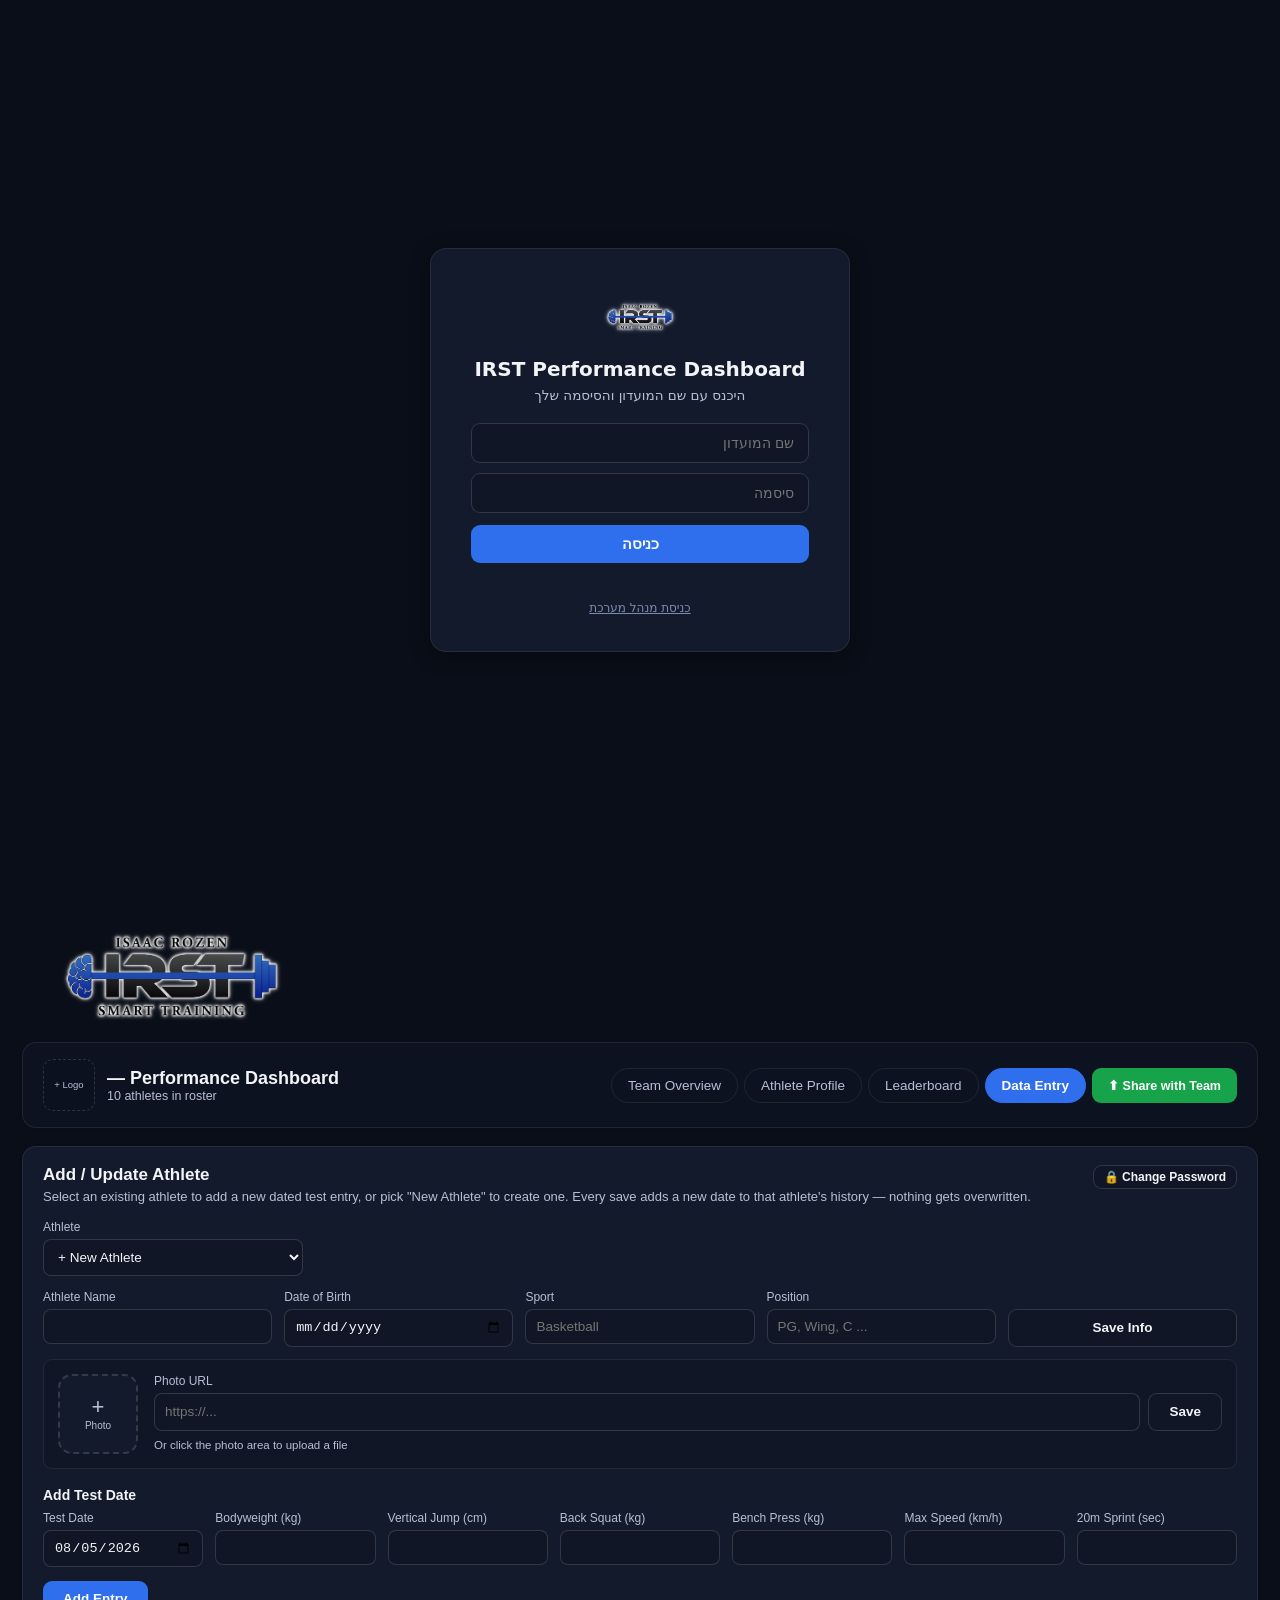
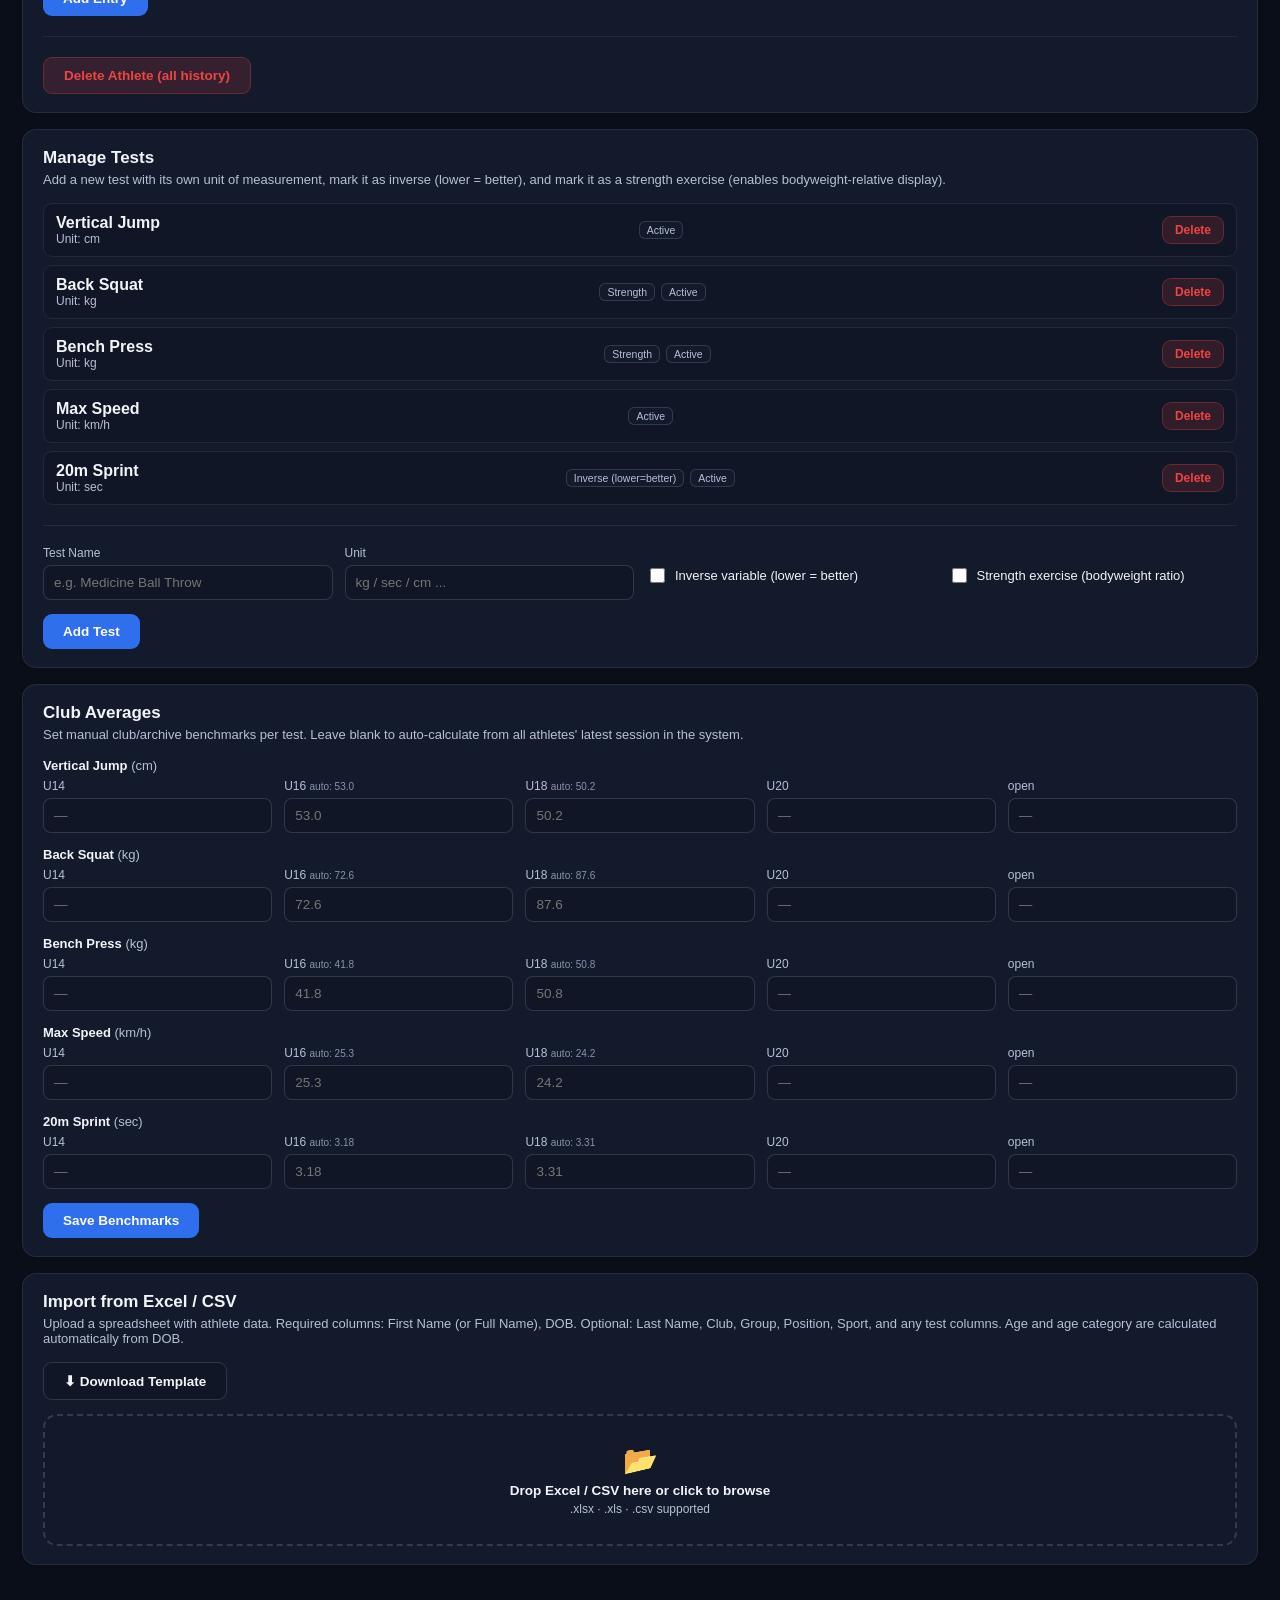
==== dashboard/index.html @ 835f56fe "Host performance dashboard on the site itself Copy the self-contained dashboard HTML from Netlify in" ====
<html lang="en" dir="ltr"><head>
  <script>(function(){var k='irst_team_dashboard_v3_positions';if(!localStorage.getItem(k)){localStorage.setItem(k,"{\"tests\":[{\"id\":\"vj\",\"name\":\"Vertical Jump\",\"unit\":\"cm\",\"inverse\":false,\"isStrength\":false,\"relative\":false,\"included\":true},{\"id\":\"squat\",\"name\":\"Back Squat\",\"unit\":\"kg\",\"inverse\":false,\"isStrength\":true,\"relative\":false,\"included\":true},{\"id\":\"bench\",\"name\":\"Bench Press\",\"unit\":\"kg\",\"inverse\":false,\"isStrength\":true,\"relative\":false,\"included\":true},{\"id\":\"speed\",\"name\":\"Max Speed\",\"unit\":\"km/h\",\"inverse\":false,\"isStrength\":false,\"relative\":false,\"included\":true},{\"id\":\"sprint20\",\"name\":\"20m Sprint\",\"unit\":\"sec\",\"inverse\":true,\"isStrength\":false,\"relative\":false,\"included\":true}],\"athletes\":[{\"id\":\"a1\",\"name\":\"Idan Cohen\",\"dob\":\"2010-04-08\",\"sport\":\"Basketball\",\"position\":\"SG\",\"sessions\":[{\"id\":\"s_7j04c99\",\"date\":\"2025-08-20\",\"bodyweight\":68,\"values\":{\"vj\":52,\"squat\":80,\"bench\":45,\"speed\":24.5,\"sprint20\":3.3}},{\"id\":\"s_qe5aasc\",\"date\":\"2025-10-12\",\"bodyweight\":68.4,\"values\":{\"vj\":52.8,\"squat\":83,\"bench\":46,\"speed\":24.7,\"sprint20\":3.26}},{\"id\":\"s_hmkohbv\",\"date\":\"2025-12-15\",\"bodyweight\":68.9,\"values\":{\"vj\":53.6,\"squat\":86,\"bench\":48,\"speed\":25,\"sprint20\":3.22}},{\"id\":\"s_j74xjir\",\"date\":\"2026-02-08\",\"bodyweight\":69.3,\"values\":{\"vj\":54.3,\"squat\":89,\"bench\":49,\"speed\":25.2,\"sprint20\":3.18}},{\"id\":\"s_g4ddfw1\",\"date\":\"2026-04-05\",\"bodyweight\":69.7,\"values\":{\"vj\":55.1,\"squat\":92,\"bench\":50,\"speed\":25.5,\"sprint20\":3.14}}]},{\"id\":\"a2\",\"name\":\"Yoav Levy\",\"dob\":\"2010-09-22\",\"sport\":\"Basketball\",\"position\":\"PG\",\"sessions\":[{\"id\":\"s_cpj2fi9\",\"date\":\"2025-08-20\",\"bodyweight\":61,\"values\":{\"vj\":58,\"squat\":60,\"bench\":35,\"speed\":26.2,\"sprint20\":3.15}},{\"id\":\"s_i9xbztz\",\"date\":\"2025-10-12\",\"bodyweight\":61.4,\"values\":{\"vj\":58.9,\"squat\":62,\"bench\":36,\"speed\":26.5,\"sprint20\":3.11}},{\"id\":\"s_yadwtsu\",\"date\":\"2025-12-15\",\"bodyweight\":61.8,\"values\":{\"vj\":59.7,\"squat\":65,\"bench\":37,\"speed\":26.7,\"sprint20\":3.07}},{\"id\":\"s_al6bo31\",\"date\":\"2026-02-08\",\"bodyweight\":62.1,\"values\":{\"vj\":60.6,\"squat\":67,\"bench\":38,\"speed\":27,\"sprint20\":3.03}},{\"id\":\"s_inxyer5\",\"date\":\"2026-04-05\",\"bodyweight\":62.5,\"values\":{\"vj\":61.5,\"squat\":69,\"bench\":39,\"speed\":27.2,\"sprint20\":2.99}}]},{\"id\":\"a3\",\"name\":\"Daniel Mizrahi\",\"dob\":\"2009-11-15\",\"sport\":\"Basketball\",\"position\":\"SF\",\"sessions\":[{\"id\":\"s_oydvj97\",\"date\":\"2025-08-20\",\"bodyweight\":75,\"values\":{\"vj\":44,\"squat\":95,\"bench\":58,\"speed\":22,\"sprint20\":3.6}},{\"id\":\"s_lu1336p\",\"date\":\"2025-10-12\",\"bodyweight\":75.5,\"values\":{\"vj\":44.7,\"squat\":99,\"bench\":60,\"speed\":22.2,\"sprint20\":3.56}},{\"id\":\"s_6b7b3pc\",\"date\":\"2025-12-15\",\"bodyweight\":75.9,\"values\":{\"vj\":45.3,\"squat\":102,\"bench\":61,\"speed\":22.4,\"sprint20\":3.51}},{\"id\":\"s_4vlj7nd\",\"date\":\"2026-02-08\",\"bodyweight\":76.4,\"values\":{\"vj\":46,\"squat\":106,\"bench\":63,\"speed\":22.7,\"sprint20\":3.47}},{\"id\":\"s_fg9p36g\",\"date\":\"2026-04-05\",\"bodyweight\":76.9,\"values\":{\"vj\":46.6,\"squat\":109,\"bench\":65,\"speed\":22.9,\"sprint20\":3.42}}]},{\"id\":\"a4\",\"name\":\"Uri Shapira\",\"dob\":\"2010-06-30\",\"sport\":\"Basketball\",\"position\":\"PG\",\"sessions\":[{\"id\":\"s_vlxefx9\",\"date\":\"2025-08-20\",\"bodyweight\":58,\"values\":{\"vj\":48,\"squat\":50,\"bench\":30,\"speed\":23.8,\"sprint20\":3.4}},{\"id\":\"s_btqcd96\",\"date\":\"2025-10-12\",\"bodyweight\":58.4,\"values\":{\"vj\":48.7,\"squat\":52,\"bench\":31,\"speed\":24,\"sprint20\":3.36}},{\"id\":\"s_ye02420\",\"date\":\"2025-12-15\",\"bodyweight\":58.7,\"values\":{\"vj\":49.4,\"squat\":54,\"bench\":32,\"speed\":24.3,\"sprint20\":3.32}},{\"id\":\"s_7n7lj9l\",\"date\":\"2026-02-08\",\"bodyweight\":59.1,\"values\":{\"vj\":50.2,\"squat\":56,\"bench\":33,\"speed\":24.5,\"sprint20\":3.27}},{\"id\":\"s_pjwnker\",\"date\":\"2026-04-05\",\"bodyweight\":59.5,\"values\":{\"vj\":50.9,\"squat\":58,\"bench\":34,\"speed\":24.8,\"sprint20\":3.23}}]},{\"id\":\"a5\",\"name\":\"Omer Azulai\",\"dob\":\"2011-01-07\",\"sport\":\"Basketball\",\"position\":\"SF\",\"sessions\":[{\"id\":\"s_r5ivef1\",\"date\":\"2025-08-20\",\"bodyweight\":70,\"values\":{\"vj\":40,\"squat\":85,\"bench\":50,\"speed\":21.5,\"sprint20\":3.7}},{\"id\":\"s_zca0vga\",\"date\":\"2025-10-12\",\"bodyweight\":70.4,\"values\":{\"vj\":40.6,\"squat\":88,\"bench\":52,\"speed\":21.7,\"sprint20\":3.65}},{\"id\":\"s_ur8csed\",\"date\":\"2025-12-15\",\"bodyweight\":70.9,\"values\":{\"vj\":41.2,\"squat\":91,\"bench\":53,\"speed\":21.9,\"sprint20\":3.61}},{\"id\":\"s_uxv8rwy\",\"date\":\"2026-02-08\",\"bodyweight\":71.3,\"values\":{\"vj\":41.8,\"squat\":95,\"bench\":55,\"speed\":22.1,\"sprint20\":3.56}},{\"id\":\"s_kvlezo8\",\"date\":\"2026-04-05\",\"bodyweight\":71.8,\"values\":{\"vj\":42.4,\"squat\":98,\"bench\":56,\"speed\":22.4,\"sprint20\":3.52}}]},{\"id\":\"a6\",\"name\":\"Roi Friedman\",\"dob\":\"2010-02-20\",\"sport\":\"Basketball\",\"position\":\"SG\",\"sessions\":[{\"id\":\"s_qi6z2s3\",\"date\":\"2025-08-20\",\"bodyweight\":64,\"values\":{\"vj\":55,\"squat\":65,\"bench\":38,\"speed\":25.5,\"sprint20\":3.2}},{\"id\":\"s_cmoy2za\",\"date\":\"2025-10-12\",\"bodyweight\":64.4,\"values\":{\"vj\":55.8,\"squat\":67,\"bench\":39,\"speed\":25.8,\"sprint20\":3.16}},{\"id\":\"s_aelef0j\",\"date\":\"2025-12-15\",\"bodyweight\":64.8,\"values\":{\"vj\":56.7,\"squat\":70,\"bench\":40,\"speed\":26,\"sprint20\":3.12}},{\"id\":\"s_5yip2ld\",\"date\":\"2026-02-08\",\"bodyweight\":65.2,\"values\":{\"vj\":57.5,\"squat\":72,\"bench\":41,\"speed\":26.3,\"sprint20\":3.08}},{\"id\":\"s_6xxkzvm\",\"date\":\"2026-04-05\",\"bodyweight\":65.6,\"values\":{\"vj\":58.3,\"squat\":75,\"bench\":43,\"speed\":26.5,\"sprint20\":3.04}}]},{\"id\":\"a7\",\"name\":\"Nadav Goldberg\",\"dob\":\"2009-08-11\",\"sport\":\"Basketball\",\"position\":\"PF\",\"sessions\":[{\"id\":\"s_iencd19\",\"date\":\"2025-08-20\",\"bodyweight\":78,\"values\":{\"vj\":38,\"squat\":90,\"bench\":55,\"speed\":20.5,\"sprint20\":3.9}},{\"id\":\"s_0flbf1z\",\"date\":\"2025-10-12\",\"bodyweight\":78.5,\"values\":{\"vj\":38.6,\"squat\":93,\"bench\":57,\"speed\":20.7,\"sprint20\":3.85}},{\"id\":\"s_r1b37jp\",\"date\":\"2025-12-15\",\"bodyweight\":79,\"values\":{\"vj\":39.1,\"squat\":97,\"bench\":58,\"speed\":20.9,\"sprint20\":3.8}},{\"id\":\"s_3smwc66\",\"date\":\"2026-02-08\",\"bodyweight\":79.5,\"values\":{\"vj\":39.7,\"squat\":100,\"bench\":60,\"speed\":21.1,\"sprint20\":3.75}},{\"id\":\"s_wl5nelx\",\"date\":\"2026-04-05\",\"bodyweight\":80,\"values\":{\"vj\":40.3,\"squat\":104,\"bench\":62,\"speed\":21.3,\"sprint20\":3.71}}]},{\"id\":\"a8\",\"name\":\"Itay Ben David\",\"dob\":\"2010-12-03\",\"sport\":\"Basketball\",\"position\":\"SG\",\"sessions\":[{\"id\":\"s_qeimfyd\",\"date\":\"2025-08-20\",\"bodyweight\":60,\"values\":{\"vj\":50,\"squat\":55,\"bench\":32,\"speed\":24,\"sprint20\":3.35}},{\"id\":\"s_o2sfmfx\",\"date\":\"2025-10-12\",\"bodyweight\":60.4,\"values\":{\"vj\":50.8,\"squat\":57,\"bench\":33,\"speed\":24.2,\"sprint20\":3.31}},{\"id\":\"s_1vqt8h1\",\"date\":\"2025-12-15\",\"bodyweight\":60.8,\"values\":{\"vj\":51.5,\"squat\":59,\"bench\":34,\"speed\":24.5,\"sprint20\":3.27}},{\"id\":\"s_bhlzpyn\",\"date\":\"2026-02-08\",\"bodyweight\":61.1,\"values\":{\"vj\":52.3,\"squat\":61,\"bench\":35,\"speed\":24.7,\"sprint20\":3.22}},{\"id\":\"s_cpik6sh\",\"date\":\"2026-04-05\",\"bodyweight\":61.5,\"values\":{\"vj\":53,\"squat\":63,\"bench\":36,\"speed\":25,\"sprint20\":3.18}}]},{\"id\":\"a9\",\"name\":\"Tomer Avraham\",\"dob\":\"2011-03-17\",\"sport\":\"Basketball\",\"position\":\"SF\",\"sessions\":[{\"id\":\"s_m19r8w2\",\"date\":\"2025-08-20\",\"bodyweight\":66,\"values\":{\"vj\":46,\"squat\":70,\"bench\":42,\"speed\":23,\"sprint20\":3.45}},{\"id\":\"s_duwtka6\",\"date\":\"2025-10-12\",\"bodyweight\":66.4,\"values\":{\"vj\":46.7,\"squat\":73,\"bench\":43,\"speed\":23.2,\"sprint20\":3.41}},{\"id\":\"s_9xqw6q2\",\"date\":\"2025-12-15\",\"bodyweight\":66.8,\"values\":{\"vj\":47.4,\"squat\":75,\"bench\":45,\"speed\":23.5,\"sprint20\":3.36}},{\"id\":\"s_dhl1pha\",\"date\":\"2026-02-08\",\"bodyweight\":67.2,\"values\":{\"vj\":48.1,\"squat\":78,\"bench\":46,\"speed\":23.7,\"sprint20\":3.32}},{\"id\":\"s_24oc69g\",\"date\":\"2026-04-05\",\"bodyweight\":67.7,\"values\":{\"vj\":48.8,\"squat\":81,\"bench\":47,\"speed\":23.9,\"sprint20\":3.28}}]},{\"id\":\"a10\",\"name\":\"Lior Gabay\",\"dob\":\"2010-07-25\",\"sport\":\"Basketball\",\"position\":\"PG\",\"sessions\":[{\"id\":\"s_zqtsu8m\",\"date\":\"2025-08-20\",\"bodyweight\":55,\"values\":{\"vj\":56,\"squat\":45,\"bench\":28,\"speed\":27,\"sprint20\":3.1}},{\"id\":\"s_gkouf6g\",\"date\":\"2025-10-12\",\"bodyweight\":55.3,\"values\":{\"vj\":56.8,\"squat\":47,\"bench\":29,\"speed\":27.3,\"sprint20\":3.06}},{\"id\":\"s_ambca4j\",\"date\":\"2025-12-15\",\"bodyweight\":55.7,\"values\":{\"vj\":57.7,\"squat\":48,\"bench\":30,\"speed\":27.5,\"sprint20\":3.02}},{\"id\":\"s_mktuly4\",\"date\":\"2026-02-08\",\"bodyweight\":56,\"values\":{\"vj\":58.5,\"squat\":50,\"bench\":31,\"speed\":27.8,\"sprint20\":2.98}},{\"id\":\"s_mmm3ex9\",\"date\":\"2026-04-05\",\"bodyweight\":56.4,\"values\":{\"vj\":59.4,\"squat\":52,\"bench\":31,\"speed\":28.1,\"sprint20\":2.95}}]}],\"logos\":{\"left\":null,\"right\":\"[data-uri]\"},\"clubBenchmarks\":{}}");}})();</script>
<meta charset="UTF-8">
<meta name="viewport" content="width=device-width, initial-scale=1.0">
<title>Team Performance Dashboard</title>
<style>
:root{
  --bg:#0a0e18; --bg2:#0d1220; --card:#131a2c; --card2:#101625; --card-hover:#1a2338;
  --border:rgba(255,255,255,.08); --border2:rgba(255,255,255,.14);
  --text:#f2f4f8; --muted:#b7bfd6; --muted2:#8b93ac;
  --blue:#2f6fed; --blue-bright:#4c8dff; --blue-dim:#1e4fc4;
  --amber:#f5a623; --amber-bg:rgba(245,166,35,.16);
  --green:#22c55e; --green-bg:rgba(34,197,94,.16);
  --yellow:#f5a623; --yellow-bg:rgba(245,166,35,.16);
  --red:#ef4444; --red-bg:rgba(239,68,68,.16);
  --radius:14px; --radius-sm:9px;
}
*{box-sizing:border-box;}
body{margin:0;font-family:'Segoe UI', Arial, sans-serif;background:var(--bg);color:var(--text);min-height:100vh;}
.app{max-width:1280px;margin:0 auto;padding:18px 22px 60px;}

.top-logo-bar{position:relative;height:118px;margin-bottom:6px;}
.topbar{display:flex;align-items:center;justify-content:space-between;padding:16px 20px;background:var(--bg2);border:1px solid var(--border);border-radius:var(--radius);margin-bottom:18px;flex-wrap:wrap;gap:12px;box-shadow:0 1px 4px rgba(0,0,0,.05);}
.topbar-left{display:flex;align-items:center;gap:12px;}
.brand{display:flex;flex-direction:column;}
.logo-slot{
  width:52px;height:52px;border-radius:10px;border:1.5px dashed var(--border2);
  display:flex;align-items:center;justify-content:center;cursor:pointer;overflow:hidden;
  position:relative;background:rgba(0,0,0,.018);flex-shrink:0;transition:.15s;
}
.logo-slot:hover{border-color:var(--blue);}
.logo-slot.has-logo{border-style:solid;border-color:var(--border);}
.logo-slot img{width:100%;height:100%;object-fit:contain;padding:4px;filter:drop-shadow(0 0 1px rgba(255,255,255,.9)) drop-shadow(0 0 1px rgba(255,255,255,.9)) drop-shadow(0 0 2px rgba(255,255,255,.5));}
.logo-slot .placeholder{font-size:9.5px;color:var(--muted);text-align:center;line-height:1.3;padding:2px;}
.logo-slot .remove-btn{
  position:absolute;top:2px;right:2px;background:rgba(0,0,0,.65);color:#fff;border:none;
  width:16px;height:16px;border-radius:50%;font-size:10px;line-height:1;cursor:pointer;display:none;
}
.logo-slot:hover .remove-btn{display:block;}
.logo-slot.logo-right{
  position:absolute;top:0;left:0;height:118px;width:300px;padding:0;
  background:transparent;box-shadow:none;border:none;cursor:pointer;
}
.logo-slot.logo-right.has-logo{border:none;}
.logo-slot.logo-right:hover{background:rgba(0,0,0,.02);border-radius:10px;}
.logo-slot.logo-right img{padding:0;}
.logo-slot.logo-right .remove-btn{background:rgba(0,0,0,.55);top:4px;right:4px;}
.logo-slot.logo-right .placeholder{font-size:11px;}
.brand h1{font-size:18px;margin:0;font-weight:700;}
#dashboardWord{font-size:inherit;font-weight:inherit;color:inherit;}
.brand span{font-size:12.5px;color:var(--muted);}
.tabs{display:flex;gap:6px;flex-wrap:wrap;}
.tab-btn{background:transparent;border:1px solid var(--border);color:var(--muted);padding:9px 16px;border-radius:999px;font-size:13.5px;cursor:pointer;transition:.15s;white-space:nowrap;}
.tab-btn:hover{color:var(--text);border-color:var(--border2);}
.tab-btn.active{background:var(--blue);border-color:var(--blue);color:#fff;font-weight:600;}

.section{display:none;animation:fade .2s ease;}
.section.active{display:block;}
@keyframes fade{from{opacity:0;transform:translateY(4px);}to{opacity:1;transform:translateY(0);}}

.card{background:var(--card);border:1px solid var(--border);border-radius:var(--radius);padding:18px 20px;box-shadow:0 1px 4px rgba(0,0,0,.04);}
.card + .card{margin-top:16px;}
h2.section-title{font-size:17px;margin:0 0 4px;}
h3.section-title{font-size:14px;margin:18px 0 8px;}
p.section-sub{font-size:13px;color:var(--muted);margin:0 0 16px;}

.range-controls{display:flex;align-items:center;gap:10px;margin-bottom:16px;flex-wrap:wrap;font-size:12.5px;color:var(--muted);}
.range-controls label{display:flex;align-items:center;gap:6px;}
.range-controls input[type=date]{background:var(--card2);border:1px solid var(--border2);color:var(--text);padding:6px 9px;border-radius:7px;font-size:12.5px;}
.range-note{font-size:12px;color:var(--muted2);}

.table-wrap{overflow-x:auto;border-radius:var(--radius-sm);}
table{width:100%;border-collapse:collapse;font-size:13.5px;min-width:680px;}
thead th{text-align:center;color:var(--muted);font-weight:600;font-size:12px;padding:10px 8px;border-bottom:1px solid var(--border2);white-space:nowrap;}
thead th:first-child{text-align:left;}
tbody td{padding:9px 8px;text-align:center;border-bottom:1px solid var(--border);}
tbody td:first-child{text-align:left;font-weight:600;color:var(--text);}
select{color:var(--text);background:var(--card2);}
select option{color:#0f1115;background:#fff;}
tbody tr{cursor:pointer;transition:.12s;}
tbody tr:hover{background:var(--card-hover);}
.cell-pill{display:inline-block;min-width:64px;padding:4px 9px;border-radius:7px;font-weight:600;font-size:13px;}
.pill-good{background:var(--green-bg);color:var(--green);}
.pill-mid{background:var(--yellow-bg);color:var(--yellow);}
.pill-poor{background:var(--red-bg);color:var(--red);}
.pill-none{background:rgba(0,0,0,.05);color:var(--muted);font-weight:500;}
.overall-cell .cell-pill{min-width:46px;}
.col-toggle-btn{font-size:10.5px;background:var(--card2);border:1px solid var(--border2);color:var(--muted);padding:2px 6px;border-radius:6px;cursor:pointer;margin-top:3px;display:inline-block;}
.col-toggle-btn:hover{color:var(--text);}

.profile-layout{display:grid;grid-template-columns:240px 1fr;gap:16px;align-items:start;}
.profile-layout.panel-closed{grid-template-columns:1fr;}
.panel{background:var(--card2);border:1px solid var(--border);border-radius:var(--radius);padding:14px;overflow:hidden;transition:.2s;position:sticky;top:14px;}
.panel-closed .panel{display:none;}
.panel-head{display:flex;align-items:center;justify-content:space-between;margin-bottom:10px;}
.panel-head b{font-size:13.5px;}
.panel-toggle{display:inline-flex;align-items:center;gap:6px;font-size:12px;background:var(--card2);border:1px solid var(--border2);color:var(--muted);padding:6px 12px;border-radius:8px;cursor:pointer;margin-bottom:10px;}
.panel-toggle:hover{color:var(--text);border-color:var(--blue);}
.test-row{display:flex;align-items:center;justify-content:space-between;gap:6px;padding:7px 4px;border-bottom:1px solid var(--border);font-size:12.5px;}
.test-row:last-child{border-bottom:none;}
.test-row label{display:flex;align-items:center;gap:7px;cursor:pointer;flex:1;}
.test-row input[type=checkbox]{width:15px;height:15px;accent-color:var(--blue);cursor:pointer;}
.rel-toggle{font-size:10px;background:var(--card);border:1px solid var(--border2);color:var(--muted);padding:2px 6px;border-radius:6px;cursor:pointer;white-space:nowrap;}
.rel-toggle.on{background:var(--blue-dim);color:#fff;border-color:var(--blue);}
.panel-note{font-size:11px;color:var(--muted2);margin-top:10px;line-height:1.5;}

.top-controls-row{display:flex;align-items:flex-end;gap:14px;flex-wrap:wrap;margin-bottom:14px;}
.field{display:flex;flex-direction:column;gap:5px;}
.field label{font-size:12px;color:var(--muted);}
.field input,.field select{background:var(--card2);border:1px solid var(--border2);color:var(--text);padding:9px 10px;border-radius:8px;font-size:13.5px;}
.field input:focus,.field select:focus{outline:1px solid var(--blue);}

.profile-header{background:var(--card2);border:1px solid var(--border);border-radius:var(--radius);padding:18px 20px;margin-bottom:14px;}
.profile-header-inner{display:flex;align-items:flex-start;gap:18px;}
.profile-header h2{margin:0;font-size:20px;font-weight:700;line-height:1.2;}
.profile-header .sub{display:flex;flex-wrap:wrap;gap:6px;margin-top:6px;}
.profile-header-info{flex:1;min-width:0;}
.profile-name-row{display:flex;align-items:center;gap:10px;flex-wrap:wrap;margin-bottom:10px;}
.info-chips-grid{display:grid;grid-template-columns:1fr 1fr;gap:5px 14px;}
.info-chip-row{display:flex;align-items:center;gap:6px;min-width:0;}
.chip-label{font-size:11px;color:var(--muted2);white-space:nowrap;min-width:60px;}
.chip-val{font-size:12.5px;font-weight:600;color:var(--text);white-space:nowrap;overflow:hidden;text-overflow:ellipsis;}
.profile-header-logo{display:none;}
.print-only{display:none;}
.athlete-photo-wrap{
  width:130px;height:130px;border-radius:14px;overflow:hidden;flex-shrink:0;
  cursor:pointer;border:2px dashed var(--border2);background:var(--card);
  display:flex;align-items:center;justify-content:center;transition:.15s;
}
.athlete-photo-wrap:hover{border-color:var(--blue);}
.athlete-photo-wrap.has-photo{border-style:solid;border-color:var(--border);}
.athlete-photo-wrap img{width:100%;height:100%;object-fit:cover;}
.photo-placeholder{display:flex;flex-direction:column;align-items:center;gap:2px;color:var(--muted);}
.photo-placeholder span{font-size:22px;line-height:1;}
.photo-placeholder small{font-size:10px;}
.badge{padding:6px 16px;border-radius:999px;font-size:12.5px;font-weight:700;}
.badge-elite{background:var(--green-bg);color:var(--green);}
.badge-solid{background:rgba(59,130,246,.16);color:var(--blue-bright);}
.badge-dev{background:var(--yellow-bg);color:var(--yellow);}
.badge-low{background:var(--red-bg);color:var(--red);}

.metric-grid{display:grid;grid-template-columns:repeat(auto-fit,minmax(130px,1fr));gap:6px;margin-bottom:10px;}
.metric-card{background:var(--card2);border:1px solid var(--border);border-radius:var(--radius-sm);padding:7px 10px;}
.metric-card .lbl{font-size:10px;color:var(--muted);text-transform:uppercase;letter-spacing:.04em;}
.metric-card .val{font-size:16px;font-weight:700;margin:2px 0 2px;}
.metric-card .val span.unit{font-size:10px;font-weight:400;color:var(--muted);margin-left:2px;}
.metric-card .diff{font-size:10.5px;font-weight:600;}
.diff.pos{color:var(--green);}
.diff.neg{color:var(--red);}
.metric-card .rank-line{font-size:9.5px;color:var(--muted);margin-top:2px;}
.diff-line{display:flex;align-items:center;justify-content:space-between;gap:4px;margin-top:1px;}
.diff-label{font-size:9.5px;color:var(--muted2);white-space:nowrap;}

.charts-grid{display:grid;grid-template-columns:1fr 1fr;gap:14px;}
@media(max-width:780px){.charts-grid{grid-template-columns:1fr;}.profile-layout{grid-template-columns:1fr;}}
.chart-card h3{font-size:14px;margin:0 0 2px;}
.chart-card p{font-size:12px;color:var(--muted);margin:0 0 10px;}
.legend{display:flex;gap:10px;justify-content:center;margin-top:8px;font-size:12px;color:var(--muted);flex-wrap:wrap;align-items:center;}
.legend-toggle{display:inline-flex;align-items:center;gap:5px;cursor:pointer;padding:3px 8px;border-radius:999px;border:1px solid var(--border);transition:.15s;user-select:none;}
.legend-toggle:hover{border-color:var(--blue);}
.legend-toggle.active{background:rgba(0,0,0,.05);}
.legend-athlete{display:inline-flex;align-items:center;gap:5px;}

.bar-row{display:flex;align-items:center;gap:14px;padding:10px 4px;border-bottom:1px solid var(--border);}
.bar-row:last-child{border-bottom:none;}
.bar-rank{width:22px;text-align:center;font-weight:700;color:var(--muted);font-size:14px;}
.bar-rank.gold{color:var(--yellow);}
.bar-rank.silver{color:var(--text);}
.bar-rank.bronze{color:#f97316;}
.bar-name{width:140px;flex-shrink:0;font-size:13.5px;font-weight:600;white-space:nowrap;overflow:hidden;text-overflow:ellipsis;}
.bar-track{flex:1;height:22px;background:rgba(0,0,0,.06);border-radius:6px;overflow:hidden;}
.bar-fill{height:100%;background:linear-gradient(90deg,#1d4ed8,#60a5fa);border-radius:6px;transition:width .25s;}
.bar-value{width:96px;flex-shrink:0;text-align:right;font-size:13px;font-weight:600;}
.bar-value small{color:var(--muted);font-weight:400;margin-left:3px;}
.photo-edit-row{display:flex;align-items:flex-start;gap:16px;margin:12px 0 16px;padding:14px;background:var(--card2);border:1px solid var(--border);border-radius:var(--radius-sm);}
.photo-edit-row .athlete-photo-wrap{width:80px;height:80px;flex-shrink:0;}
.legend span{display:inline-flex;align-items:center;gap:6px;}
.swatch{width:11px;height:11px;border-radius:3px;display:inline-block;}

.trend-row{margin-bottom:18px;}
.trend-row:last-child{margin-bottom:0;}
.trend-label{font-size:12.5px;font-weight:600;margin-bottom:4px;}

th.sortable{cursor:pointer;user-select:none;}
th.sortable:hover{color:var(--text);}
th.sortable .arrow{font-size:10px;margin-left:3px;}

.form-grid{display:grid;grid-template-columns:repeat(auto-fit,minmax(160px,1fr));gap:12px;}
.btn{background:var(--blue);color:#fff;border:none;padding:10px 20px;border-radius:9px;font-size:13.5px;font-weight:600;cursor:pointer;transition:.15s;}
.btn:hover{background:var(--blue-dim);}
.btn.secondary{background:var(--card2);border:1px solid var(--border2);color:var(--text);}
.btn.secondary:hover{background:var(--card-hover);}
.btn.danger{background:rgba(239,68,68,.15);color:var(--red);border:1px solid rgba(239,68,68,.3);}
.btn.danger:hover{background:rgba(239,68,68,.25);}
.row{display:flex;gap:10px;flex-wrap:wrap;margin-top:14px;}
.divider{height:1px;background:var(--border);margin:20px 0;}
.test-manage-row{display:flex;align-items:center;justify-content:space-between;gap:10px;padding:10px 12px;background:var(--card2);border:1px solid var(--border);border-radius:9px;margin-bottom:8px;flex-wrap:wrap;}
.test-manage-row .meta{font-size:12px;color:var(--muted);}
.test-manage-row .flags{display:flex;gap:6px;}
.flag-pill{font-size:10.5px;padding:2px 7px;border-radius:6px;background:var(--card);color:var(--muted);border:1px solid var(--border2);}
.toast{position:fixed;bottom:22px;left:50%;transform:translateX(-50%);background:var(--green);color:#06210f;padding:10px 22px;border-radius:999px;font-size:13px;font-weight:600;box-shadow:0 6px 20px rgba(0,0,0,.4);opacity:0;pointer-events:none;transition:.25s;z-index:50;}
.toast.show{opacity:1;transform:translateX(-50%) translateY(-6px);}
.import-dropzone{
  border:2px dashed var(--border2);border-radius:var(--radius);padding:28px 20px;text-align:center;
  cursor:pointer;transition:.15s;background:rgba(0,0,0,.015);
}
.import-dropzone:hover{border-color:var(--blue);background:rgba(37,99,235,.04);}
.import-dropzone.dragover{border-color:var(--blue);background:rgba(37,99,235,.08);}

@media print {
  @page { size: A4 portrait; margin: 10mm 10mm; }
  body{ background:#fff !important; }
  svg { print-color-adjust: exact !important; -webkit-print-color-adjust: exact !important; }
  * { print-color-adjust: exact !important; -webkit-print-color-adjust: exact !important; }
  .top-logo-bar, .topbar, .top-controls-row, #testPanel, #panelOpenBtn,
  .section:not(#tab-profile){ display:none !important; }
  #tab-profile{ display:block !important; }
  .profile-layout{ grid-template-columns:1fr !important; }
  .panel{ display:none !important; }
  .charts-grid{ grid-template-columns:1fr 1fr !important; gap:6px !important; }
  .card{ box-shadow:none !important; border:1px solid #e0e0e0 !important; break-inside:avoid; padding:6px 8px !important; }
  .metric-grid{ grid-template-columns:repeat(4,1fr) !important; gap:3px !important; margin-bottom:5px !important; }
  .metric-card{ padding:4px 7px !important; break-inside:avoid; }
  .metric-card .lbl{ font-size:7.5px !important; }
  .metric-card .val{ font-size:11px !important; margin:1px 0 !important; }
  .metric-card .val span.unit{ font-size:7.5px !important; }
  .diff-line{ margin-top:0px !important; gap:2px !important; }
  .diff-label{ font-size:7px !important; }
  .metric-card .diff{ font-size:7.5px !important; }
  .metric-card .rank-line{ font-size:7px !important; margin-top:0px !important; }
  .chart-card h3{ font-size:9.5px !important; margin:0 0 1px !important; }
  .chart-card p{ display:none !important; }
  .legend{ font-size:7.5px !important; margin-top:2px !important; }
  .legend-toggle, .legend-athlete{ font-size:7.5px !important; }
  /* radar + bar: legend must fit inside card */
  .charts-grid .card{ height:330px !important; overflow:hidden !important; }
  .charts-grid svg{ max-height:240px !important; width:100% !important; }
  #radarChart svg{ max-height:220px !important; }
  #radarChart{ max-height:222px !important; overflow:hidden; }
  .legend{ flex-wrap:wrap !important; gap:4px !important; }
  .legend-toggle{ padding:1px 5px !important; font-size:7px !important; }
  /* trend chart: fills remaining space */
  #trendChart{ display:grid !important; grid-template-columns:1fr 1fr !important; gap:2px 10px !important; }
  .trend-row{ margin-bottom:2px !important; }
  .trend-label{ font-size:8px !important; margin-bottom:0px !important; }
  #trendChart .trend-row svg{ height:40px !important; max-height:40px !important; width:100% !important; }
  #trendChart .trend-row p{ display:none !important; }
  .card.chart-card:last-child{ padding:5px 8px !important; }
  button, .btn, .col-toggle-btn{ display:none !important; }
  .app{ padding:0 !important; max-width:100% !important; }
  .profile-main{ width:100% !important; }
  .print-only{ display:flex !important; align-items:center; }
  .profile-header-logo{ display:flex !important; margin-left:auto; flex-shrink:0; }
  .profile-header{ padding:6px 10px !important; margin-bottom:4px !important; }
  .athlete-photo-wrap{ width:60px !important; height:60px !important; }
  .card + .card{ margin-top:5px !important; }
  .profile-name-row{ margin-bottom:5px !important; }
  .profile-name-row h2{ font-size:14px !important; }
  .info-chips-grid{ gap:2px 8px !important; }
  .chip-label{ font-size:8.5px !important; min-width:48px !important; }
  .chip-val{ font-size:10px !important; }
}
</style>
</head>
<body>

<!-- Loading screen -->
<div id="loadingScreen" style="display: none; flex-direction: column; align-items: center; justify-content: center; min-height: 100vh; background: #0a0e18; font-family: system-ui, sans-serif;">
  <div style="font-size:36px;margin-bottom:16px;">⏳</div>
  <div style="font-size:16px;font-weight:600;color:#f2f4f8;" id="loadingMsg">Loading club data...</div>
  <div style="font-size:13px;color:#b7bfd6;margin-top:6px;" id="loadingSub">Club: --</div>
</div>

<!-- No-club screen -->
<div id="noClubScreen" style="display:none;flex-direction:column;align-items:center;justify-content:center;min-height:100vh;background:#0a0e18;font-family:system-ui,sans-serif;padding:20px;" dir="rtl">
  <div style="background:#131a2c;border:1px solid rgba(255,255,255,.08);border-radius:16px;padding:36px 40px;max-width:420px;width:100%;box-shadow:0 4px 20px rgba(0,0,0,.35);text-align:center;">
  <div style="width:64px;height:64px;margin:0 auto 8px;filter:drop-shadow(0 0 1px rgba(255,255,255,.9)) drop-shadow(0 0 1px rgba(255,255,255,.9)) drop-shadow(0 0 2px rgba(255,255,255,.5));"><img id="noClubLogoIcon" src="" alt="logo" style="width:100%;height:100%;object-fit:contain;"></div>
    <h2 style="margin:0 0 6px;font-size:20px;color:#f2f4f8;">IRST Performance Dashboard</h2>

    <div id="clubLoginPanel">
      <p style="color:#b7bfd6;font-size:13.5px;margin:0 0 20px;">היכנס עם שם המועדון והסיסמה שלך</p>
      <input id="clubNameInput" placeholder="שם המועדון" style="width:100%;padding:11px 14px;border:1.5px solid rgba(255,255,255,.14);border-radius:9px;font-size:14px;outline:none;margin-bottom:10px;background:#101625;color:#f2f4f8;">
      <input id="clubPasswordInput" type="password" placeholder="סיסמה" style="width:100%;padding:11px 14px;border:1.5px solid rgba(255,255,255,.14);border-radius:9px;font-size:14px;outline:none;margin-bottom:12px;background:#101625;color:#f2f4f8;">
      <button onclick="attemptClubLogin()" id="clubLoginBtn" style="width:100%;background:#2f6fed;color:#fff;border:none;padding:11px;border-radius:9px;font-size:14.5px;font-weight:600;cursor:pointer;">כניסה</button>
      <div id="clubLoginError" style="color:#ef4444;font-size:12px;margin-top:8px;min-height:16px;"></div>
      <div style="margin-top:14px;">
        <a href="#" onclick="showAdminLogin();return false;" style="color:#7d8bb0;font-size:12px;text-decoration:underline;">כניסת מנהל מערכת</a>
      </div>
    </div>

    <div id="adminLoginPanel" style="display:none;">
      <p style="color:#b7bfd6;font-size:13.5px;margin:0 0 20px;">כניסת מנהל — גישה לכל המועדונים</p>
      <input id="adminNameInput" placeholder="שם מלא" style="width:100%;padding:11px 14px;border:1.5px solid rgba(255,255,255,.14);border-radius:9px;font-size:14px;outline:none;margin-bottom:10px;background:#101625;color:#f2f4f8;">
      <input id="adminIdInput" placeholder="תעודת זהות" style="width:100%;padding:11px 14px;border:1.5px solid rgba(255,255,255,.14);border-radius:9px;font-size:14px;outline:none;margin-bottom:12px;background:#101625;color:#f2f4f8;">
      <button onclick="attemptAdminLogin()" id="adminLoginBtn" style="width:100%;background:#7c3aed;color:#fff;border:none;padding:11px;border-radius:9px;font-size:14.5px;font-weight:600;cursor:pointer;">אימות מנהל</button>
      <div id="adminLoginError" style="color:#ef4444;font-size:12px;margin-top:8px;min-height:16px;"></div>

      <div id="adminClubSelectWrap" style="display:none;margin-top:16px;">
        <select id="adminClubSelect" style="width:100%;padding:11px 14px;border:1.5px solid rgba(255,255,255,.14);border-radius:9px;font-size:14px;outline:none;margin-bottom:12px;background:#101625;color:#f2f4f8;"></select>
        <button onclick="adminEnterClub()" style="width:100%;background:#16a34a;color:#fff;border:none;padding:11px;border-radius:9px;font-size:14.5px;font-weight:600;cursor:pointer;">היכנס למועדון</button>
      </div>

      <div id="adminManualClubWrap" style="display:none;margin-top:16px;">
        <p style="color:#7d8bb0;font-size:11.5px;margin:0 0 8px;">לא הצלחנו לטעון את רשימת המועדונים — הקלד את שם המועדון ידנית:</p>
        <input id="adminManualClubInput" placeholder="שם המועדון" style="width:100%;padding:11px 14px;border:1.5px solid rgba(255,255,255,.14);border-radius:9px;font-size:14px;outline:none;margin-bottom:12px;background:#101625;color:#f2f4f8;">
        <button onclick="adminEnterClubManual()" style="width:100%;background:#16a34a;color:#fff;border:none;padding:11px;border-radius:9px;font-size:14.5px;font-weight:600;cursor:pointer;">היכנס למועדון</button>
      </div>

      <div style="margin-top:14px;">
        <a href="#" onclick="showClubLogin();return false;" style="color:#7d8bb0;font-size:12px;text-decoration:underline;">חזרה לכניסה רגילה</a>
      </div>
    </div>
  </div>
</div>
<div class="app" id="mainApp" style="display: block;">

  <div class="top-logo-bar">
    <div class="logo-slot logo-right has-logo" id="rightLogoSlot" title="Your / coach logo"><img src="[data-uri]" alt="right logo" onload="alignLogoBanner()"></div>
  </div>

  <div class="topbar">
    <div class="topbar-left">
      <div class="logo-slot" id="leftLogoSlot" title="Club / organization logo"><span class="placeholder">+ Logo</span></div>
      <div class="brand"><h1>   — Performance Dashboard</h1><span id="rosterCount">10 athletes in roster</span></div>
      <div id="adminSwitcherWrap" style="display:none;align-items:center;gap:6px;margin-inline-start:16px;">
        <select id="adminSwitcherSelect" style="padding:6px 10px;border-radius:7px;border:1px solid rgba(255,255,255,.14);background:#101625;color:#f2f4f8;font-size:12.5px;"></select>
        <button class="btn" onclick="switchAdminClub()" style="padding:6px 12px;font-size:12px;background:#2f6fed;border:none;">עבור למועדון</button>
      </div>
    </div>
    <div class="tabs">
      <button class="tab-btn" data-tab="overview">Team Overview</button>
      <button class="tab-btn" data-tab="profile">Athlete Profile</button>
      <button class="tab-btn" data-tab="leaderboard">Leaderboard</button>
      <button class="tab-btn active" data-tab="form">Data Entry</button>
      <button class="btn" onclick="exportShareableFile()" style="padding:8px 16px;font-size:12.5px;background:#16a34a;border:none;">⬆ Share with Team</button>
    </div>
    <input type="file" id="leftLogoInput" accept="image/*" style="display:none;">
    <input type="file" id="rightLogoInput" accept="image/*" style="display:none;">
  </div>

  <!-- ================= OVERVIEW ================= -->
  <div class="section" id="tab-overview">
    <div class="card">
      <h2 class="section-title">Team Overview</h2>
      <p class="section-sub">Color coding by tertile within the team, per test (green = top third, yellow = middle, red = bottom). Click a row to open the full profile.</p>
      <div class="metric-grid" id="overviewSummaryGrid" style="margin-bottom:18px;">
      <div class="metric-card">
        <div class="lbl">Vertical Jump</div>
        <div class="val">51.6<span class="unit">cm</span></div>
        <div class="rank-line">Team avg</div>
        <div class="rank-line">Top: Yoav Levy (61.5 cm)</div>
      </div>
      <div class="metric-card">
        <div class="lbl">Back Squat</div>
        <div class="val">80.1<span class="unit">kg</span></div>
        <div class="rank-line">Team avg</div>
        <div class="rank-line">Top: Daniel Mizrahi (109 kg)</div>
      </div>
      <div class="metric-card">
        <div class="lbl">Bench Press</div>
        <div class="val">46.3<span class="unit">kg</span></div>
        <div class="rank-line">Team avg</div>
        <div class="rank-line">Top: Daniel Mizrahi (65 kg)</div>
      </div>
      <div class="metric-card">
        <div class="lbl">Max Speed</div>
        <div class="val">24.8<span class="unit">km/h</span></div>
        <div class="rank-line">Team avg</div>
        <div class="rank-line">Top: Lior Gabay (28.1 km/h)</div>
      </div>
      <div class="metric-card">
        <div class="lbl">20m Sprint</div>
        <div class="val">3.25<span class="unit">sec</span></div>
        <div class="rank-line">Team avg</div>
        <div class="rank-line">Top: Lior Gabay (2.95 sec)</div>
      </div></div>
      <div class="range-controls">
        <label>From <input type="date" id="rangeFrom_overview"></label>
        <label>To <input type="date" id="rangeTo_overview"></label>
        <button class="btn secondary" id="rangeClear_overview" style="padding:6px 14px;font-size:12px;">All Time</button>
        <span class="range-note" id="rangeNote_overview">Showing each athlete's most recent test on record</span>
      </div>
      <div class="table-wrap"><table id="overviewTable"><thead><tr><th>Athlete</th><th>Vertical Jump</th><th>Back Squat <button class="col-toggle-btn" onclick="toggleRelative('squat')">Absolute</button></th><th>Bench Press <button class="col-toggle-btn" onclick="toggleRelative('bench')">Absolute</button></th><th>Max Speed</th><th>20m Sprint</th><th>Overall Score</th></tr></thead><tbody><tr onclick="goToProfile('a1')"><td>Idan Cohen</td><td><span class="cell-pill pill-good">55.1 <small style="opacity:.7;font-weight:400;">cm</small></span></td><td><span class="cell-pill pill-good">92 <small style="opacity:.7;font-weight:400;">kg</small></span></td><td><span class="cell-pill pill-good">50 <small style="opacity:.7;font-weight:400;">kg</small></span></td><td><span class="cell-pill pill-good">25.5 <small style="opacity:.7;font-weight:400;">km/h</small></span></td><td><span class="cell-pill pill-good">3.14 <small style="opacity:.7;font-weight:400;">sec</small></span></td><td class="overall-cell"><span class="cell-pill pill-good">67</span></td></tr><tr onclick="goToProfile('a2')"><td>Yoav Levy</td><td><span class="cell-pill pill-good">61.5 <small style="opacity:.7;font-weight:400;">cm</small></span></td><td><span class="cell-pill pill-poor">69 <small style="opacity:.7;font-weight:400;">kg</small></span></td><td><span class="cell-pill pill-poor">39 <small style="opacity:.7;font-weight:400;">kg</small></span></td><td><span class="cell-pill pill-good">27.2 <small style="opacity:.7;font-weight:400;">km/h</small></span></td><td><span class="cell-pill pill-good">2.99 <small style="opacity:.7;font-weight:400;">sec</small></span></td><td class="overall-cell"><span class="cell-pill pill-good">69</span></td></tr><tr onclick="goToProfile('a3')"><td>Daniel Mizrahi</td><td><span class="cell-pill pill-poor">46.6 <small style="opacity:.7;font-weight:400;">cm</small></span></td><td><span class="cell-pill pill-good">109 <small style="opacity:.7;font-weight:400;">kg</small></span></td><td><span class="cell-pill pill-good">65 <small style="opacity:.7;font-weight:400;">kg</small></span></td><td><span class="cell-pill pill-poor">22.9 <small style="opacity:.7;font-weight:400;">km/h</small></span></td><td><span class="cell-pill pill-poor">3.42 <small style="opacity:.7;font-weight:400;">sec</small></span></td><td class="overall-cell"><span class="cell-pill pill-mid">53</span></td></tr><tr onclick="goToProfile('a4')"><td>Uri Shapira</td><td><span class="cell-pill pill-mid">50.9 <small style="opacity:.7;font-weight:400;">cm</small></span></td><td><span class="cell-pill pill-poor">58 <small style="opacity:.7;font-weight:400;">kg</small></span></td><td><span class="cell-pill pill-poor">34 <small style="opacity:.7;font-weight:400;">kg</small></span></td><td><span class="cell-pill pill-mid">24.8 <small style="opacity:.7;font-weight:400;">km/h</small></span></td><td><span class="cell-pill pill-mid">3.23 <small style="opacity:.7;font-weight:400;">sec</small></span></td><td class="overall-cell"><span class="cell-pill pill-poor">31</span></td></tr><tr onclick="goToProfile('a5')"><td>Omer Azulai</td><td><span class="cell-pill pill-poor">42.4 <small style="opacity:.7;font-weight:400;">cm</small></span></td><td><span class="cell-pill pill-good">98 <small style="opacity:.7;font-weight:400;">kg</small></span></td><td><span class="cell-pill pill-good">56 <small style="opacity:.7;font-weight:400;">kg</small></span></td><td><span class="cell-pill pill-poor">22.4 <small style="opacity:.7;font-weight:400;">km/h</small></span></td><td><span class="cell-pill pill-poor">3.52 <small style="opacity:.7;font-weight:400;">sec</small></span></td><td class="overall-cell"><span class="cell-pill pill-mid">38</span></td></tr><tr onclick="goToProfile('a6')"><td>Roi Friedman</td><td><span class="cell-pill pill-good">58.3 <small style="opacity:.7;font-weight:400;">cm</small></span></td><td><span class="cell-pill pill-mid">75 <small style="opacity:.7;font-weight:400;">kg</small></span></td><td><span class="cell-pill pill-mid">43 <small style="opacity:.7;font-weight:400;">kg</small></span></td><td><span class="cell-pill pill-good">26.5 <small style="opacity:.7;font-weight:400;">km/h</small></span></td><td><span class="cell-pill pill-good">3.04 <small style="opacity:.7;font-weight:400;">sec</small></span></td><td class="overall-cell"><span class="cell-pill pill-mid">64</span></td></tr><tr onclick="goToProfile('a7')"><td>Nadav Goldberg</td><td><span class="cell-pill pill-poor">40.3 <small style="opacity:.7;font-weight:400;">cm</small></span></td><td><span class="cell-pill pill-good">104 <small style="opacity:.7;font-weight:400;">kg</small></span></td><td><span class="cell-pill pill-good">62 <small style="opacity:.7;font-weight:400;">kg</small></span></td><td><span class="cell-pill pill-poor">21.3 <small style="opacity:.7;font-weight:400;">km/h</small></span></td><td><span class="cell-pill pill-poor">3.71 <small style="opacity:.7;font-weight:400;">sec</small></span></td><td class="overall-cell"><span class="cell-pill pill-mid">36</span></td></tr><tr onclick="goToProfile('a8')"><td>Itay Ben David</td><td><span class="cell-pill pill-mid">53 <small style="opacity:.7;font-weight:400;">cm</small></span></td><td><span class="cell-pill pill-poor">63 <small style="opacity:.7;font-weight:400;">kg</small></span></td><td><span class="cell-pill pill-poor">36 <small style="opacity:.7;font-weight:400;">kg</small></span></td><td><span class="cell-pill pill-mid">25 <small style="opacity:.7;font-weight:400;">km/h</small></span></td><td><span class="cell-pill pill-mid">3.18 <small style="opacity:.7;font-weight:400;">sec</small></span></td><td class="overall-cell"><span class="cell-pill pill-mid">42</span></td></tr><tr onclick="goToProfile('a9')"><td>Tomer Avraham</td><td><span class="cell-pill pill-poor">48.8 <small style="opacity:.7;font-weight:400;">cm</small></span></td><td><span class="cell-pill pill-mid">81 <small style="opacity:.7;font-weight:400;">kg</small></span></td><td><span class="cell-pill pill-mid">47 <small style="opacity:.7;font-weight:400;">kg</small></span></td><td><span class="cell-pill pill-poor">23.9 <small style="opacity:.7;font-weight:400;">km/h</small></span></td><td><span class="cell-pill pill-poor">3.28 <small style="opacity:.7;font-weight:400;">sec</small></span></td><td class="overall-cell"><span class="cell-pill pill-mid">42</span></td></tr><tr onclick="goToProfile('a10')"><td>Lior Gabay</td><td><span class="cell-pill pill-good">59.4 <small style="opacity:.7;font-weight:400;">cm</small></span></td><td><span class="cell-pill pill-poor">52 <small style="opacity:.7;font-weight:400;">kg</small></span></td><td><span class="cell-pill pill-poor">31 <small style="opacity:.7;font-weight:400;">kg</small></span></td><td><span class="cell-pill pill-good">28.1 <small style="opacity:.7;font-weight:400;">km/h</small></span></td><td><span class="cell-pill pill-good">2.95 <small style="opacity:.7;font-weight:400;">sec</small></span></td><td class="overall-cell"><span class="cell-pill pill-mid">58</span></td></tr></tbody></table></div>
    </div>
  </div>

  <!-- ================= PROFILE ================= -->
  <div class="section" id="tab-profile">
    <div class="top-controls-row">
      <div class="field"><label>Athlete</label><select id="athleteSelect"><option value="a1" selected="">Idan Cohen</option><option value="a2">Yoav Levy</option><option value="a3">Daniel Mizrahi</option><option value="a4">Uri Shapira</option><option value="a5">Omer Azulai</option><option value="a6">Roi Friedman</option><option value="a7">Nadav Goldberg</option><option value="a8">Itay Ben David</option><option value="a9">Tomer Avraham</option><option value="a10">Lior Gabay</option></select></div>
      <div class="range-controls" style="margin-bottom:0;">
        <label>From <input type="date" id="rangeFrom_profile"></label>
        <label>To <input type="date" id="rangeTo_profile"></label>
        <button class="btn secondary" id="rangeClear_profile" style="padding:6px 14px;font-size:12px;">All Time</button>
        <span class="range-note" id="rangeNote_profile">Showing each athlete's most recent test on record</span>
      </div>
      <button class="btn secondary" onclick="window.print()" style="padding:7px 16px;white-space:nowrap;">⬇ Export PDF</button>
    </div>

    <div class="profile-header" id="profileHeader">
    <div class="profile-header-inner">
      <div class="athlete-photo-wrap " onclick="triggerPhotoUpload('a1')" title="Click to upload photo">
        <div class="photo-placeholder"><span>+</span><small>Photo</small></div>
      </div>
      <div class="profile-header-info">
        <div class="profile-name-row">
          <h2>Idan Cohen</h2>
          <span class="badge badge-solid">Solid</span>
        </div>
        <div class="info-chips-grid">
          <div class="info-chip-row"><span class="chip-label">Position</span><span class="chip-val">SG</span></div>
          <div class="info-chip-row"><span class="chip-label">Sport</span><span class="chip-val">Basketball</span></div>
          <div class="info-chip-row"><span class="chip-label">Age</span><span class="chip-val">16.3</span></div>
          <div class="info-chip-row"><span class="chip-label">BW</span><span class="chip-val">69.7 kg</span></div>
          <div class="info-chip-row"><span class="chip-label">Test date</span><span class="chip-val">2026-04-05</span></div>
          <div class="info-chip-row"><span class="chip-label">Roster</span><span class="chip-val">10 athletes</span></div>
        </div>
      </div>
      <div class="profile-header-logo print-only" id="profilePrintLogo"><img src="[data-uri]" alt="IRST logo" style="max-height:80px;max-width:180px;object-fit:contain;"></div>
    </div>
    <input type="file" id="photoInput_a1" accept="image/*" style="display:none;" onchange="handlePhotoUpload(event,'a1')"></div>
    <div class="metric-grid" id="metricGrid">
        <div class="metric-card">
          <div class="lbl">Vertical Jump</div>
          <div class="val">55.1<span class="unit">cm</span></div>
          <div class="diff-line"><span class="diff-label">vs Team</span><span class="diff pos">+3.47</span></div>
          <div class="diff-line"><span class="diff-label">vs Position</span><span class="diff neg">-0.37</span></div>
          <div class="diff-line"><span class="diff-label">vs Club</span><span class="diff pos">+4.86</span></div>
          <div class="rank-line">Rank 4 of 10</div>
        </div>
        <div class="metric-card">
          <div class="lbl">Back Squat</div>
          <div class="val">92<span class="unit">kg</span></div>
          <div class="diff-line"><span class="diff-label">vs Team</span><span class="diff pos">+11.9</span></div>
          <div class="diff-line"><span class="diff-label">vs Position</span><span class="diff pos">+15.3</span></div>
          <div class="diff-line"><span class="diff-label">vs Club</span><span class="diff pos">+4.40</span></div>
          <div class="rank-line">Rank 4 of 10</div>
        </div>
        <div class="metric-card">
          <div class="lbl">Bench Press</div>
          <div class="val">50<span class="unit">kg</span></div>
          <div class="diff-line"><span class="diff-label">vs Team</span><span class="diff pos">+3.70</span></div>
          <div class="diff-line"><span class="diff-label">vs Position</span><span class="diff pos">+7</span></div>
          <div class="diff-line"><span class="diff-label">vs Club</span><span class="diff neg">-0.80</span></div>
          <div class="rank-line">Rank 4 of 10</div>
        </div>
        <div class="metric-card">
          <div class="lbl">Max Speed</div>
          <div class="val">25.5<span class="unit">km/h</span></div>
          <div class="diff-line"><span class="diff-label">vs Team</span><span class="diff pos">+0.74</span></div>
          <div class="diff-line"><span class="diff-label">vs Position</span><span class="diff neg">-0.17</span></div>
          <div class="diff-line"><span class="diff-label">vs Club</span><span class="diff pos">+1.30</span></div>
          <div class="rank-line">Rank 4 of 10</div>
        </div>
        <div class="metric-card">
          <div class="lbl">20m Sprint</div>
          <div class="val">3.14<span class="unit">sec</span></div>
          <div class="diff-line"><span class="diff-label">vs Team</span><span class="diff pos">-0.11</span></div>
          <div class="diff-line"><span class="diff-label">vs Position</span><span class="diff neg">+0.02</span></div>
          <div class="diff-line"><span class="diff-label">vs Club</span><span class="diff pos">-0.17</span></div>
          <div class="rank-line">Rank 4 of 10</div>
        </div></div>

    <button class="col-toggle-btn panel-toggle" id="panelOpenBtn" style="display: inline-block;">☰ Test Settings</button>
    <div class="profile-layout panel-closed" id="profileLayout">
      <div class="panel" id="testPanel">
        <div class="panel-head"><b>Test Settings</b><button class="col-toggle-btn" id="panelCloseBtn">Close ‹</button></div>
        <div id="testPanelList">
    <div class="test-row">
      <label><input type="checkbox" checked="" onchange="toggleIncluded('vj')">Vertical Jump</label>
      
    </div>
  
    <div class="test-row">
      <label><input type="checkbox" checked="" onchange="toggleIncluded('squat')">Back Squat</label>
      <button class="rel-toggle " onclick="toggleRelative('squat');renderAll();">Relative</button>
    </div>
  
    <div class="test-row">
      <label><input type="checkbox" checked="" onchange="toggleIncluded('bench')">Bench Press</label>
      <button class="rel-toggle " onclick="toggleRelative('bench');renderAll();">Relative</button>
    </div>
  
    <div class="test-row">
      <label><input type="checkbox" checked="" onchange="toggleIncluded('speed')">Max Speed</label>
      
    </div>
  
    <div class="test-row">
      <label><input type="checkbox" checked="" onchange="toggleIncluded('sprint20')">20m Sprint</label>
      
    </div>
  </div>
        <div class="panel-note">Checking/unchecking a test controls whether it appears in the radar and bar charts, and also affects the overall score and color coding across the whole dashboard. "Relative" shows strength tests as a ratio of bodyweight.</div>
      </div>

      <div class="profile-main">
        <div class="charts-grid">
          <div class="card chart-card">
            <h3>Performance Radar</h3>
            <p>Percentile rank vs team, as of the selected date</p>
            <div id="radarChart"><svg viewBox="0 0 360 360" style="width:100%;max-width:380px;display:block;margin:0 auto;">
    <polygon points="180,88.2 267.3069881958951,151.63223991637983 233.95868616044902,254.26776008362017 126.04131383955098,254.26776008362017 92.6930118041049,151.63223991637983" fill="none" stroke="rgba(0,0,0,.08)" stroke-width="1"></polygon><polygon points="180,111.15 245.48024114692132,158.72417993728487 220.46901462033676,235.70082006271514 139.53098537966324,235.70082006271514 114.51975885307867,158.72417993728487" fill="none" stroke="rgba(0,0,0,.08)" stroke-width="1"></polygon><polygon points="180,134.1 223.65349409794754,165.81611995818992 206.9793430802245,217.13388004181007 153.0206569197755,217.13388004181007 136.34650590205246,165.81611995818992" fill="none" stroke="rgba(0,0,0,.08)" stroke-width="1"></polygon><polygon points="180,157.05 201.82674704897377,172.90805997909496 193.48967154011225,198.56694002090504 166.51032845988775,198.56694002090504 158.17325295102623,172.90805997909496" fill="none" stroke="rgba(0,0,0,.08)" stroke-width="1"></polygon><line x1="180" y1="180" x2="180" y2="88.2" stroke="rgba(0,0,0,.08)"></line><line x1="180" y1="180" x2="267.3069881958951" y2="151.63223991637983" stroke="rgba(0,0,0,.08)"></line><line x1="180" y1="180" x2="233.95868616044902" y2="254.26776008362017" stroke="rgba(0,0,0,.08)"></line><line x1="180" y1="180" x2="126.04131383955098" y2="254.26776008362017" stroke="rgba(0,0,0,.08)"></line><line x1="180" y1="180" x2="92.6930118041049" y2="151.63223991637983" stroke="rgba(0,0,0,.08)"></line>
    <polygon points="180,134.1 223.65349409794754,165.81611995818992 206.9793430802245,217.13388004181007 153.0206569197755,217.13388004181007 136.34650590205246,165.81611995818992" fill="rgba(249,115,22,.10)" stroke="#f97316" stroke-dasharray="4,3" stroke-width="1.4"></polygon>
    <polygon points="180,108.396 228.89191338970124,164.11405435317272 203.74182191059757,212.67781443679286 137.91222479484975,237.92885286522375 111.90054920720182,157.87314713477627" fill="rgba(34,197,94,.10)" stroke="#16a34a" stroke-dasharray="6,3" stroke-width="1.4"></polygon>
    <polygon points="180,139.608 238.4956820912497,160.9936007439745 222.08777520515025,237.92885286522375 156.25817808940243,212.67781443679286 151.18869389535462,170.63863917240533" fill="rgba(236,72,153,.10)" stroke="#ec4899" stroke-dasharray="2,3" stroke-width="1.4"></polygon>
    <polygon points="180,118.494 238.4956820912497,160.9936007439745 216.15231972750087,229.75939925602552 143.84768027249916,229.75939925602552 121.50431790875028,160.9936007439745" fill="rgba(59,130,246,.22)" stroke="#3b82f6" stroke-width="2"></polygon>
    <text x="180" y="72.2" font-size="10.5" fill="#5a6472" text-anchor="middle" dominant-baseline="middle">Vertical Jump</text><text x="282.52389245661755" y="146.6879680063807" font-size="10.5" fill="#5a6472" text-anchor="start" dominant-baseline="middle">Back Squat</text><text x="243.3632501971286" y="267.21203199361935" font-size="10.5" fill="#5a6472" text-anchor="start" dominant-baseline="middle">Bench Press</text><text x="116.6367498028714" y="267.21203199361935" font-size="10.5" fill="#5a6472" text-anchor="end" dominant-baseline="middle">Max Speed</text><text x="77.47610754338244" y="146.6879680063807" font-size="10.5" fill="#5a6472" text-anchor="end" dominant-baseline="middle">20m Sprint</text>
  </svg></div>
            <div class="legend">
      <span style="color:var(--muted);font-size:11px;margin-right:4px;">Show:</span>
      <span class="legend-athlete"><i class="swatch" style="background:#3b82f6;"></i>Athlete</span>
      
        <span class="legend-toggle active" onclick="toggleRadarLine('team')" title="Click to hide/show">
          <i class="swatch" style="background:#f97316;opacity:1;"></i>Team Avg
        </span>
        <span class="legend-toggle active" onclick="toggleRadarLine('position')" title="Click to hide/show">
          <i class="swatch" style="background:#16a34a;opacity:1;"></i>Position Avg
        </span>
        <span class="legend-toggle active" onclick="toggleRadarLine('club')" title="Click to hide/show">
          <i class="swatch" style="background:#ec4899;opacity:1;"></i>Club Average
        </span></div>
          </div>
          <div class="card chart-card">
            <div style="display:flex;align-items:flex-start;justify-content:space-between;flex-wrap:wrap;gap:8px;margin-bottom:6px;">
              <div>
                <h3 style="margin:0 0 2px;">vs Comparisons</h3>
                <p style="margin:0;font-size:12px;color:var(--muted);">Values vs team, position &amp; club averages</p>
              </div>
              <div style="display:flex;gap:4px;align-items:center;">
                <span style="font-size:11px;color:var(--muted);">Top stat:</span>
                <button class="col-toggle-btn" id="statToggleBtn" onclick="toggleBarStat()" style="padding:3px 10px;font-size:11px;">SWC</button>
              </div>
            </div>
            <div id="barChart"><svg viewBox="0 0 580 320" style="width:100%;display:block;">
    <line x1="18" y1="264" x2="562" y2="264" stroke="rgba(0,0,0,.18)"></line>
    <rect x="36.6" y="92.8" width="18" height="171.2" fill="#3b82f6" rx="2" opacity="1"></rect><text transform="translate(45.6,178.4) rotate(-90)" font-size="10" fill="#fff" text-anchor="middle" dominant-baseline="middle" font-weight="700">55.1 cm</text><rect x="56.6" y="103.6" width="18" height="160.4" fill="#f97316" rx="2" opacity="0.7"></rect><text transform="translate(65.6,183.8) rotate(-90)" font-size="10" fill="#fff" text-anchor="middle" dominant-baseline="middle" font-weight="700">51.6 cm</text><rect x="76.6" y="91.7" width="18" height="172.3" fill="#16a34a" rx="2" opacity="0.7"></rect><text transform="translate(85.6,177.8) rotate(-90)" font-size="10" fill="#fff" text-anchor="middle" dominant-baseline="middle" font-weight="700">55.5 cm</text><rect x="96.6" y="107.9" width="18" height="156.1" fill="#ec4899" rx="2" opacity="0.7"></rect><text transform="translate(105.6,186.0) rotate(-90)" font-size="10" fill="#fff" text-anchor="middle" dominant-baseline="middle" font-weight="700">50.2 cm</text><rect x="143.8" y="91.7" width="18" height="172.3" fill="#3b82f6" rx="2" opacity="1"></rect><text transform="translate(152.8,177.8) rotate(-90)" font-size="10" fill="#fff" text-anchor="middle" dominant-baseline="middle" font-weight="700">92 kg</text><rect x="163.8" y="114.0" width="18" height="150.0" fill="#f97316" rx="2" opacity="0.7"></rect><text transform="translate(172.8,189.0) rotate(-90)" font-size="10" fill="#fff" text-anchor="middle" dominant-baseline="middle" font-weight="700">80.1 kg</text><rect x="183.8" y="120.4" width="18" height="143.6" fill="#16a34a" rx="2" opacity="0.7"></rect><text transform="translate(192.8,192.2) rotate(-90)" font-size="10" fill="#fff" text-anchor="middle" dominant-baseline="middle" font-weight="700">76.7 kg</text><rect x="203.8" y="99.9" width="18" height="164.1" fill="#ec4899" rx="2" opacity="0.7"></rect><text transform="translate(212.8,182.0) rotate(-90)" font-size="10" fill="#fff" text-anchor="middle" dominant-baseline="middle" font-weight="700">87.6 kg</text><rect x="251.0" y="94.4" width="18" height="169.6" fill="#3b82f6" rx="2" opacity="1"></rect><text transform="translate(260.0,179.2) rotate(-90)" font-size="10" fill="#fff" text-anchor="middle" dominant-baseline="middle" font-weight="700">50 kg</text><rect x="271.0" y="107.0" width="18" height="157.0" fill="#f97316" rx="2" opacity="0.7"></rect><text transform="translate(280.0,185.5) rotate(-90)" font-size="10" fill="#fff" text-anchor="middle" dominant-baseline="middle" font-weight="700">46.3 kg</text><rect x="291.0" y="118.1" width="18" height="145.9" fill="#16a34a" rx="2" opacity="0.7"></rect><text transform="translate(300.0,191.1) rotate(-90)" font-size="10" fill="#fff" text-anchor="middle" dominant-baseline="middle" font-weight="700">43 kg</text><rect x="311.0" y="91.7" width="18" height="172.3" fill="#ec4899" rx="2" opacity="0.7"></rect><text transform="translate(320.0,177.8) rotate(-90)" font-size="10" fill="#fff" text-anchor="middle" dominant-baseline="middle" font-weight="700">50.8 kg</text><rect x="358.2" y="92.8" width="18" height="171.2" fill="#3b82f6" rx="2" opacity="1"></rect><text transform="translate(367.2,178.4) rotate(-90)" font-size="10" fill="#fff" text-anchor="middle" dominant-baseline="middle" font-weight="700">25.5 km/h</text><rect x="378.2" y="97.8" width="18" height="166.2" fill="#f97316" rx="2" opacity="0.7"></rect><text transform="translate(387.2,180.9) rotate(-90)" font-size="10" fill="#fff" text-anchor="middle" dominant-baseline="middle" font-weight="700">24.8 km/h</text><rect x="398.2" y="91.7" width="18" height="172.3" fill="#16a34a" rx="2" opacity="0.7"></rect><text transform="translate(407.2,177.8) rotate(-90)" font-size="10" fill="#fff" text-anchor="middle" dominant-baseline="middle" font-weight="700">25.7 km/h</text><rect x="418.2" y="101.5" width="18" height="162.5" fill="#ec4899" rx="2" opacity="0.7"></rect><text transform="translate(427.2,182.8) rotate(-90)" font-size="10" fill="#fff" text-anchor="middle" dominant-baseline="middle" font-weight="700">24.2 km/h</text><rect x="465.4" y="100.4" width="18" height="163.6" fill="#3b82f6" rx="2" opacity="1"></rect><text transform="translate(474.4,182.2) rotate(-90)" font-size="10" fill="#fff" text-anchor="middle" dominant-baseline="middle" font-weight="700">3.14 sec</text><rect x="485.4" y="94.9" width="18" height="169.1" fill="#f97316" rx="2" opacity="0.7"></rect><text transform="translate(494.4,179.5) rotate(-90)" font-size="10" fill="#fff" text-anchor="middle" dominant-baseline="middle" font-weight="700">3.25 sec</text><rect x="505.4" y="101.5" width="18" height="162.5" fill="#16a34a" rx="2" opacity="0.7"></rect><text transform="translate(514.4,182.7) rotate(-90)" font-size="10" fill="#fff" text-anchor="middle" dominant-baseline="middle" font-weight="700">3.12 sec</text><rect x="525.4" y="91.7" width="18" height="172.3" fill="#ec4899" rx="2" opacity="0.7"></rect><text transform="translate(534.4,177.8) rotate(-90)" font-size="10" fill="#fff" text-anchor="middle" dominant-baseline="middle" font-weight="700">3.31 sec</text><line x1="45.6" y1="92.8" x2="45.6" y2="82.8" stroke="#3b82f6" stroke-width="1.5"></line><text x="45.6" y="70.8" font-size="12" fill="#13161b" text-anchor="middle" dominant-baseline="auto" font-weight="700">SWC ±1.44</text><line x1="152.8" y1="91.7" x2="152.8" y2="81.7" stroke="#3b82f6" stroke-width="1.5"></line><text x="152.8" y="69.7" font-size="12" fill="#13161b" text-anchor="middle" dominant-baseline="auto" font-weight="700">SWC ±3.99</text><line x1="260.0" y1="94.4" x2="260.0" y2="84.4" stroke="#3b82f6" stroke-width="1.5"></line><text x="260.0" y="72.4" font-size="12" fill="#13161b" text-anchor="middle" dominant-baseline="auto" font-weight="700">SWC ±2.37</text><line x1="367.2" y1="92.8" x2="367.2" y2="82.8" stroke="#3b82f6" stroke-width="1.5"></line><text x="367.2" y="70.8" font-size="12" fill="#13161b" text-anchor="middle" dominant-baseline="auto" font-weight="700">SWC ±0.43</text><line x1="474.4" y1="100.4" x2="474.4" y2="90.4" stroke="#3b82f6" stroke-width="1.5"></line><text x="474.4" y="78.4" font-size="12" fill="#13161b" text-anchor="middle" dominant-baseline="auto" font-weight="700">SWC ±0.05</text><text x="75.6" y="278" font-size="11" fill="#5a6472" text-anchor="middle">Vertical Jump</text><text x="182.79999999999998" y="278" font-size="11" fill="#5a6472" text-anchor="middle">Back Squat</text><text x="290" y="278" font-size="11" fill="#5a6472" text-anchor="middle">Bench Press</text><text x="397.20000000000005" y="278" font-size="11" fill="#5a6472" text-anchor="middle">Max Speed</text><text x="504.40000000000003" y="278" font-size="11" fill="#5a6472" text-anchor="middle">20m Sprint</text>
      <rect x="44.0" y="302.0" width="11" height="11" fill="#3b82f6" rx="2"></rect>
      <text x="59.0" y="312.0" font-size="10" fill="#334155" font-weight="600" dominant-baseline="auto">Athlete</text>
      <rect x="186.0" y="302.0" width="11" height="11" fill="#f97316" rx="2"></rect>
      <text x="201.0" y="312.0" font-size="10" fill="#334155" font-weight="600" dominant-baseline="auto">Team Avg</text>
      <rect x="319.0" y="302.0" width="11" height="11" fill="#16a34a" rx="2"></rect>
      <text x="334.0" y="312.0" font-size="10" fill="#334155" font-weight="600" dominant-baseline="auto">Position Avg</text>
      <rect x="476.0" y="302.0" width="11" height="11" fill="#ec4899" rx="2"></rect>
      <text x="491.0" y="312.0" font-size="10" fill="#334155" font-weight="600" dominant-baseline="auto">Club Avg</text>
  </svg></div>
          </div>
        </div>
        <div class="card chart-card" style="margin-top:14px;">
          <h3>Progress Over Time</h3>
          <p>Every recorded test date for this athlete, per test</p>
          <div id="trendChart"><div class="trend-row">
      <div class="trend-label">Vertical Jump <span style="color:var(--muted);font-weight:400;">(cm)</span></div>
      <svg viewBox="0 0 560 110" style="width:100%;display:block;">
        <line x1="10" y1="84" x2="544" y2="84" stroke="rgba(0,0,0,.15)"></line>
        <path d="M10.0,84.0 L143.5,67.0 L277.0,49.9 L410.5,35.0 L544.0,18.0" fill="none" stroke="#3b82f6" stroke-width="2"></path>
        <circle cx="10" cy="84" r="3.5" fill="#3b82f6"></circle><circle cx="143.5" cy="66.96774193548394" r="3.5" fill="#3b82f6"></circle><circle cx="277" cy="49.93548387096773" r="3.5" fill="#3b82f6"></circle><circle cx="410.5" cy="35.03225806451621" r="3.5" fill="#3b82f6"></circle><circle cx="544" cy="18" r="3.5" fill="#3b82f6"></circle><text x="10" y="102" font-size="9.5" fill="#5a6472" text-anchor="start">Aug 20, 2025</text><text x="10" y="76" font-size="10" fill="#13161b" text-anchor="start">52</text><text x="143.5" y="102" font-size="9.5" fill="#5a6472" text-anchor="middle">Oct 12, 2025</text><text x="143.5" y="58.96774193548394" font-size="10" fill="#13161b" text-anchor="middle">52.8</text><text x="277" y="102" font-size="9.5" fill="#5a6472" text-anchor="middle">Dec 15, 2025</text><text x="277" y="41.93548387096773" font-size="10" fill="#13161b" text-anchor="middle">53.6</text><text x="410.5" y="102" font-size="9.5" fill="#5a6472" text-anchor="middle">Feb 8, 2026</text><text x="410.5" y="27.032258064516213" font-size="10" fill="#13161b" text-anchor="middle">54.3</text><text x="544" y="102" font-size="9.5" fill="#5a6472" text-anchor="end">Apr 5, 2026</text><text x="544" y="10" font-size="10" fill="#13161b" text-anchor="end">55.1</text>
      </svg>
    </div><div class="trend-row">
      <div class="trend-label">Back Squat <span style="color:var(--muted);font-weight:400;">(kg)</span></div>
      <svg viewBox="0 0 560 110" style="width:100%;display:block;">
        <line x1="10" y1="84" x2="544" y2="84" stroke="rgba(0,0,0,.15)"></line>
        <path d="M10.0,84.0 L143.5,67.5 L277.0,51.0 L410.5,34.5 L544.0,18.0" fill="none" stroke="#3b82f6" stroke-width="2"></path>
        <circle cx="10" cy="84" r="3.5" fill="#3b82f6"></circle><circle cx="143.5" cy="67.5" r="3.5" fill="#3b82f6"></circle><circle cx="277" cy="51" r="3.5" fill="#3b82f6"></circle><circle cx="410.5" cy="34.5" r="3.5" fill="#3b82f6"></circle><circle cx="544" cy="18" r="3.5" fill="#3b82f6"></circle><text x="10" y="102" font-size="9.5" fill="#5a6472" text-anchor="start">Aug 20, 2025</text><text x="10" y="76" font-size="10" fill="#13161b" text-anchor="start">80</text><text x="143.5" y="102" font-size="9.5" fill="#5a6472" text-anchor="middle">Oct 12, 2025</text><text x="143.5" y="59.5" font-size="10" fill="#13161b" text-anchor="middle">83</text><text x="277" y="102" font-size="9.5" fill="#5a6472" text-anchor="middle">Dec 15, 2025</text><text x="277" y="43" font-size="10" fill="#13161b" text-anchor="middle">86</text><text x="410.5" y="102" font-size="9.5" fill="#5a6472" text-anchor="middle">Feb 8, 2026</text><text x="410.5" y="26.5" font-size="10" fill="#13161b" text-anchor="middle">89</text><text x="544" y="102" font-size="9.5" fill="#5a6472" text-anchor="end">Apr 5, 2026</text><text x="544" y="10" font-size="10" fill="#13161b" text-anchor="end">92</text>
      </svg>
    </div><div class="trend-row">
      <div class="trend-label">Bench Press <span style="color:var(--muted);font-weight:400;">(kg)</span></div>
      <svg viewBox="0 0 560 110" style="width:100%;display:block;">
        <line x1="10" y1="84" x2="544" y2="84" stroke="rgba(0,0,0,.15)"></line>
        <path d="M10.0,84.0 L143.5,70.8 L277.0,44.4 L410.5,31.2 L544.0,18.0" fill="none" stroke="#3b82f6" stroke-width="2"></path>
        <circle cx="10" cy="84" r="3.5" fill="#3b82f6"></circle><circle cx="143.5" cy="70.80000000000001" r="3.5" fill="#3b82f6"></circle><circle cx="277" cy="44.400000000000006" r="3.5" fill="#3b82f6"></circle><circle cx="410.5" cy="31.199999999999996" r="3.5" fill="#3b82f6"></circle><circle cx="544" cy="18" r="3.5" fill="#3b82f6"></circle><text x="10" y="102" font-size="9.5" fill="#5a6472" text-anchor="start">Aug 20, 2025</text><text x="10" y="76" font-size="10" fill="#13161b" text-anchor="start">45</text><text x="143.5" y="102" font-size="9.5" fill="#5a6472" text-anchor="middle">Oct 12, 2025</text><text x="143.5" y="62.80000000000001" font-size="10" fill="#13161b" text-anchor="middle">46</text><text x="277" y="102" font-size="9.5" fill="#5a6472" text-anchor="middle">Dec 15, 2025</text><text x="277" y="36.400000000000006" font-size="10" fill="#13161b" text-anchor="middle">48</text><text x="410.5" y="102" font-size="9.5" fill="#5a6472" text-anchor="middle">Feb 8, 2026</text><text x="410.5" y="23.199999999999996" font-size="10" fill="#13161b" text-anchor="middle">49</text><text x="544" y="102" font-size="9.5" fill="#5a6472" text-anchor="end">Apr 5, 2026</text><text x="544" y="10" font-size="10" fill="#13161b" text-anchor="end">50</text>
      </svg>
    </div><div class="trend-row">
      <div class="trend-label">Max Speed <span style="color:var(--muted);font-weight:400;">(km/h)</span></div>
      <svg viewBox="0 0 560 110" style="width:100%;display:block;">
        <line x1="10" y1="84" x2="544" y2="84" stroke="rgba(0,0,0,.15)"></line>
        <path d="M10.0,84.0 L143.5,70.8 L277.0,51.0 L410.5,37.8 L544.0,18.0" fill="none" stroke="#3b82f6" stroke-width="2"></path>
        <circle cx="10" cy="84" r="3.5" fill="#3b82f6"></circle><circle cx="143.5" cy="70.80000000000004" r="3.5" fill="#3b82f6"></circle><circle cx="277" cy="51" r="3.5" fill="#3b82f6"></circle><circle cx="410.5" cy="37.80000000000005" r="3.5" fill="#3b82f6"></circle><circle cx="544" cy="18" r="3.5" fill="#3b82f6"></circle><text x="10" y="102" font-size="9.5" fill="#5a6472" text-anchor="start">Aug 20, 2025</text><text x="10" y="76" font-size="10" fill="#13161b" text-anchor="start">24.5</text><text x="143.5" y="102" font-size="9.5" fill="#5a6472" text-anchor="middle">Oct 12, 2025</text><text x="143.5" y="62.80000000000004" font-size="10" fill="#13161b" text-anchor="middle">24.7</text><text x="277" y="102" font-size="9.5" fill="#5a6472" text-anchor="middle">Dec 15, 2025</text><text x="277" y="43" font-size="10" fill="#13161b" text-anchor="middle">25</text><text x="410.5" y="102" font-size="9.5" fill="#5a6472" text-anchor="middle">Feb 8, 2026</text><text x="410.5" y="29.800000000000047" font-size="10" fill="#13161b" text-anchor="middle">25.2</text><text x="544" y="102" font-size="9.5" fill="#5a6472" text-anchor="end">Apr 5, 2026</text><text x="544" y="10" font-size="10" fill="#13161b" text-anchor="end">25.5</text>
      </svg>
    </div><div class="trend-row">
      <div class="trend-label">20m Sprint <span style="color:var(--muted);font-weight:400;">(sec)</span></div>
      <svg viewBox="0 0 560 110" style="width:100%;display:block;">
        <line x1="10" y1="84" x2="544" y2="84" stroke="rgba(0,0,0,.15)"></line>
        <path d="M10.0,18.0 L143.5,34.5 L277.0,51.0 L410.5,67.5 L544.0,84.0" fill="none" stroke="#3b82f6" stroke-width="2"></path>
        <circle cx="10" cy="18" r="3.5" fill="#3b82f6"></circle><circle cx="143.5" cy="34.50000000000004" r="3.5" fill="#3b82f6"></circle><circle cx="277" cy="50.99999999999991" r="3.5" fill="#3b82f6"></circle><circle cx="410.5" cy="67.49999999999996" r="3.5" fill="#3b82f6"></circle><circle cx="544" cy="84" r="3.5" fill="#3b82f6"></circle><text x="10" y="102" font-size="9.5" fill="#5a6472" text-anchor="start">Aug 20, 2025</text><text x="10" y="10" font-size="10" fill="#13161b" text-anchor="start">3.30</text><text x="143.5" y="102" font-size="9.5" fill="#5a6472" text-anchor="middle">Oct 12, 2025</text><text x="143.5" y="26.500000000000043" font-size="10" fill="#13161b" text-anchor="middle">3.26</text><text x="277" y="102" font-size="9.5" fill="#5a6472" text-anchor="middle">Dec 15, 2025</text><text x="277" y="42.99999999999991" font-size="10" fill="#13161b" text-anchor="middle">3.22</text><text x="410.5" y="102" font-size="9.5" fill="#5a6472" text-anchor="middle">Feb 8, 2026</text><text x="410.5" y="59.49999999999996" font-size="10" fill="#13161b" text-anchor="middle">3.18</text><text x="544" y="102" font-size="9.5" fill="#5a6472" text-anchor="end">Apr 5, 2026</text><text x="544" y="76" font-size="10" fill="#13161b" text-anchor="end">3.14</text>
      </svg>
    </div></div>
        </div>
      </div>
    </div>
  </div>

  <!-- ================= LEADERBOARD ================= -->
  <div class="section" id="tab-leaderboard">
    <div class="card">
      <h2 class="section-title">Leaderboard</h2>
      <p class="section-sub">Click a column header to sort by it (direction accounts for inverse tests). Athletes with no test in range sort to the bottom.</p>
      <div class="range-controls">
        <label>From <input type="date" id="rangeFrom_lb"></label>
        <label>To <input type="date" id="rangeTo_lb"></label>
        <button class="btn secondary" id="rangeClear_lb" style="padding:6px 14px;font-size:12px;">All Time</button>
        <span class="range-note" id="rangeNote_lb">Showing each athlete's most recent test on record</span>
      </div>
      <div class="lb-view-toggle" style="display:flex;gap:8px;margin-bottom:16px;">
        <button class="tab-btn active" id="lbViewTable">Table</button>
        <button class="tab-btn" id="lbViewBars">Bar Chart</button>
      </div>
      <div id="lbTableWrap" class="table-wrap"><table id="leaderboardTable"><thead><tr><th>#</th><th>Athlete</th><th class="sortable" onclick="sortBy('vj')">Vertical Jump <span class="arrow">▾</span></th><th class="sortable" onclick="sortBy('squat')">Back Squat <span class="arrow"></span></th><th class="sortable" onclick="sortBy('bench')">Bench Press <span class="arrow"></span></th><th class="sortable" onclick="sortBy('speed')">Max Speed <span class="arrow"></span></th><th class="sortable" onclick="sortBy('sprint20')">20m Sprint <span class="arrow"></span></th><th>Overall Score</th></tr></thead><tbody><tr onclick="goToProfile('a2')"><td>1</td><td>Yoav Levy</td><td><span class="cell-pill pill-good">61.5 <small style="opacity:.7;font-weight:400;">cm</small></span></td><td><span class="cell-pill pill-poor">69 <small style="opacity:.7;font-weight:400;">kg</small></span></td><td><span class="cell-pill pill-poor">39 <small style="opacity:.7;font-weight:400;">kg</small></span></td><td><span class="cell-pill pill-good">27.2 <small style="opacity:.7;font-weight:400;">km/h</small></span></td><td><span class="cell-pill pill-good">2.99 <small style="opacity:.7;font-weight:400;">sec</small></span></td><td><span class="cell-pill pill-good">69</span></td></tr><tr onclick="goToProfile('a10')"><td>2</td><td>Lior Gabay</td><td><span class="cell-pill pill-good">59.4 <small style="opacity:.7;font-weight:400;">cm</small></span></td><td><span class="cell-pill pill-poor">52 <small style="opacity:.7;font-weight:400;">kg</small></span></td><td><span class="cell-pill pill-poor">31 <small style="opacity:.7;font-weight:400;">kg</small></span></td><td><span class="cell-pill pill-good">28.1 <small style="opacity:.7;font-weight:400;">km/h</small></span></td><td><span class="cell-pill pill-good">2.95 <small style="opacity:.7;font-weight:400;">sec</small></span></td><td><span class="cell-pill pill-mid">58</span></td></tr><tr onclick="goToProfile('a6')"><td>3</td><td>Roi Friedman</td><td><span class="cell-pill pill-good">58.3 <small style="opacity:.7;font-weight:400;">cm</small></span></td><td><span class="cell-pill pill-mid">75 <small style="opacity:.7;font-weight:400;">kg</small></span></td><td><span class="cell-pill pill-mid">43 <small style="opacity:.7;font-weight:400;">kg</small></span></td><td><span class="cell-pill pill-good">26.5 <small style="opacity:.7;font-weight:400;">km/h</small></span></td><td><span class="cell-pill pill-good">3.04 <small style="opacity:.7;font-weight:400;">sec</small></span></td><td><span class="cell-pill pill-mid">64</span></td></tr><tr onclick="goToProfile('a1')"><td>4</td><td>Idan Cohen</td><td><span class="cell-pill pill-good">55.1 <small style="opacity:.7;font-weight:400;">cm</small></span></td><td><span class="cell-pill pill-good">92 <small style="opacity:.7;font-weight:400;">kg</small></span></td><td><span class="cell-pill pill-good">50 <small style="opacity:.7;font-weight:400;">kg</small></span></td><td><span class="cell-pill pill-good">25.5 <small style="opacity:.7;font-weight:400;">km/h</small></span></td><td><span class="cell-pill pill-good">3.14 <small style="opacity:.7;font-weight:400;">sec</small></span></td><td><span class="cell-pill pill-good">67</span></td></tr><tr onclick="goToProfile('a8')"><td>5</td><td>Itay Ben David</td><td><span class="cell-pill pill-mid">53 <small style="opacity:.7;font-weight:400;">cm</small></span></td><td><span class="cell-pill pill-poor">63 <small style="opacity:.7;font-weight:400;">kg</small></span></td><td><span class="cell-pill pill-poor">36 <small style="opacity:.7;font-weight:400;">kg</small></span></td><td><span class="cell-pill pill-mid">25 <small style="opacity:.7;font-weight:400;">km/h</small></span></td><td><span class="cell-pill pill-mid">3.18 <small style="opacity:.7;font-weight:400;">sec</small></span></td><td><span class="cell-pill pill-mid">42</span></td></tr><tr onclick="goToProfile('a4')"><td>6</td><td>Uri Shapira</td><td><span class="cell-pill pill-mid">50.9 <small style="opacity:.7;font-weight:400;">cm</small></span></td><td><span class="cell-pill pill-poor">58 <small style="opacity:.7;font-weight:400;">kg</small></span></td><td><span class="cell-pill pill-poor">34 <small style="opacity:.7;font-weight:400;">kg</small></span></td><td><span class="cell-pill pill-mid">24.8 <small style="opacity:.7;font-weight:400;">km/h</small></span></td><td><span class="cell-pill pill-mid">3.23 <small style="opacity:.7;font-weight:400;">sec</small></span></td><td><span class="cell-pill pill-poor">31</span></td></tr><tr onclick="goToProfile('a9')"><td>7</td><td>Tomer Avraham</td><td><span class="cell-pill pill-poor">48.8 <small style="opacity:.7;font-weight:400;">cm</small></span></td><td><span class="cell-pill pill-mid">81 <small style="opacity:.7;font-weight:400;">kg</small></span></td><td><span class="cell-pill pill-mid">47 <small style="opacity:.7;font-weight:400;">kg</small></span></td><td><span class="cell-pill pill-poor">23.9 <small style="opacity:.7;font-weight:400;">km/h</small></span></td><td><span class="cell-pill pill-poor">3.28 <small style="opacity:.7;font-weight:400;">sec</small></span></td><td><span class="cell-pill pill-mid">42</span></td></tr><tr onclick="goToProfile('a3')"><td>8</td><td>Daniel Mizrahi</td><td><span class="cell-pill pill-poor">46.6 <small style="opacity:.7;font-weight:400;">cm</small></span></td><td><span class="cell-pill pill-good">109 <small style="opacity:.7;font-weight:400;">kg</small></span></td><td><span class="cell-pill pill-good">65 <small style="opacity:.7;font-weight:400;">kg</small></span></td><td><span class="cell-pill pill-poor">22.9 <small style="opacity:.7;font-weight:400;">km/h</small></span></td><td><span class="cell-pill pill-poor">3.42 <small style="opacity:.7;font-weight:400;">sec</small></span></td><td><span class="cell-pill pill-mid">53</span></td></tr><tr onclick="goToProfile('a5')"><td>9</td><td>Omer Azulai</td><td><span class="cell-pill pill-poor">42.4 <small style="opacity:.7;font-weight:400;">cm</small></span></td><td><span class="cell-pill pill-good">98 <small style="opacity:.7;font-weight:400;">kg</small></span></td><td><span class="cell-pill pill-good">56 <small style="opacity:.7;font-weight:400;">kg</small></span></td><td><span class="cell-pill pill-poor">22.4 <small style="opacity:.7;font-weight:400;">km/h</small></span></td><td><span class="cell-pill pill-poor">3.52 <small style="opacity:.7;font-weight:400;">sec</small></span></td><td><span class="cell-pill pill-mid">38</span></td></tr><tr onclick="goToProfile('a7')"><td>10</td><td>Nadav Goldberg</td><td><span class="cell-pill pill-poor">40.3 <small style="opacity:.7;font-weight:400;">cm</small></span></td><td><span class="cell-pill pill-good">104 <small style="opacity:.7;font-weight:400;">kg</small></span></td><td><span class="cell-pill pill-good">62 <small style="opacity:.7;font-weight:400;">kg</small></span></td><td><span class="cell-pill pill-poor">21.3 <small style="opacity:.7;font-weight:400;">km/h</small></span></td><td><span class="cell-pill pill-poor">3.71 <small style="opacity:.7;font-weight:400;">sec</small></span></td><td><span class="cell-pill pill-mid">36</span></td></tr></tbody></table></div>
      <div id="lbBarsWrap" style="display:none;">
        <div class="metric-tabs" id="lbMetricTabs" style="display:flex;gap:8px;flex-wrap:wrap;margin-bottom:18px;"><button class="tab-btn metric-tab active" onclick="setBarTest('vj')">Vertical Jump</button><button class="tab-btn metric-tab " onclick="setBarTest('squat')">Back Squat</button><button class="tab-btn metric-tab " onclick="setBarTest('bench')">Bench Press</button><button class="tab-btn metric-tab " onclick="setBarTest('speed')">Max Speed</button><button class="tab-btn metric-tab " onclick="setBarTest('sprint20')">20m Sprint</button></div>
        <div id="lbBarList"><div class="bar-row" onclick="goToProfile('a2')" style="cursor:pointer;">
      <div class="bar-rank gold">1</div>
      <div class="bar-name">Yoav Levy</div>
      <div class="bar-track" style="position:relative;">
        <div class="bar-fill" style="width:100%;"></div>
        <span style="position:absolute;left:50%;top:50%;transform:translate(-50%,-50%);font-size:11px;font-weight:700;color:#000;white-space:nowrap;pointer-events:none;">100%ile</span>
      </div>
      <div class="bar-value">61.5 <small>cm</small></div>
    </div><div class="bar-row" onclick="goToProfile('a10')" style="cursor:pointer;">
      <div class="bar-rank silver">2</div>
      <div class="bar-name">Lior Gabay</div>
      <div class="bar-track" style="position:relative;">
        <div class="bar-fill" style="width:89%;"></div>
        <span style="position:absolute;left:50%;top:50%;transform:translate(-50%,-50%);font-size:11px;font-weight:700;color:#000;white-space:nowrap;pointer-events:none;">89%ile</span>
      </div>
      <div class="bar-value">59.4 <small>cm</small></div>
    </div><div class="bar-row" onclick="goToProfile('a6')" style="cursor:pointer;">
      <div class="bar-rank bronze">3</div>
      <div class="bar-name">Roi Friedman</div>
      <div class="bar-track" style="position:relative;">
        <div class="bar-fill" style="width:78%;"></div>
        <span style="position:absolute;left:50%;top:50%;transform:translate(-50%,-50%);font-size:11px;font-weight:700;color:#000;white-space:nowrap;pointer-events:none;">78%ile</span>
      </div>
      <div class="bar-value">58.3 <small>cm</small></div>
    </div><div class="bar-row" onclick="goToProfile('a1')" style="cursor:pointer;">
      <div class="bar-rank ">4</div>
      <div class="bar-name">Idan Cohen</div>
      <div class="bar-track" style="position:relative;">
        <div class="bar-fill" style="width:67%;"></div>
        <span style="position:absolute;left:50%;top:50%;transform:translate(-50%,-50%);font-size:11px;font-weight:700;color:#000;white-space:nowrap;pointer-events:none;">67%ile</span>
      </div>
      <div class="bar-value">55.1 <small>cm</small></div>
    </div><div class="bar-row" onclick="goToProfile('a8')" style="cursor:pointer;">
      <div class="bar-rank ">5</div>
      <div class="bar-name">Itay Ben David</div>
      <div class="bar-track" style="position:relative;">
        <div class="bar-fill" style="width:56%;"></div>
        <span style="position:absolute;left:50%;top:50%;transform:translate(-50%,-50%);font-size:11px;font-weight:700;color:#000;white-space:nowrap;pointer-events:none;">56%ile</span>
      </div>
      <div class="bar-value">53 <small>cm</small></div>
    </div><div class="bar-row" onclick="goToProfile('a4')" style="cursor:pointer;">
      <div class="bar-rank ">6</div>
      <div class="bar-name">Uri Shapira</div>
      <div class="bar-track" style="position:relative;">
        <div class="bar-fill" style="width:44%;"></div>
        <span style="position:absolute;left:50%;top:50%;transform:translate(-50%,-50%);font-size:11px;font-weight:700;color:#000;white-space:nowrap;pointer-events:none;">44%ile</span>
      </div>
      <div class="bar-value">50.9 <small>cm</small></div>
    </div><div class="bar-row" onclick="goToProfile('a9')" style="cursor:pointer;">
      <div class="bar-rank ">7</div>
      <div class="bar-name">Tomer Avraham</div>
      <div class="bar-track" style="position:relative;">
        <div class="bar-fill" style="width:33%;"></div>
        <span style="position:absolute;left:50%;top:50%;transform:translate(-50%,-50%);font-size:11px;font-weight:700;color:#000;white-space:nowrap;pointer-events:none;">33%ile</span>
      </div>
      <div class="bar-value">48.8 <small>cm</small></div>
    </div><div class="bar-row" onclick="goToProfile('a3')" style="cursor:pointer;">
      <div class="bar-rank ">8</div>
      <div class="bar-name">Daniel Mizrahi</div>
      <div class="bar-track" style="position:relative;">
        <div class="bar-fill" style="width:22%;"></div>
        <span style="position:absolute;left:50%;top:50%;transform:translate(-50%,-50%);font-size:11px;font-weight:700;color:#000;white-space:nowrap;pointer-events:none;">22%ile</span>
      </div>
      <div class="bar-value">46.6 <small>cm</small></div>
    </div><div class="bar-row" onclick="goToProfile('a5')" style="cursor:pointer;">
      <div class="bar-rank ">9</div>
      <div class="bar-name">Omer Azulai</div>
      <div class="bar-track" style="position:relative;">
        <div class="bar-fill" style="width:11%;"></div>
        <span style="position:absolute;left:50%;top:50%;transform:translate(-50%,-50%);font-size:11px;font-weight:700;color:#000;white-space:nowrap;pointer-events:none;">11%ile</span>
      </div>
      <div class="bar-value">42.4 <small>cm</small></div>
    </div><div class="bar-row" onclick="goToProfile('a7')" style="cursor:pointer;">
      <div class="bar-rank ">10</div>
      <div class="bar-name">Nadav Goldberg</div>
      <div class="bar-track" style="position:relative;">
        <div class="bar-fill" style="width:3%;"></div>
        <span style="position:absolute;left:50%;top:50%;transform:translate(-50%,-50%);font-size:11px;font-weight:700;color:#000;white-space:nowrap;pointer-events:none;">0%ile</span>
      </div>
      <div class="bar-value">40.3 <small>cm</small></div>
    </div></div>
      </div>
    </div>
  </div>

  <!-- ================= FORM ================= -->
  <div class="section active" id="tab-form">
    <div class="card">
      <h2 class="section-title">Add / Update Athlete <button class="btn secondary" id="changePwBtn" style="float:right;font-size:12px;padding:4px 10px;">🔒 Change Password</button></h2>
      <p class="section-sub">Select an existing athlete to add a new dated test entry, or pick "New Athlete" to create one. Every save adds a new date to that athlete's history — nothing gets overwritten.</p>
      <div class="field" style="max-width:260px;margin-bottom:14px;">
        <label>Athlete</label>
        <select id="formAthleteSelect"><option value="__new__">+ New Athlete</option><option value="a1">Idan Cohen</option><option value="a2">Yoav Levy</option><option value="a3">Daniel Mizrahi</option><option value="a4">Uri Shapira</option><option value="a5">Omer Azulai</option><option value="a6">Roi Friedman</option><option value="a7">Nadav Goldberg</option><option value="a8">Itay Ben David</option><option value="a9">Tomer Avraham</option><option value="a10">Lior Gabay</option></select>
      </div>
      <div class="form-grid">
        <div class="field"><label>Athlete Name</label><input id="f_name"></div>
        <div class="field"><label>Date of Birth</label><input id="f_dob" type="date"></div>
        <div class="field"><label>Sport</label><input id="f_sport" placeholder="Basketball"></div>
        <div class="field"><label>Position</label><input id="f_position" placeholder="PG, Wing, C ..."></div>
        <div class="field" style="justify-content:flex-end;"><button class="btn secondary" id="saveNameBtn" style="height:38px;">Save Info</button></div>
      </div>
      <div class="photo-edit-row" id="photoEditRow">
        <div class="athlete-photo-wrap" id="formPhotoWrap" onclick="document.getElementById('formPhotoFileInput').click()" title="Click to upload photo"><div class="photo-placeholder"><span>+</span><small>Photo</small></div></div>
        <div style="flex:1;display:flex;flex-direction:column;gap:8px;">
          <div class="field">
            <label>Photo URL</label>
            <div style="display:flex;gap:8px;">
              <input id="f_photo_url" placeholder="https://..." style="flex:1;">
              <button class="btn secondary" id="savePhotoUrlBtn" style="white-space:nowrap;height:38px;">Save</button>
            </div>
          </div>
          <div style="font-size:11.5px;color:var(--muted);">Or click the photo area to upload a file</div>
          <input type="file" id="formPhotoFileInput" accept="image/*" style="display:none;">
          <button class="btn danger" id="removePhotoBtn" style="max-width:140px;padding:6px 12px;font-size:12px;display:none;">Remove Photo</button>
        </div>
      </div>

      <h3 class="section-title">Add Test Date</h3>
      <div class="form-grid" id="entryFormFields">
    <div class="field"><label>Test Date</label><input id="f_date" type="date" value="2026-08-05"></div>
    <div class="field"><label>Bodyweight (kg)</label><input id="f_bw" type="number" step="0.1" value=""></div>
  <div class="field"><label>Vertical Jump (cm)</label><input id="f_vj" type="number" step="0.01" value=""></div><div class="field"><label>Back Squat (kg)</label><input id="f_squat" type="number" step="0.01" value=""></div><div class="field"><label>Bench Press (kg)</label><input id="f_bench" type="number" step="0.01" value=""></div><div class="field"><label>Max Speed (km/h)</label><input id="f_speed" type="number" step="0.01" value=""></div><div class="field"><label>20m Sprint (sec)</label><input id="f_sprint20" type="number" step="0.01" value=""></div></div>
      <div class="row"><button class="btn" id="addEntryBtn">Add Entry</button></div>

      <div id="sessionHistoryWrap"></div>

      <div class="divider"></div>
      <div class="row"><button class="btn danger" id="deleteAthleteBtn">Delete Athlete (all history)</button></div>
    </div>

    <div class="card">
      <h2 class="section-title">Manage Tests</h2>
      <p class="section-sub">Add a new test with its own unit of measurement, mark it as inverse (lower = better), and mark it as a strength exercise (enables bodyweight-relative display).</p>
      <div id="testManageList">
    <div class="test-manage-row">
      <div><b>Vertical Jump</b><div class="meta">Unit: cm</div></div>
      <div class="flags">
        
        
        <span class="flag-pill">Active</span>
      </div>
      <button class="btn danger" style="padding:6px 12px;font-size:12px;" onclick="deleteTest('vj')">Delete</button>
    </div>
  
    <div class="test-manage-row">
      <div><b>Back Squat</b><div class="meta">Unit: kg</div></div>
      <div class="flags">
        
        <span class="flag-pill">Strength</span>
        <span class="flag-pill">Active</span>
      </div>
      <button class="btn danger" style="padding:6px 12px;font-size:12px;" onclick="deleteTest('squat')">Delete</button>
    </div>
  
    <div class="test-manage-row">
      <div><b>Bench Press</b><div class="meta">Unit: kg</div></div>
      <div class="flags">
        
        <span class="flag-pill">Strength</span>
        <span class="flag-pill">Active</span>
      </div>
      <button class="btn danger" style="padding:6px 12px;font-size:12px;" onclick="deleteTest('bench')">Delete</button>
    </div>
  
    <div class="test-manage-row">
      <div><b>Max Speed</b><div class="meta">Unit: km/h</div></div>
      <div class="flags">
        
        
        <span class="flag-pill">Active</span>
      </div>
      <button class="btn danger" style="padding:6px 12px;font-size:12px;" onclick="deleteTest('speed')">Delete</button>
    </div>
  
    <div class="test-manage-row">
      <div><b>20m Sprint</b><div class="meta">Unit: sec</div></div>
      <div class="flags">
        <span class="flag-pill">Inverse (lower=better)</span>
        
        <span class="flag-pill">Active</span>
      </div>
      <button class="btn danger" style="padding:6px 12px;font-size:12px;" onclick="deleteTest('sprint20')">Delete</button>
    </div>
  </div>
      <div class="divider"></div>
      <div class="form-grid">
        <div class="field"><label>Test Name</label><input id="newTestName" placeholder="e.g. Medicine Ball Throw"></div>
        <div class="field"><label>Unit</label><input id="newTestUnit" placeholder="kg / sec / cm ..."></div>
        <div class="field"><label>&nbsp;</label>
          <label style="display:flex;align-items:center;gap:7px;font-size:13px;color:var(--text);cursor:pointer;">
            <input type="checkbox" id="newTestInverse" style="width:15px;height:15px;accent-color:var(--blue);"> Inverse variable (lower = better)
          </label>
        </div>
        <div class="field"><label>&nbsp;</label>
          <label style="display:flex;align-items:center;gap:7px;font-size:13px;color:var(--text);cursor:pointer;">
            <input type="checkbox" id="newTestStrength" style="width:15px;height:15px;accent-color:var(--blue);"> Strength exercise (bodyweight ratio)
          </label>
        </div>
      </div>
      <div class="row"><button class="btn" id="addTestBtn">Add Test</button></div>
    </div>

    <div class="card">
      <h2 class="section-title">Club Averages</h2>
      <p class="section-sub">Set manual club/archive benchmarks per test. Leave blank to auto-calculate from all athletes' latest session in the system.</p>
      <div id="clubBenchmarkFields"><div style="margin-bottom:14px;">
      <div style="font-size:13px;font-weight:600;margin-bottom:6px;">Vertical Jump <span style="color:var(--muted);font-weight:400;">(cm)</span></div>
      <div class="form-grid"><div class="field">
        <label>U14</label>
        <input id="cb_vj_U14" type="number" step="0.01" placeholder="—" value="">
      </div><div class="field">
        <label>U16 <span style="color:var(--muted2);font-size:10px;">auto: 53.0</span></label>
        <input id="cb_vj_U16" type="number" step="0.01" placeholder="53.0" value="">
      </div><div class="field">
        <label>U18 <span style="color:var(--muted2);font-size:10px;">auto: 50.2</span></label>
        <input id="cb_vj_U18" type="number" step="0.01" placeholder="50.2" value="">
      </div><div class="field">
        <label>U20</label>
        <input id="cb_vj_U20" type="number" step="0.01" placeholder="—" value="">
      </div><div class="field">
        <label>open</label>
        <input id="cb_vj_open" type="number" step="0.01" placeholder="—" value="">
      </div></div></div><div style="margin-bottom:14px;">
      <div style="font-size:13px;font-weight:600;margin-bottom:6px;">Back Squat <span style="color:var(--muted);font-weight:400;">(kg)</span></div>
      <div class="form-grid"><div class="field">
        <label>U14</label>
        <input id="cb_squat_U14" type="number" step="0.01" placeholder="—" value="">
      </div><div class="field">
        <label>U16 <span style="color:var(--muted2);font-size:10px;">auto: 72.6</span></label>
        <input id="cb_squat_U16" type="number" step="0.01" placeholder="72.6" value="">
      </div><div class="field">
        <label>U18 <span style="color:var(--muted2);font-size:10px;">auto: 87.6</span></label>
        <input id="cb_squat_U18" type="number" step="0.01" placeholder="87.6" value="">
      </div><div class="field">
        <label>U20</label>
        <input id="cb_squat_U20" type="number" step="0.01" placeholder="—" value="">
      </div><div class="field">
        <label>open</label>
        <input id="cb_squat_open" type="number" step="0.01" placeholder="—" value="">
      </div></div></div><div style="margin-bottom:14px;">
      <div style="font-size:13px;font-weight:600;margin-bottom:6px;">Bench Press <span style="color:var(--muted);font-weight:400;">(kg)</span></div>
      <div class="form-grid"><div class="field">
        <label>U14</label>
        <input id="cb_bench_U14" type="number" step="0.01" placeholder="—" value="">
      </div><div class="field">
        <label>U16 <span style="color:var(--muted2);font-size:10px;">auto: 41.8</span></label>
        <input id="cb_bench_U16" type="number" step="0.01" placeholder="41.8" value="">
      </div><div class="field">
        <label>U18 <span style="color:var(--muted2);font-size:10px;">auto: 50.8</span></label>
        <input id="cb_bench_U18" type="number" step="0.01" placeholder="50.8" value="">
      </div><div class="field">
        <label>U20</label>
        <input id="cb_bench_U20" type="number" step="0.01" placeholder="—" value="">
      </div><div class="field">
        <label>open</label>
        <input id="cb_bench_open" type="number" step="0.01" placeholder="—" value="">
      </div></div></div><div style="margin-bottom:14px;">
      <div style="font-size:13px;font-weight:600;margin-bottom:6px;">Max Speed <span style="color:var(--muted);font-weight:400;">(km/h)</span></div>
      <div class="form-grid"><div class="field">
        <label>U14</label>
        <input id="cb_speed_U14" type="number" step="0.01" placeholder="—" value="">
      </div><div class="field">
        <label>U16 <span style="color:var(--muted2);font-size:10px;">auto: 25.3</span></label>
        <input id="cb_speed_U16" type="number" step="0.01" placeholder="25.3" value="">
      </div><div class="field">
        <label>U18 <span style="color:var(--muted2);font-size:10px;">auto: 24.2</span></label>
        <input id="cb_speed_U18" type="number" step="0.01" placeholder="24.2" value="">
      </div><div class="field">
        <label>U20</label>
        <input id="cb_speed_U20" type="number" step="0.01" placeholder="—" value="">
      </div><div class="field">
        <label>open</label>
        <input id="cb_speed_open" type="number" step="0.01" placeholder="—" value="">
      </div></div></div><div style="margin-bottom:14px;">
      <div style="font-size:13px;font-weight:600;margin-bottom:6px;">20m Sprint <span style="color:var(--muted);font-weight:400;">(sec)</span></div>
      <div class="form-grid"><div class="field">
        <label>U14</label>
        <input id="cb_sprint20_U14" type="number" step="0.01" placeholder="—" value="">
      </div><div class="field">
        <label>U16 <span style="color:var(--muted2);font-size:10px;">auto: 3.18</span></label>
        <input id="cb_sprint20_U16" type="number" step="0.01" placeholder="3.18" value="">
      </div><div class="field">
        <label>U18 <span style="color:var(--muted2);font-size:10px;">auto: 3.31</span></label>
        <input id="cb_sprint20_U18" type="number" step="0.01" placeholder="3.31" value="">
      </div><div class="field">
        <label>U20</label>
        <input id="cb_sprint20_U20" type="number" step="0.01" placeholder="—" value="">
      </div><div class="field">
        <label>open</label>
        <input id="cb_sprint20_open" type="number" step="0.01" placeholder="—" value="">
      </div></div></div></div>
      <div class="row"><button class="btn" id="saveClubBenchmarksBtn">Save Benchmarks</button></div>
    </div>

    <div class="card">
      <h2 class="section-title">Import from Excel / CSV</h2>
      <p class="section-sub">Upload a spreadsheet with athlete data. Required columns: First Name (or Full Name), DOB. Optional: Last Name, Club, Group, Position, Sport, and any test columns. Age and age category are calculated automatically from DOB.</p>
      <div class="row" style="margin-top:0;margin-bottom:14px;">
        <button class="btn secondary" onclick="downloadImportTemplate()">⬇ Download Template</button>
      </div>
      <div class="import-dropzone" id="importDropzone" onclick="document.getElementById('importFileInput').click()">
        <div style="font-size:28px;margin-bottom:6px;">📂</div>
        <div style="font-size:13.5px;font-weight:600;">Drop Excel / CSV here or click to browse</div>
        <div style="font-size:12px;color:var(--muted);margin-top:4px;">.xlsx · .xls · .csv supported</div>
        <input type="file" id="importFileInput" accept=".xlsx,.xls,.csv" style="display:none;" onchange="handleImportFile(event)">
      </div>
      <div id="importMappingSection" style="display:none;">
        <div class="divider"></div>
        <h3 class="section-title" style="margin-top:0;">Column Mapping</h3>
        <div class="form-grid" id="importMappingFields"></div>
        <div class="field" style="max-width:220px;margin-top:12px;">
          <label>Test Date for this import</label>
          <input type="date" id="importDate">
        </div>
        <h3 class="section-title">Preview (first 5 rows)</h3>
        <div class="table-wrap" id="importPreviewWrap"></div>
        <div class="row">
          <button class="btn" id="confirmImportBtn">Import Athletes</button>
          <button class="btn secondary" onclick="resetImport()">Cancel</button>
        </div>
        <div id="importResultMsg" style="font-size:13px;margin-top:8px;color:var(--green);"></div>
      </div>
    </div>
  </div>

</div>
<div class="toast" id="toast"></div>

<script>
/* ============================================================
   DATA MODEL & STORAGE
   athlete = { id, name, sessions: [ { id, date, bodyweight, values:{testId:num} } ] }
============================================================ */
/* ============================================================
   SUPABASE CLOUD CONFIG
============================================================ */
const SUPABASE_URL = 'https://cwiweszxxxzdnbahzqkk.supabase.co';
const SUPABASE_KEY = 'eyJhbGciOiJIUzI1NiIsInR5cCI6IkpXVCJ9.eyJpc3MiOiJzdXBhYmFzZSIsInJlZiI6ImN3aXdlc3p4eHh6ZG5iYWh6cWtrIiwicm9sZSI6ImFub24iLCJpYXQiOjE3ODU5MzU2NzMsImV4cCI6MjEwMTUxMTY3M30.R7j8ZgaVvDsNVxDcOOBxofIMb9wQJGABZx2ShY-iHnQ';

let CLUB_ID = '';

// -------- Admin credentials (edit these to your own name + ID) --------
const ADMIN_NAME = 'Isaac Rozen';
const ADMIN_ID = '314426909';
// -------------------------------------------------------------------

function slugifyClub(raw){
  return raw.trim().toLowerCase().replace(/\s+/g,'-').replace(/[^a-z0-9\-א-ת]/g,'');
}

function showAdminLogin(){
  document.getElementById('clubLoginPanel').style.display = 'none';
  document.getElementById('adminLoginPanel').style.display = 'block';
}
function showClubLogin(){
  document.getElementById('adminLoginPanel').style.display = 'none';
  document.getElementById('clubLoginPanel').style.display = 'block';
}
window.showAdminLogin = showAdminLogin;
window.showClubLogin = showClubLogin;

document.addEventListener('keydown', e=>{
  if(e.key!=='Enter') return;
  if(document.getElementById('noClubScreen').style.display==='none') return;
  if(document.getElementById('adminLoginPanel').style.display!=='none'){
    if(document.getElementById('adminClubSelectWrap').style.display!=='none') adminEnterClub();
    else if(document.getElementById('adminManualClubWrap').style.display!=='none') adminEnterClubManual();
    else attemptAdminLogin();
  } else {
    attemptClubLogin();
  }
});

async function supabaseLoadRaw(clubId){
  const res = await fetch(`${SUPABASE_URL}/rest/v1/club_data?club_id=eq.${encodeURIComponent(clubId)}&select=data`, {
    headers:{ 'apikey': SUPABASE_KEY, 'Authorization': `Bearer ${SUPABASE_KEY}` }
  });
  if(!res.ok) throw new Error('Load failed: '+res.status);
  const rows = await res.json();
  return rows.length ? rows[0].data : null;
}
async function supabaseLoad(){ return supabaseLoadRaw(CLUB_ID); }

async function supabaseListClubs(){
  const res = await fetch(`${SUPABASE_URL}/rest/v1/club_data?select=club_id`, {
    headers:{ 'apikey': SUPABASE_KEY, 'Authorization': `Bearer ${SUPABASE_KEY}` }
  });
  if(!res.ok){
    const bodyText = await res.text().catch(()=> '');
    throw new Error(`List failed: ${res.status} ${bodyText}`);
  }
  const rows = await res.json();
  return rows.map(r=>r.club_id).sort();
}

async function attemptClubLogin(){
  const nameRaw = document.getElementById('clubNameInput').value;
  const pw = document.getElementById('clubPasswordInput').value;
  const errEl = document.getElementById('clubLoginError');
  errEl.textContent = '';
  const slug = slugifyClub(nameRaw);
  if(!slug){ errEl.textContent = 'נא להזין שם מועדון'; return; }
  if(!pw){ errEl.textContent = 'נא להזין סיסמה'; return; }

  const btn = document.getElementById('clubLoginBtn');
  btn.disabled = true; btn.textContent = 'בודק...';
  try {
    const cloudData = await supabaseLoadRaw(slug);
    if(cloudData && cloudData.entryPassword){
      if(pw !== cloudData.entryPassword){
        errEl.textContent = 'סיסמה שגויה.';
        return;
      }
      CLUB_ID = slug;
      sessionStorage.setItem('irst_unlocked_' + CLUB_ID, '1');
      document.getElementById('noClubScreen').style.display = 'none';
      document.getElementById('loadingScreen').style.display = 'flex';
      init(cloudData);
    } else if(cloudData && !cloudData.entryPassword){
      // Club exists but has no password set yet — first person to log in sets it.
      cloudData.entryPassword = pw;
      CLUB_ID = slug;
      sessionStorage.setItem('irst_unlocked_' + CLUB_ID, '1');
      document.getElementById('noClubScreen').style.display = 'none';
      document.getElementById('loadingScreen').style.display = 'flex';
      init(cloudData);
    } else {
      // Brand new club — the entered password becomes its password.
      CLUB_ID = slug;
      sessionStorage.setItem('irst_unlocked_' + CLUB_ID, '1');
      document.getElementById('noClubScreen').style.display = 'none';
      document.getElementById('loadingScreen').style.display = 'flex';
      const fresh = loadState(); // defaults
      fresh.entryPassword = pw;
      init(fresh);
    }
  } catch(e){
    console.error(e);
    errEl.textContent = 'שגיאת חיבור. נסה שוב.';
  } finally {
    btn.disabled = false; btn.textContent = 'כניסה';
  }
}
window.attemptClubLogin = attemptClubLogin;

let ADMIN_VERIFIED = false;
async function attemptAdminLogin(){
  const name = document.getElementById('adminNameInput').value.trim();
  const id = document.getElementById('adminIdInput').value.trim();
  const errEl = document.getElementById('adminLoginError');
  errEl.textContent = '';
  if(name.toLowerCase() !== ADMIN_NAME.toLowerCase() || id !== ADMIN_ID){
    errEl.textContent = 'פרטי מנהל שגויים.';
    return;
  }
  ADMIN_VERIFIED = true;
  const btn = document.getElementById('adminLoginBtn');
  btn.disabled = true; btn.textContent = 'טוען מועדונים...';
  try {
    const clubs = await supabaseListClubs();
    const sel = document.getElementById('adminClubSelect');
    sel.innerHTML = clubs.map(c=>`<option value="${c}">${c}</option>`).join('');
    document.getElementById('adminClubSelectWrap').style.display = 'block';
  } catch(e){
    console.error(e);
    document.getElementById('adminManualClubWrap').style.display = 'block';
  } finally {
    btn.disabled = false; btn.textContent = 'אימות מנהל';
  }
}
window.attemptAdminLogin = attemptAdminLogin;

async function adminEnterClubManual(){
  if(!ADMIN_VERIFIED) return;
  const slug = slugifyClub(document.getElementById('adminManualClubInput').value);
  if(!slug) return;
  sessionStorage.setItem('irst_is_admin', '1');
  document.getElementById('noClubScreen').style.display = 'none';
  document.getElementById('loadingScreen').style.display = 'flex';
  try {
    const cloudData = await supabaseLoadRaw(slug);
    CLUB_ID = slug;
    sessionStorage.setItem('irst_unlocked_' + CLUB_ID, '1');
    init(cloudData || loadState());
  } catch(e){
    console.error(e);
    document.getElementById('loadingScreen').style.display = 'none';
    document.getElementById('noClubScreen').style.display = 'flex';
    document.getElementById('adminLoginError').textContent = 'שגיאה: ' + e.message;
  }
}
window.adminEnterClubManual = adminEnterClubManual;

// -------- In-dashboard club switcher for admins --------
async function initAdminSwitcher(){
  const wrap = document.getElementById('adminSwitcherWrap');
  if(sessionStorage.getItem('irst_is_admin') !== '1'){ wrap.style.display = 'none'; return; }
  wrap.style.display = 'flex';
  const sel = document.getElementById('adminSwitcherSelect');
  if(sel.dataset.loaded === '1') return; // only populate once per page load
  try {
    const clubs = await supabaseListClubs();
    sel.innerHTML = clubs.map(c=>`<option value="${c}" ${c===CLUB_ID?'selected':''}>${c}</option>`).join('');
    sel.dataset.loaded = '1';
  } catch(e){
    console.error(e);
    // fall back to a manual-entry prompt instead of a dropdown
    sel.outerHTML = `<input id="adminSwitcherSelect" placeholder="שם המועדון" value="${CLUB_ID}" style="padding:6px 10px;border-radius:7px;border:1px solid rgba(255,255,255,.14);background:#101625;color:#f2f4f8;font-size:12.5px;">`;
  }
}

async function switchAdminClub(){
  const el = document.getElementById('adminSwitcherSelect');
  const slug = slugifyClub(el.value);
  if(!slug || slug === CLUB_ID) return;
  try {
    const cloudData = await supabaseLoadRaw(slug);
    CLUB_ID = slug;
    sessionStorage.setItem('irst_unlocked_' + CLUB_ID, '1');
    await init(cloudData || loadState());
  } catch(e){
    console.error(e);
    alert('שגיאה במעבר למועדון: ' + e.message);
  }
}
window.switchAdminClub = switchAdminClub;

async function adminEnterClub(){
  if(!ADMIN_VERIFIED) return;
  const slug = document.getElementById('adminClubSelect').value;
  if(!slug) return;
  sessionStorage.setItem('irst_is_admin', '1');
  document.getElementById('noClubScreen').style.display = 'none';
  document.getElementById('loadingScreen').style.display = 'flex';
  try {
    const cloudData = await supabaseLoadRaw(slug);
    CLUB_ID = slug;
    sessionStorage.setItem('irst_unlocked_' + CLUB_ID, '1'); // admin also unlocks Data Entry
    init(cloudData || loadState());
  } catch(e){
    console.error(e);
    document.getElementById('loadingScreen').style.display = 'none';
    document.getElementById('noClubScreen').style.display = 'flex';
    document.getElementById('adminLoginError').textContent = 'שגיאה בטעינת נתוני המועדון.';
  }
}
window.adminEnterClub = adminEnterClub;

async function supabaseSave(data){
  await fetch(`${SUPABASE_URL}/rest/v1/club_data`, {
    method:'POST',
    headers:{
      'apikey': SUPABASE_KEY,
      'Authorization': `Bearer ${SUPABASE_KEY}`,
      'Content-Type': 'application/json',
      'Prefer': 'resolution=merge-duplicates'
    },
    body: JSON.stringify({ club_id: CLUB_ID, data, updated_at: new Date().toISOString() })
  });
}

const STORAGE_KEY = 'irst_team_dashboard_v3_positions';

const DEFAULT_RIGHT_LOGO = "[data-uri]";

const DEFAULT_TESTS = [
  {id:'vj',      name:'Vertical Jump', unit:'cm',   inverse:false, isStrength:false, relative:false, included:true},
  {id:'squat',   name:'Back Squat',    unit:'kg',   inverse:false, isStrength:true,  relative:false, included:true},
  {id:'bench',   name:'Bench Press',   unit:'kg',   inverse:false, isStrength:true,  relative:false, included:true},
  {id:'speed',   name:'Max Speed',     unit:'km/h', inverse:false, isStrength:false, relative:false, included:true},
  {id:'sprint20',name:'20m Sprint',    unit:'sec',  inverse:true,  isStrength:false, relative:false, included:true},
];

const TEST_DATES = ['2025-08-20','2025-10-12','2025-12-15','2026-02-08','2026-04-05'];

const BASE_ATHLETES = [
  {id:'a1', name:'Idan Cohen',     dob:'2010-04-08', sport:'Basketball', position:'SG', bodyweight:68, vj:52, squat:80, bench:45, speed:24.5, sprint20:3.30},
  {id:'a2', name:'Yoav Levy',      dob:'2010-09-22', sport:'Basketball', position:'PG', bodyweight:61, vj:58, squat:60, bench:35, speed:26.2, sprint20:3.15},
  {id:'a3', name:'Daniel Mizrahi', dob:'2009-11-15', sport:'Basketball', position:'SF', bodyweight:75, vj:44, squat:95, bench:58, speed:22.0, sprint20:3.60},
  {id:'a4', name:'Uri Shapira',    dob:'2010-06-30', sport:'Basketball', position:'PG', bodyweight:58, vj:48, squat:50, bench:30, speed:23.8, sprint20:3.40},
  {id:'a5', name:'Omer Azulai',    dob:'2011-01-07', sport:'Basketball', position:'SF', bodyweight:70, vj:40, squat:85, bench:50, speed:21.5, sprint20:3.70},
  {id:'a6', name:'Roi Friedman',   dob:'2010-02-20', sport:'Basketball', position:'SG', bodyweight:64, vj:55, squat:65, bench:38, speed:25.5, sprint20:3.20},
  {id:'a7', name:'Nadav Goldberg', dob:'2009-08-11', sport:'Basketball', position:'PF', bodyweight:78, vj:38, squat:90, bench:55, speed:20.5, sprint20:3.90},
  {id:'a8', name:'Itay Ben David', dob:'2010-12-03', sport:'Basketball', position:'SG', bodyweight:60, vj:50, squat:55, bench:32, speed:24.0, sprint20:3.35},
  {id:'a9', name:'Tomer Avraham',  dob:'2011-03-17', sport:'Basketball', position:'SF', bodyweight:66, vj:46, squat:70, bench:42, speed:23.0, sprint20:3.45},
  {id:'a10',name:'Lior Gabay',     dob:'2010-07-25', sport:'Basketball', position:'PG', bodyweight:55, vj:56, squat:45, bench:28, speed:27.0, sprint20:3.10},
];

function r1(x){ return Math.round(x*10)/10; }
function r2(x){ return Math.round(x*100)/100; }
function r0(x){ return Math.round(x); }

function buildDefaultAthletes(){
  return BASE_ATHLETES.map(b=>{
    const sessions = TEST_DATES.map((date, idx)=>{
      const pct = idx / (TEST_DATES.length - 1); // 0→1 over season
      // Realistic seasonal progressions for 14-15yo basketball players
      const vjGain   = pct * b.vj   * 0.06;   // +6% vertical jump over season
      const sqGain   = pct * b.squat * 0.15;   // +15% squat
      const bpGain   = pct * b.bench * 0.12;   // +12% bench
      const spGain   = pct * b.speed * 0.04;   // +4% max speed
      const sprLoss  = pct * b.sprint20 * 0.05;// -5% sprint (faster)
      const bwGain   = pct * b.bodyweight * 0.025;
      return {
        id: uid('s'), date,
        bodyweight: r1(b.bodyweight + bwGain),
        values:{
          vj:       r1(b.vj      + vjGain),
          squat:    r0(b.squat   + sqGain),
          bench:    r0(b.bench   + bpGain),
          speed:    r1(b.speed   + spGain),
          sprint20: r2(b.sprint20 - sprLoss)
        }
      };
    });
    return {id:b.id, name:b.name, dob:b.dob, sport:b.sport, position:b.position, sessions};
  });
}

let state = loadState();
let ui = { tab:'overview', selectedAthleteId: state.athletes[0]?.id || null, panelOpen:false,
  sortTestId:'vj', sortDir:'desc', formAthleteId:'__new__', rangeFrom:'', rangeTo:'', profileRangeFrom:'', profileRangeTo:'',
  leaderboardView:'table', barTestId:'vj',
  barStatMode:'swc',
  radarVisible: { team:true, position:true, club:true } };

function loadState(){
  try{
    const raw = localStorage.getItem(STORAGE_KEY+'_'+CLUB_ID);
    if(raw){
      const parsed = JSON.parse(raw);
      if(parsed && Array.isArray(parsed.tests) && Array.isArray(parsed.athletes)){
        if(!parsed.logos) parsed.logos = { left:null, right: DEFAULT_RIGHT_LOGO };
        if(!parsed.logos.right) parsed.logos.right = DEFAULT_RIGHT_LOGO;
        if(!parsed.clubBenchmarks) parsed.clubBenchmarks = {};
        if(typeof parsed.entryPassword === 'undefined') parsed.entryPassword = '';
        return parsed;
      }
    }
  }catch(e){}
  return { tests: JSON.parse(JSON.stringify(DEFAULT_TESTS)), athletes: buildDefaultAthletes(), logos: { left:null, right: DEFAULT_RIGHT_LOGO }, clubBenchmarks: {}, entryPassword: '' };
}
function saveState(){
  localStorage.setItem(STORAGE_KEY+'_'+CLUB_ID, JSON.stringify(state));
  supabaseSave(state).catch(e=> console.warn('Cloud save failed (offline?):', e));
}
function uid(prefix){ return prefix + '_' + Math.random().toString(36).slice(2,9); }
function todayStr(){ return new Date().toISOString().slice(0,10); }
function calcAge(dob){
  if(!dob) return null;
  const birth = new Date(dob+'T00:00:00');
  if(isNaN(birth)) return null;
  const now = new Date();
  const years = (now - birth) / (365.25 * 24 * 3600 * 1000);
  return Math.floor(years * 10) / 10;
}
const AGE_CATS = ['U14','U16','U18','U20','open'];
function ageCategory(dob){
  const age = calcAge(dob);
  if(age===null) return 'open';
  if(age<=14) return 'U14';
  if(age<=16) return 'U16';
  if(age<=18) return 'U18';
  if(age<=20) return 'U20';
  return 'open';
}
function formatDateShort(d){
  const dt = new Date(d+'T00:00:00');
  if(isNaN(dt)) return d;
  return dt.toLocaleDateString('en-US', {month:'short', day:'numeric', year:'numeric'});
}

function toast(msg){
  const t = document.getElementById('toast');
  t.textContent = msg; t.classList.add('show');
  clearTimeout(toast._t);
  toast._t = setTimeout(()=>t.classList.remove('show'), 1800);
}

/* ============================================================
   SESSION HELPERS
============================================================ */
function sortedSessions(athlete){ return [...athlete.sessions].sort((a,b)=>a.date.localeCompare(b.date)); }
function sessionAsOf(athlete, toDate, fromDate){
  const filtered = athlete.sessions.filter(s=>{
    if(fromDate && s.date < fromDate) return false;
    if(toDate && s.date > toDate) return false;
    return true;
  });
  if(!filtered.length) return null;
  return filtered.reduce((l,s)=> (!l || s.date>l.date)? s : l, null);
}
function latestSessionAllTime(athlete){ return sessionAsOf(athlete, null, null); }
function rangeResolver(a){ return sessionAsOf(a, ui.rangeTo||null, ui.rangeFrom||null); }
function profileResolver(a){ return sessionAsOf(a, ui.profileRangeTo||null, ui.profileRangeFrom||null); }

/* ============================================================
   CALCULATIONS
============================================================ */
function getTest(id){ return state.tests.find(t=>t.id===id); }
function includedTests(){ return state.tests.filter(t=>t.included); }

function displayValue(session, test){
  if(!session) return null;
  const raw = session.values[test.id];
  if(typeof raw !== 'number') return null;
  if(test.isStrength && test.relative && session.bodyweight) return raw / session.bodyweight;
  return raw;
}
function displayUnit(test){ return (test.isStrength && test.relative) ? '× BW' : test.unit; }
function formatVal(test, val){
  if(val===null || val===undefined) return '—';
  if(test.isStrength && test.relative) return val.toFixed(2);
  return (Number.isInteger(val) ? val : val.toFixed(Math.abs(val)<10?2:1));
}
function goodness(test, val){
  if(val===null||val===undefined) return -Infinity;
  return test.inverse ? -val : val;
}
function teamValuesFor(test, resolver){
  return state.athletes.map(a=>{
    const s = resolver(a);
    const v = displayValue(s, test);
    return v===null? null : {id:a.id, val:v};
  }).filter(Boolean);
}
function teamAvg(test, resolver){
  const vals = teamValuesFor(test, resolver).map(x=>x.val);
  if(!vals.length) return null;
  return vals.reduce((s,v)=>s+v,0)/vals.length;
}
function teamSD(test, resolver){
  const vals = teamValuesFor(test, resolver).map(x=>x.val);
  if(vals.length < 2) return null;
  const avg = vals.reduce((a,b)=>a+b,0)/vals.length;
  const variance = vals.reduce((a,b)=>a+(b-avg)**2,0)/(vals.length-1);
  return Math.sqrt(variance);
}
function teamSWC(test, resolver){ // Smallest Worthwhile Change = 0.2 × SD (Hopkins)
  const sd = teamSD(test, resolver);
  return sd !== null ? 0.2 * sd : null;
}
function positionAvg(test, position, resolver){
  if(!position) return null;
  const norm = position.trim().toLowerCase();
  const vals = state.athletes
    .filter(a=> a.position && a.position.trim().toLowerCase()===norm)
    .map(a=>{ const s=resolver(a); return displayValue(s,test); })
    .filter(v=>v!==null);
  if(!vals.length) return null;
  return vals.reduce((s,v)=>s+v,0)/vals.length;
}
function clubBenchmarkFor(test, athlete){
  const cat = athlete ? ageCategory(athlete.dob) : 'open';
  const entry = state.clubBenchmarks[test.id];
  // Manual override for this category
  if(entry && entry[cat]!==undefined && entry[cat]!==''){
    return parseFloat(entry[cat]);
  }
  // Auto: latest session of all athletes in same age category
  const vals = state.athletes
    .filter(a=> ageCategory(a.dob)===cat)
    .map(a=>{ const s=latestSessionAllTime(a); return displayValue(s,test); })
    .filter(v=>v!==null);
  if(vals.length>=2) return vals.reduce((a,b)=>a+b,0)/vals.length;
  return null;
}
function rankedList(test, resolver){
  const vals = teamValuesFor(test, resolver);
  vals.sort((a,b)=> goodness(test,b.val) - goodness(test,a.val));
  return vals.map((x,i)=>({...x, rank:i+1, total:vals.length}));
}
function tertileOf(rank, total){
  const topCut = Math.ceil(total/3), botCut = total - Math.ceil(total/3);
  if(rank <= topCut) return 'good';
  if(rank > botCut) return 'poor';
  return 'mid';
}
function percentileOf(rank, total){
  if(total<=1) return 100;
  return Math.round(((total-rank)/(total-1))*100);
}
function athleteRankInfo(athleteId, test, resolver){
  const list = rankedList(test, resolver);
  const entry = list.find(x=>x.id===athleteId);
  if(!entry) return null;
  return { rank:entry.rank, total:entry.total, val:entry.val, tertile:tertileOf(entry.rank,entry.total), percentile:percentileOf(entry.rank,entry.total) };
}
function compositeScore(athleteId, resolver){
  const tests = includedTests();
  if(!tests.length) return null;
  let sum=0, n=0;
  tests.forEach(t=>{ const info = athleteRankInfo(athleteId, t, resolver); if(info){ sum += info.percentile; n++; } });
  return n ? sum/n : null;
}
function tertileFromScore(score){
  if(score>=66.6) return 'good';
  if(score>=33.3) return 'mid';
  return 'poor';
}
function tierLabel(score){
  if(score===null) return {label:'—', cls:'badge-low'};
  if(score>=75) return {label:'Elite', cls:'badge-elite'};
  if(score>=50) return {label:'Solid', cls:'badge-solid'};
  if(score>=25) return {label:'Developing', cls:'badge-dev'};
  return {label:'Needs Work', cls:'badge-low'};
}

/* ============================================================
   TABS
============================================================ */
function unlockKey(){ return 'irst_unlocked_' + CLUB_ID; }
function isEntryUnlocked(){ return sessionStorage.getItem(unlockKey()) === '1'; }
function tryUnlockEntry(){
  if(!state.entryPassword){
    const p1 = window.prompt('לא הוגדרה עדיין סיסמה למועדון הזה.\nהגדר סיסמה חדשה לגישה להזנת מבדקים:');
    if(p1 === null) return false;
    if(!p1.trim()){ alert('הסיסמה לא יכולה להיות ריקה.'); return false; }
    state.entryPassword = p1.trim();
    saveState();
    sessionStorage.setItem(unlockKey(), '1');
    return true;
  }
  if(isEntryUnlocked()) return true;
  const p = window.prompt('הזן סיסמה כדי להיכנס למבדקים (הזנת נתונים):');
  if(p === null) return false;
  if(p === state.entryPassword){
    sessionStorage.setItem(unlockKey(), '1');
    return true;
  }
  alert('סיסמה שגויה.');
  return false;
}
document.getElementById('changePwBtn').addEventListener('click', (e)=>{
  e.preventDefault();
  const current = window.prompt('אמת את הסיסמה הנוכחית:');
  if(current === null) return;
  if(current !== state.entryPassword){ alert('סיסמה שגויה.'); return; }
  const next = window.prompt('הזן סיסמה חדשה:');
  if(next === null) return;
  if(!next.trim()){ alert('הסיסמה לא יכולה להיות ריקה.'); return; }
  state.entryPassword = next.trim();
  saveState();
  alert('הסיסמה עודכנה בהצלחה.');
});
document.querySelectorAll('.tab-btn').forEach(btn=>{
  btn.addEventListener('click', ()=>{
    if(btn.dataset.tab === 'form' && !tryUnlockEntry()){
      return;
    }
    ui.tab = btn.dataset.tab;
    document.querySelectorAll('.tab-btn').forEach(b=>b.classList.toggle('active', b===btn));
    document.querySelectorAll('.section').forEach(s=>s.classList.remove('active'));
    document.getElementById('tab-'+ui.tab).classList.add('active');
    renderAll();
  });
});
function goToProfile(athleteId){
  ui.selectedAthleteId = athleteId;
  ui.profileRangeFrom = '';
  ui.profileRangeTo = '';
  ui.tab='profile';
  document.querySelectorAll('.tab-btn').forEach(b=>b.classList.toggle('active', b.dataset.tab==='profile'));
  document.querySelectorAll('.section').forEach(s=>s.classList.remove('active'));
  document.getElementById('tab-profile').classList.add('active');
  renderAll();
}
window.goToProfile = goToProfile;

/* ============================================================
   RANGE CONTROLS (shared by overview + leaderboard)
============================================================ */
function syncRangeInputs(scope, fromKey, toKey, onChange){
  fromKey = fromKey || 'rangeFrom';
  toKey = toKey || 'rangeTo';
  onChange = onChange || renderAll;
  const fromEl = document.getElementById('rangeFrom_'+scope);
  const toEl = document.getElementById('rangeTo_'+scope);
  fromEl.value = ui[fromKey] || '';
  toEl.value = ui[toKey] || '';
  fromEl.onchange = ()=>{ ui[fromKey] = fromEl.value; onChange(); };
  toEl.onchange = ()=>{ ui[toKey] = toEl.value; onChange(); };
  document.getElementById('rangeClear_'+scope).onclick = ()=>{ ui[fromKey]=''; ui[toKey]=''; onChange(); };
  const note = document.getElementById('rangeNote_'+scope);
  note.textContent = (ui[fromKey]||ui[toKey])
    ? `Showing each athlete's most recent test ${ui[fromKey]?('from '+ui[fromKey]+' '):''}${ui[toKey]?('through '+ui[toKey]):'onward'}`
    : "Showing each athlete's most recent test on record";
}

/* ============================================================
   RENDER: OVERVIEW
============================================================ */
function renderOverview(){
  syncRangeInputs('overview');
  renderOverviewSummary();
  const tests = includedTests();
  const table = document.getElementById('overviewTable');
  let thead = '<thead><tr><th>Athlete</th>';
  tests.forEach(t=>{
    thead += `<th>${t.name}${t.isStrength?` <button class="col-toggle-btn" onclick="toggleRelative('${t.id}')">${t.relative?'Relative':'Absolute'}</button>`:''}</th>`;
  });
  thead += '<th>Overall Score</th></tr></thead>';

  let tbody = '<tbody>';
  state.athletes.forEach(a=>{
    const s = rangeResolver(a);
    tbody += `<tr onclick="goToProfile('${a.id}')"><td>${a.name}</td>`;
    if(!s){
      tests.forEach(()=> tbody += '<td><span class="cell-pill pill-none">No data</span></td>');
      tbody += '<td class="overall-cell"><span class="cell-pill pill-none">—</span></td>';
    } else {
      tests.forEach(t=>{
        const v = displayValue(s,t);
        const info = athleteRankInfo(a.id, t, rangeResolver);
        const cls = info ? 'pill-'+info.tertile : 'pill-none';
        tbody += `<td><span class="cell-pill ${cls}">${formatVal(t,v)} <small style="opacity:.7;font-weight:400;">${displayUnit(t)}</small></span></td>`;
      });
      const score = compositeScore(a.id, rangeResolver);
      const scoreCls = score===null?'pill-none':'pill-'+tertileFromScore(score);
      tbody += `<td class="overall-cell"><span class="cell-pill ${scoreCls}">${score===null?'—':Math.round(score)}</span></td>`;
    }
    tbody += '</tr>';
  });
  tbody += '</tbody>';
  table.innerHTML = thead + tbody;
  document.getElementById('rosterCount').textContent = state.athletes.length + ' athletes in roster';
}
function toggleRelative(testId){
  const t = getTest(testId);
  if(t){ t.relative = !t.relative; saveState(); renderAll(); }
}
window.toggleRelative = toggleRelative;

function renderOverviewSummary(){
  const tests = includedTests();
  const grid = document.getElementById('overviewSummaryGrid');
  grid.innerHTML = tests.map(t=>{
    const avg = teamAvg(t, rangeResolver);
    const list = rankedList(t, rangeResolver);
    const top = list[0];
    const topAthlete = top ? state.athletes.find(a=>a.id===top.id) : null;
    return `
      <div class="metric-card">
        <div class="lbl">${t.name}</div>
        <div class="val">${avg===null?'—':formatVal(t,avg)}<span class="unit">${displayUnit(t)}</span></div>
        <div class="rank-line">Team avg</div>
        <div class="rank-line">${topAthlete? `Top: ${topAthlete.name} (${formatVal(t, top.val)} ${displayUnit(t)})` : 'No data'}</div>
      </div>`;
  }).join('');
}

/* ============================================================
   RENDER: PROFILE
============================================================ */
function renderAthleteSelect(){
  const sel = document.getElementById('athleteSelect');
  sel.innerHTML = state.athletes.map(a=>`<option value="${a.id}" ${a.id===ui.selectedAthleteId?'selected':''}>${a.name}</option>`).join('');
  sel.onchange = ()=>{ ui.selectedAthleteId = sel.value; ui.profileRangeFrom=''; ui.profileRangeTo=''; renderProfile(); };
}
function renderTestPanel(){
  const list = document.getElementById('testPanelList');
  list.innerHTML = state.tests.map(t=>`
    <div class="test-row">
      <label><input type="checkbox" ${t.included?'checked':''} onchange="toggleIncluded('${t.id}')">${t.name}</label>
      ${t.isStrength?`<button class="rel-toggle ${t.relative?'on':''}" onclick="toggleRelative('${t.id}');renderAll();">Relative</button>`:''}
    </div>
  `).join('');
}
function toggleIncluded(testId){
  const t = getTest(testId);
  if(t){ t.included = !t.included; saveState(); renderAll(); }
}
window.toggleIncluded = toggleIncluded;

document.getElementById('panelCloseBtn').addEventListener('click', ()=>{ ui.panelOpen=false; applyPanelState(); });
document.getElementById('panelOpenBtn').addEventListener('click', ()=>{ ui.panelOpen=true; applyPanelState(); });
function applyPanelState(){
  const layout = document.getElementById('profileLayout');
  const openBtn = document.getElementById('panelOpenBtn');
  layout.classList.toggle('panel-closed', !ui.panelOpen);
  openBtn.style.display = ui.panelOpen ? 'none' : 'inline-block';
}

function renderProfile(){
  const athlete = state.athletes.find(a=>a.id===ui.selectedAthleteId) || state.athletes[0];
  if(!athlete){
    document.getElementById('profileHeader').innerHTML = '<p>No athletes yet. Add one in the Data Entry tab.</p>';
    ['metricGrid','radarChart','barChart','trendChart'].forEach(id=>document.getElementById(id).innerHTML='');
    return;
  }
  ui.selectedAthleteId = athlete.id;
  syncRangeInputs('profile', 'profileRangeFrom', 'profileRangeTo', renderProfile);
  const tests = includedTests();
  const session = profileResolver(athlete);
  const score = compositeScore(athlete.id, profileResolver);
  const tier = tierLabel(score);

  document.getElementById('profileHeader').innerHTML = `
    <div class="profile-header-inner">
      <div class="athlete-photo-wrap ${athlete.photo?'has-photo':''}" onclick="triggerPhotoUpload('${athlete.id}')" title="Click to upload photo">
        ${athlete.photo
          ? `<img src="${athlete.photo}" alt="${athlete.name}">`
          : `<div class="photo-placeholder"><span>+</span><small>Photo</small></div>`}
      </div>
      <div class="profile-header-info">
        <div class="profile-name-row">
          <h2>${athlete.name}</h2>
          <span class="badge ${tier.cls}">${tier.label}</span>
        </div>
        <div class="info-chips-grid">
          ${athlete.position ? `<div class="info-chip-row"><span class="chip-label">Position</span><span class="chip-val">${athlete.position}</span></div>` : ''}
          ${athlete.sport    ? `<div class="info-chip-row"><span class="chip-label">Sport</span><span class="chip-val">${athlete.sport}</span></div>` : ''}
          ${calcAge(athlete.dob)!==null ? `<div class="info-chip-row"><span class="chip-label">Age</span><span class="chip-val">${calcAge(athlete.dob)}</span></div>` : ''}
          <div class="info-chip-row"><span class="chip-label">BW</span><span class="chip-val">${session?session.bodyweight+' kg':'—'}</span></div>
          <div class="info-chip-row"><span class="chip-label">Test date</span><span class="chip-val">${session?session.date:'No data in range'}</span></div>
          <div class="info-chip-row"><span class="chip-label">Roster</span><span class="chip-val">${state.athletes.length} athletes</span></div>
        </div>
      </div>
      <div class="profile-header-logo print-only" id="profilePrintLogo"></div>
    </div>
    <input type="file" id="photoInput_${athlete.id}" accept="image/*" style="display:none;" onchange="handlePhotoUpload(event,'${athlete.id}')">`;

  // inject IRST logo for print
  const printLogoEl = document.getElementById('profilePrintLogo');
  if(printLogoEl && state.logos.right){
    printLogoEl.innerHTML = `<img src="${state.logos.right}" alt="IRST logo" style="max-height:80px;max-width:180px;object-fit:contain;">`;
  }

  const grid = document.getElementById('metricGrid');
  if(!session){
    grid.innerHTML = '<p style="color:var(--muted);">No test data recorded for this athlete yet.</p>';
  } else {
    grid.innerHTML = tests.map(t=>{
      const v = displayValue(session, t);
      const teamA = teamAvg(t, profileResolver);
      const posA = positionAvg(t, athlete.position, profileResolver);
      const clubA = clubBenchmarkFor(t, athlete);
      const info = athleteRankInfo(athlete.id, t, profileResolver);
      function diffLine(label, avg){
        if(v===null || avg===null) return '';
        const diff = v - avg;
        const better = t.inverse ? diff < 0 : diff > 0;
        const sign = diff>0?'+':'';
        return `<div class="diff-line"><span class="diff-label">${label}</span><span class="diff ${better?'pos':'neg'}">${sign}${formatVal(t,diff)}</span></div>`;
      }
      return `
        <div class="metric-card">
          <div class="lbl">${t.name}</div>
          <div class="val">${formatVal(t,v)}<span class="unit">${displayUnit(t)}</span></div>
          ${diffLine('vs Team', teamA)}
          ${posA!==null ? diffLine('vs Position', posA) : (athlete.position?`<div class="diff-line"><span class="diff-label">vs Position</span><span style="color:var(--muted2);font-size:11px;">need ≥2</span></div>`:'') }
          ${diffLine('vs Club', clubA)}
          <div class="rank-line">${info? `Rank ${info.rank} of ${info.total}` : '—'}</div>
        </div>`;
    }).join('') || '<p style="color:var(--muted);">Check at least one test in the settings panel to see data.</p>';
  }

  renderTestPanel();
  applyPanelState();
  renderRadar(athlete, tests, session);
  renderBar(athlete, tests, session);
  renderTrend(athlete, tests);
}

function renderRadar(athlete, tests, session){
  const el = document.getElementById('radarChart');
  if(!tests.length || !session){ el.innerHTML = '<p style="color:var(--muted);font-size:13px;">No data to display.</p>'; return; }
  const size=360, cx=size/2, cy=size/2, r=size*0.255, n=tests.length;
  const charW=6.1, padEdge=6;

  // Build percentile-based points for athlete
  const athletePts=[];
  // Team avg always at 50th pct by construction; position + club use raw→percentile mapping
  const teamPts=[], posPts=[], clubPts=[];
  let labels='', gridSvg='';
  const hasPosition = !!(athlete.position && String(athlete.position).trim());

  // Precompute team ranked lists for percentile mapping
  function rawToPercentile(test, rawVal){
    if(rawVal===null) return null;
    const list = rankedList(test, profileResolver);
    if(!list.length) return null;
    const total = list.length;
    const worse = list.filter(e=> test.inverse ? e.val > rawVal : e.val < rawVal).length;
    return Math.round((worse / Math.max(total-1, 1)) * 100);
  }

  [4,3,2,1].forEach(ringFrac=>{
    let pts=[];
    for(let i=0;i<n;i++){ const ang=-Math.PI/2+i*(2*Math.PI/n), rr=r*(ringFrac/4); pts.push(`${cx+rr*Math.cos(ang)},${cy+rr*Math.sin(ang)}`); }
    gridSvg += `<polygon points="${pts.join(' ')}" fill="none" stroke="rgba(255,255,255,.22)" stroke-width="1"/>`;
  });

  tests.forEach((t,i)=>{
    const ang=-Math.PI/2+i*(2*Math.PI/n);
    const info = athleteRankInfo(athlete.id, t, profileResolver);
    const pct = info? info.percentile : 0;
    athletePts.push(`${cx+r*(pct/100)*Math.cos(ang)},${cy+r*(pct/100)*Math.sin(ang)}`);
    teamPts.push(`${cx+r*0.5*Math.cos(ang)},${cy+r*0.5*Math.sin(ang)}`);

    const posRaw = positionAvg(t, athlete.position, profileResolver);
    const posP = posRaw!==null ? rawToPercentile(t, posRaw) : null;
    const posRR = posP!==null ? r*(posP/100) : null;
    const posFallback = posRR!==null ? posRR : (hasPosition ? r*0.5 : null);
    posPts.push(posFallback!==null ? `${cx+posFallback*Math.cos(ang)},${cy+posFallback*Math.sin(ang)}` : null);

    const clubRaw = clubBenchmarkFor(t, athlete);
    const clubP = clubRaw!==null ? rawToPercentile(t, clubRaw) : null;
    const clubRR = clubP!==null ? r*(clubP/100) : null;
    const clubFallback = clubRR!==null ? clubRR : (clubBenchmarkFor(t, athlete)!==null ? r*0.5 : null);
    clubPts.push(clubFallback!==null ? `${cx+clubFallback*Math.cos(ang)},${cy+clubFallback*Math.sin(ang)}` : null);

    let lx=cx+(r+16)*Math.cos(ang), ly=cy+(r+16)*Math.sin(ang);
    const anchor=Math.cos(ang)>0.3?'start':(Math.cos(ang)<-0.3?'end':'middle');
    const textW=t.name.length*charW;
    if(anchor==='start'&&lx+textW>size-padEdge) lx=size-padEdge-textW;
    if(anchor==='end'&&lx-textW<padEdge) lx=padEdge+textW;
    if(anchor==='middle'){const half=textW/2;if(lx-half<padEdge)lx=padEdge+half;if(lx+half>size-padEdge)lx=size-padEdge-half;}
    labels+=`<text x="${lx}" y="${ly}" font-size="10.5" fill="#ffffff" text-anchor="${anchor}" dominant-baseline="middle">${t.name}</text>`;
    gridSvg+=`<line x1="${cx}" y1="${cy}" x2="${cx+r*Math.cos(ang)}" y2="${cy+r*Math.sin(ang)}" stroke="rgba(255,255,255,.22)"/>`;
  });

  const posValid = hasPosition && posPts.every(p=>p!==null);
  const clubValid = clubPts.some(p=>p!==null) && clubPts.every(p=>p!==null);

  el.innerHTML = `<svg viewBox="0 0 ${size} ${size}" style="width:100%;max-width:380px;display:block;margin:0 auto;">
    ${gridSvg}
    ${ui.radarVisible.team ? `<polygon points="${teamPts.join(' ')}" fill="rgba(249,115,22,.10)" stroke="#f97316" stroke-dasharray="4,3" stroke-width="1.4"/>` : ''}
    ${ui.radarVisible.position && posValid ? `<polygon points="${posPts.join(' ')}" fill="rgba(34,197,94,.10)" stroke="#16a34a" stroke-dasharray="6,3" stroke-width="1.4"/>` : ''}
    ${ui.radarVisible.club && clubValid ? `<polygon points="${clubPts.join(' ')}" fill="rgba(236,72,153,.10)" stroke="#ec4899" stroke-dasharray="2,3" stroke-width="1.4"/>` : ''}
    <polygon points="${athletePts.join(' ')}" fill="rgba(59,130,246,.22)" stroke="#3b82f6" stroke-width="2"/>
    ${labels}
  </svg>`;

  // update legend dynamically with toggle buttons
  const legendEl = el.nextElementSibling;
  if(legendEl && legendEl.classList.contains('legend')){
    const items = [
      {key:'team', color:'#f97316', label:'Team Avg', show: true},
      {key:'position', color:'#16a34a', label:'Position Avg', show: posValid},
      {key:'club', color:'#ec4899', label:'Club Average', show: clubValid},
    ];
    legendEl.innerHTML = `
      <span style="color:var(--muted);font-size:11px;margin-right:4px;">Show:</span>
      <span class="legend-athlete"><i class="swatch" style="background:#3b82f6;"></i>Athlete</span>
      ${items.filter(it=>it.show).map(it=>`
        <span class="legend-toggle ${ui.radarVisible[it.key]?'active':''}" onclick="toggleRadarLine('${it.key}')" title="Click to hide/show">
          <i class="swatch" style="background:${it.color};opacity:${ui.radarVisible[it.key]?1:0.3};"></i>${it.label}
        </span>`).join('')}`;
  }
}
window.toggleRadarLine = function(key){
  ui.radarVisible[key] = !ui.radarVisible[key];
  const athlete = state.athletes.find(a=>a.id===ui.selectedAthleteId) || state.athletes[0];
  const tests = includedTests();
  const session = profileResolver(athlete);
  if(athlete && session) renderRadar(athlete, tests, session);
};

function renderBar(athlete, tests, session){
  const el = document.getElementById('barChart');
  if(!tests.length || !session){ el.innerHTML = '<p style="color:var(--muted);font-size:13px;">No data to display.</p>'; return; }

  // update toggle button label
  const btn = document.getElementById('statToggleBtn');
  if(btn) btn.textContent = ui.barStatMode === 'swc' ? 'SWC' : 'SD';

  const w=580, h=320, padBottom=56, padTop=40, padSide=22;
  const groupW = (w - padSide*2)/tests.length;
  const barW = Math.min(18, groupW*0.18);
  const gap = 2;
  let bars='', labels='', statLabels='';

  tests.forEach((t,i)=>{
    const v    = displayValue(session, t);
    const tAvg = teamAvg(t, profileResolver);
    const pAvg = positionAvg(t, athlete.position, profileResolver);
    const cAvg = clubBenchmarkFor(t, athlete);
    const sd   = teamSD(t, profileResolver);
    const swc  = teamSWC(t, profileResolver);

    const series = [
      {val:v,    color:'#3b82f6', label:'Athlete'},
      {val:tAvg, color:'#f97316', label:'Team'},
      {val:pAvg, color:'#16a34a', label:'Position'},
      {val:cAvg, color:'#ec4899', label:'Club'},
    ];
    const defined = series.filter(s=>s.val!==null);
    const localMax = Math.max(...defined.map(s=>s.val), 0.01) * 1.3;
    const chartH = h - padBottom - padTop;
    const totalW = defined.length * barW + (defined.length-1) * gap;
    const gx = padSide + i*groupW + groupW/2;
    let xi = gx - totalW/2;

    defined.forEach((s, si)=>{
      const bh = Math.max((s.val/localMax)*chartH, 2);
      const by = h - padBottom - bh;
      const mid = by + bh/2;
      const isAthlete = s.label === 'Athlete';
      const cx = xi + barW/2;
      // bar
      bars += `<rect x="${xi.toFixed(1)}" y="${by.toFixed(1)}" width="${barW}" height="${bh.toFixed(1)}" fill="${s.color}" rx="2" opacity="${isAthlete?1:.7}"/>`;
      // value + unit — vertical (rotated) inside bar, above if too short
      const valTxt = `${formatVal(t, s.val)} ${displayUnit(t)}`;
      if(bh > 28){
        // rotated text centered in bar
        bars += `<text transform="translate(${cx.toFixed(1)},${mid.toFixed(1)}) rotate(-90)" font-size="10" fill="#fff" text-anchor="middle" dominant-baseline="middle" font-weight="700">${valTxt}</text>`;
      } else {
        // bar too short — put value above bar, horizontal
        bars += `<text x="${cx.toFixed(1)}" y="${(by-4).toFixed(1)}" font-size="9.5" fill="${s.color}" text-anchor="middle" dominant-baseline="auto" font-weight="700">${valTxt}</text>`;
      }
      // SWC/SD annotation above athlete bar — larger and more spaced
      if(isAthlete && (sd!==null||swc!==null)){
        const statVal = ui.barStatMode==='swc' ? swc : sd;
        const statName = ui.barStatMode==='swc' ? 'SWC' : 'SD';
        if(statVal!==null){
          const statTxt = `${statName} ±${formatVal(t,statVal)}`;
          const sy = by - 22;
          statLabels += `<line x1="${cx.toFixed(1)}" y1="${(by).toFixed(1)}" x2="${cx.toFixed(1)}" y2="${(by-10).toFixed(1)}" stroke="${s.color}" stroke-width="1.5"/>`;
          statLabels += `<text x="${cx.toFixed(1)}" y="${sy.toFixed(1)}" font-size="12" fill="#facc15" text-anchor="middle" dominant-baseline="auto" font-weight="800">${statTxt}</text>`;
        }
      }
      xi += barW + gap;
    });
    labels += `<text x="${gx}" y="${h-padBottom+14}" font-size="11" fill="#5a6472" text-anchor="middle">${t.name}</text>`;
  });

  // legend
  const legendItems = [
    {color:'#3b82f6',label:'Athlete'},
    {color:'#f97316',label:'Team Avg'},
    {color:'#16a34a',label:'Position Avg'},
    {color:'#ec4899',label:'Club Avg'},
  ];
  // measure approx text widths and center each pair (swatch + label) as a unit
  const swW = 11, swH = 11, gap2 = 4;
  const step = w/legendItems.length;
  const legendY = h - 8;
  let legendSvg = legendItems.map((l,i)=>{
    const unitW = swW + gap2 + l.label.length * 6;
    const startX = step*i + step/2 - unitW/2;
    return `
      <rect x="${startX.toFixed(1)}" y="${(legendY-swH+1).toFixed(1)}" width="${swW}" height="${swH}" fill="${l.color}" rx="2"/>
      <text x="${(startX+swW+gap2).toFixed(1)}" y="${legendY.toFixed(1)}" font-size="10" fill="#334155" font-weight="600" dominant-baseline="auto">${l.label}</text>`;
  }).join('');

  el.innerHTML = `<svg viewBox="0 0 ${w} ${h}" style="width:100%;display:block;">
    <line x1="${padSide-4}" y1="${h-padBottom}" x2="${w-padSide+4}" y2="${h-padBottom}" stroke="rgba(0,0,0,.18)"/>
    ${bars}${statLabels}${labels}${legendSvg}
  </svg>`;
}
window.toggleBarStat = function(){
  ui.barStatMode = ui.barStatMode==='swc' ? 'sd' : 'swc';
  const athlete = state.athletes.find(a=>a.id===ui.selectedAthleteId)||state.athletes[0];
  const tests = includedTests();
  const session = profileResolver(athlete);
  if(athlete && session) renderBar(athlete, tests, session);
  const btn = document.getElementById('statToggleBtn');
  if(btn) btn.textContent = ui.barStatMode==='swc' ? 'SWC' : 'SD';
};

function renderTrend(athlete, tests){
  const el = document.getElementById('trendChart');
  if(!tests.length){ el.innerHTML = '<p style="color:var(--muted);font-size:13px;">No tests selected to display.</p>'; return; }
  const sessions = sortedSessions(athlete);
  let html = '';
  tests.forEach(t=>{
    const pts = sessions.map(s=>({date:s.date, v:displayValue(s,t)})).filter(p=>p.v!==null);
    if(!pts.length){ html += `<div class="trend-row"><div class="trend-label">${t.name}</div><p style="color:var(--muted);font-size:12px;">No data recorded.</p></div>`; return; }
    const w=560, h=110, padL=10, padR=16, padT=18, padB=26;
    const values = pts.map(p=>p.v);
    let lo=Math.min(...values), hi=Math.max(...values);
    if(lo===hi){ lo-=1; hi+=1; }
    const range = hi-lo;
    const stepX = pts.length>1 ? (w-padL-padR)/(pts.length-1) : 0;
    const coords = pts.map((p,i)=>({ x: padL + i*stepX, y: padT + (h-padT-padB)*(1-(p.v-lo)/range), p }));
    const pathD = coords.map((c,i)=>(i===0?'M':'L')+c.x.toFixed(1)+','+c.y.toFixed(1)).join(' ');
    let dots='', labels='';
    coords.forEach((c,idx)=>{
      const anchor = idx===0 ? 'start' : (idx===coords.length-1 ? 'end' : 'middle');
      dots += `<circle cx="${c.x}" cy="${c.y}" r="3.5" fill="#3b82f6"/>`;
      labels += `<text x="${c.x}" y="${h-8}" font-size="9.5" fill="#5a6472" text-anchor="${anchor}">${formatDateShort(c.p.date)}</text>`;
      labels += `<text x="${c.x}" y="${c.y-8}" font-size="10" fill="#facc15" font-weight="700" text-anchor="${anchor}">${formatVal(t,c.p.v)}</text>`;
    });
    html += `<div class="trend-row">
      <div class="trend-label">${t.name} <span style="color:var(--muted);font-weight:400;">(${displayUnit(t)})</span></div>
      <svg viewBox="0 0 ${w} ${h}" style="width:100%;display:block;">
        <line x1="${padL}" y1="${h-padB}" x2="${w-padR}" y2="${h-padB}" stroke="rgba(0,0,0,.15)"/>
        <path d="${pathD}" fill="none" stroke="#3b82f6" stroke-width="2"/>
        ${dots}${labels}
      </svg>
    </div>`;
  });
  el.innerHTML = html;
}

/* ============================================================
   RENDER: LEADERBOARD
============================================================ */
function renderLeaderboard(){
  syncRangeInputs('lb');
  applyLBView();
  renderLeaderboardBars();
  const tests = includedTests();
  if(!tests.find(t=>t.id===ui.sortTestId)) ui.sortTestId = tests[0]?.id || null;
  const table = document.getElementById('leaderboardTable');
  if(!tests.length || !ui.sortTestId){
    table.innerHTML = '<tr><td style="padding:14px;color:var(--muted);">No tests selected in the athlete profile panel to display.</td></tr>';
    return;
  }
  let thead = '<thead><tr><th>#</th><th>Athlete</th>';
  tests.forEach(t=>{
    const isActive = t.id===ui.sortTestId;
    const arrow = isActive ? (ui.sortDir==='desc'?'▾':'▴') : '';
    thead += `<th class="sortable" onclick="sortBy('${t.id}')">${t.name} <span class="arrow">${arrow}</span></th>`;
  });
  thead += '<th>Overall Score</th></tr></thead>';

  const sortTest = getTest(ui.sortTestId);
  const withData=[], noData=[];
  state.athletes.forEach(a=>{
    const s = rangeResolver(a);
    const v = s ? displayValue(s, sortTest) : null;
    if(s && v!==null) withData.push({a,s,v}); else noData.push({a});
  });
  withData.sort((x,y)=> ui.sortDir==='desc' ? goodness(sortTest,y.v)-goodness(sortTest,x.v) : goodness(sortTest,x.v)-goodness(sortTest,y.v));
  const rows = [...withData, ...noData];

  let tbody='<tbody>';
  rows.forEach((row,idx)=>{
    tbody += `<tr onclick="goToProfile('${row.a.id}')"><td>${idx+1}</td><td>${row.a.name}</td>`;
    const s = rangeResolver(row.a);
    if(!s){
      tests.forEach(()=> tbody += '<td><span class="cell-pill pill-none">No data</span></td>');
      tbody += '<td><span class="cell-pill pill-none">—</span></td>';
    } else {
      tests.forEach(t=>{
        const v = displayValue(s, t);
        const info = athleteRankInfo(row.a.id, t, rangeResolver);
        const cls = info?'pill-'+info.tertile:'pill-none';
        tbody += `<td><span class="cell-pill ${cls}">${formatVal(t,v)} <small style="opacity:.7;font-weight:400;">${displayUnit(t)}</small></span></td>`;
      });
      const score = compositeScore(row.a.id, rangeResolver);
      tbody += `<td><span class="cell-pill ${score===null?'pill-none':'pill-'+tertileFromScore(score)}">${score===null?'—':Math.round(score)}</span></td>`;
    }
    tbody += '</tr>';
  });
  tbody += '</tbody>';
  table.innerHTML = thead+tbody;
}
function sortBy(testId){
  if(ui.sortTestId===testId){ ui.sortDir = ui.sortDir==='desc'?'asc':'desc'; }
  else { ui.sortTestId = testId; ui.sortDir='desc'; }
  renderLeaderboard();
}
window.sortBy = sortBy;

document.getElementById('lbViewTable').addEventListener('click', ()=>{ ui.leaderboardView='table'; applyLBView(); });
document.getElementById('lbViewBars').addEventListener('click', ()=>{ ui.leaderboardView='bars'; applyLBView(); });
function applyLBView(){
  document.getElementById('lbViewTable').classList.toggle('active', ui.leaderboardView==='table');
  document.getElementById('lbViewBars').classList.toggle('active', ui.leaderboardView==='bars');
  document.getElementById('lbTableWrap').style.display = ui.leaderboardView==='table' ? '' : 'none';
  document.getElementById('lbBarsWrap').style.display = ui.leaderboardView==='bars' ? '' : 'none';
}
function setBarTest(testId){ ui.barTestId = testId; renderLeaderboardBars(); }
window.setBarTest = setBarTest;

function renderLeaderboardBars(){
  const tests = includedTests();
  const tabsEl = document.getElementById('lbMetricTabs');
  if(!tests.find(t=>t.id===ui.barTestId)) ui.barTestId = tests[0]?.id || null;
  tabsEl.innerHTML = tests.map(t=>`<button class="tab-btn metric-tab ${t.id===ui.barTestId?'active':''}" onclick="setBarTest('${t.id}')">${t.name}</button>`).join('');
  const listEl = document.getElementById('lbBarList');
  if(!ui.barTestId){ listEl.innerHTML = '<p style="color:var(--muted);">No tests selected in the athlete profile panel.</p>'; return; }
  const test = getTest(ui.barTestId);
  const ranked = rankedList(test, rangeResolver);
  if(!ranked.length){ listEl.innerHTML = '<p style="color:var(--muted);">No data in the selected date range.</p>'; return; }
  let html = '';
  ranked.forEach(entry=>{
    const athlete = state.athletes.find(a=>a.id===entry.id);
    const pct = percentileOf(entry.rank, entry.total);
    const rankCls = entry.rank===1?'gold':entry.rank===2?'silver':entry.rank===3?'bronze':'';
    html += `<div class="bar-row" onclick="goToProfile('${athlete.id}')" style="cursor:pointer;">
      <div class="bar-rank ${rankCls}">${entry.rank}</div>
      <div class="bar-name">${athlete.name}</div>
      <div class="bar-track" style="position:relative;">
        <div class="bar-fill" style="width:${Math.max(pct,3)}%;"></div>
        <span style="position:absolute;left:50%;top:50%;transform:translate(-50%,-50%);font-size:11px;font-weight:700;color:#000;white-space:nowrap;pointer-events:none;">${pct}%ile</span>
      </div>
      <div class="bar-value">${formatVal(test, entry.val)} <small>${displayUnit(test)}</small></div>
    </div>`;
  });
  listEl.innerHTML = html;
}

/* ============================================================
   RENDER: FORM
============================================================ */
function renderFormAthleteSelect(){
  const sel = document.getElementById('formAthleteSelect');
  sel.innerHTML = `<option value="__new__">+ New Athlete</option>` +
    state.athletes.map(a=>`<option value="${a.id}" ${a.id===ui.formAthleteId?'selected':''}>${a.name}</option>`).join('');
  sel.value = ui.formAthleteId;
  sel.onchange = ()=>{ ui.formAthleteId = sel.value; renderAthleteFormFields(); };
}
function renderAthleteFormFields(){
  const athlete = ui.formAthleteId==='__new__' ? null : state.athletes.find(a=>a.id===ui.formAthleteId);
  const last = athlete ? latestSessionAllTime(athlete) : null;
  document.getElementById('f_name').value = athlete ? athlete.name : '';
  document.getElementById('f_dob').value = athlete ? (athlete.dob||'') : '';
  document.getElementById('f_sport').value = athlete ? (athlete.sport||'') : '';
  document.getElementById('f_position').value = athlete ? (athlete.position||'') : '';
  document.getElementById('f_photo_url').value = '';
  // update photo preview in form
  const wrap = document.getElementById('formPhotoWrap');
  const removeBtn = document.getElementById('removePhotoBtn');
  if(athlete && athlete.photo){
    wrap.classList.add('has-photo');
    wrap.innerHTML = `<img src="${athlete.photo}" alt="${athlete.name}">`;
    removeBtn.style.display = '';
  } else {
    wrap.classList.remove('has-photo');
    wrap.innerHTML = `<div class="photo-placeholder"><span>+</span><small>Photo</small></div>`;
    removeBtn.style.display = 'none';
  }
  let html = `
    <div class="field"><label>Test Date</label><input id="f_date" type="date" value="${todayStr()}"></div>
    <div class="field"><label>Bodyweight (kg)</label><input id="f_bw" type="number" step="0.1" value="${last?last.bodyweight:''}"></div>
  `;
  state.tests.forEach(t=>{
    const v = last ? (last.values[t.id] ?? '') : '';
    html += `<div class="field"><label>${t.name} (${t.unit})</label><input id="f_${t.id}" type="number" step="0.01" value="${v}"></div>`;
  });
  document.getElementById('entryFormFields').innerHTML = html;
  renderSessionHistory(athlete);
}
function renderSessionHistory(athlete){
  const wrap = document.getElementById('sessionHistoryWrap');
  if(!athlete || !athlete.sessions.length){ wrap.innerHTML=''; return; }
  let html = '<h3 class="section-title">Session History</h3><div class="table-wrap"><table><thead><tr><th>Date</th><th>Bodyweight</th>';
  state.tests.forEach(t=> html += `<th>${t.name}</th>`);
  html += '<th></th></tr></thead><tbody>';
  sortedSessions(athlete).slice().reverse().forEach(s=>{
    html += `<tr><td>${s.date}</td><td>${s.bodyweight} kg</td>`;
    state.tests.forEach(t=>{
      const v = s.values[t.id];
      html += `<td>${(v===null||v===undefined)?'—':v+(t.unit?' '+t.unit:'')}</td>`;
    });
    html += `<td><button class="btn danger" style="padding:4px 10px;font-size:11px;" onclick="deleteSession('${athlete.id}','${s.id}')">Delete</button></td></tr>`;
  });
  html += '</tbody></table></div>';
  wrap.innerHTML = html;
}
function deleteSession(athleteId, sessionId){
  if(!confirm('Delete this test date entry? This cannot be undone.')) return;
  const athlete = state.athletes.find(a=>a.id===athleteId);
  athlete.sessions = athlete.sessions.filter(s=>s.id!==sessionId);
  saveState(); toast('Entry deleted'); renderAll();
}
window.deleteSession = deleteSession;

document.getElementById('saveNameBtn').addEventListener('click', ()=>{
  const name = document.getElementById('f_name').value.trim();
  if(!name){ toast('Enter a name'); return; }
  if(ui.formAthleteId==='__new__'){ toast('Name will be used when you add the first entry below'); return; }
  const athlete = state.athletes.find(a=>a.id===ui.formAthleteId);
  athlete.name = name;
  athlete.dob = document.getElementById('f_dob').value || '';
  athlete.sport = document.getElementById('f_sport').value.trim();
  athlete.position = document.getElementById('f_position').value.trim();
  saveState(); toast('Info updated'); renderAll();
});

document.getElementById('savePhotoUrlBtn').addEventListener('click', ()=>{
  if(ui.formAthleteId==='__new__'){ toast('Save the athlete first'); return; }
  const url = document.getElementById('f_photo_url').value.trim();
  if(!url){ toast('Enter a URL'); return; }
  const athlete = state.athletes.find(a=>a.id===ui.formAthleteId);
  athlete.photo = url; saveState(); toast('Photo saved'); renderAthleteFormFields(); renderProfile();
});
document.getElementById('formPhotoFileInput').addEventListener('change', e=>{
  if(ui.formAthleteId==='__new__'){ toast('Save the athlete first'); return; }
  const file = e.target.files[0]; if(!file) return;
  const reader = new FileReader();
  reader.onload = ()=>{
    const athlete = state.athletes.find(a=>a.id===ui.formAthleteId);
    athlete.photo = reader.result; saveState(); toast('Photo saved'); renderAthleteFormFields(); renderProfile();
  };
  reader.readAsDataURL(file); e.target.value='';
});
document.getElementById('removePhotoBtn').addEventListener('click', ()=>{
  if(ui.formAthleteId==='__new__') return;
  const athlete = state.athletes.find(a=>a.id===ui.formAthleteId);
  delete athlete.photo; saveState(); toast('Photo removed'); renderAthleteFormFields(); renderProfile();
});

document.getElementById('addEntryBtn').addEventListener('click', ()=>{
  const date = document.getElementById('f_date').value;
  const bw = parseFloat(document.getElementById('f_bw').value);
  if(!date){ toast('Please select a date'); return; }
  if(!bw || bw<=0){ toast('Please enter a valid bodyweight'); return; }
  const values = {};
  state.tests.forEach(t=>{
    const raw = document.getElementById('f_'+t.id).value;
    values[t.id] = raw===''? null : parseFloat(raw);
  });
  const session = { id: uid('s'), date, bodyweight: bw, values };
  if(ui.formAthleteId==='__new__'){
    const name = document.getElementById('f_name').value.trim();
    if(!name){ toast('Please enter an athlete name'); return; }
    const newAthlete = {
      id: uid('a'), name, sessions:[session],
      dob: document.getElementById('f_dob').value||'',
      sport: document.getElementById('f_sport').value.trim(),
      position: document.getElementById('f_position').value.trim()
    };
    state.athletes.push(newAthlete);
    ui.formAthleteId = newAthlete.id;
    ui.selectedAthleteId = newAthlete.id;
    toast('Athlete added');
  } else {
    const athlete = state.athletes.find(a=>a.id===ui.formAthleteId);
    athlete.sessions.push(session);
    toast('Entry added');
  }
  saveState();
  renderAll();
});

document.getElementById('deleteAthleteBtn').addEventListener('click', ()=>{
  if(ui.formAthleteId==='__new__'){ toast('No athlete selected to delete'); return; }
  if(!confirm('Delete this athlete and all their test history? This cannot be undone.')) return;
  state.athletes = state.athletes.filter(a=>a.id!==ui.formAthleteId);
  ui.formAthleteId = '__new__';
  if(ui.selectedAthleteId && !state.athletes.find(a=>a.id===ui.selectedAthleteId)){
    ui.selectedAthleteId = state.athletes[0]?.id || null;
  }
  saveState();
  toast('Athlete deleted');
  renderAll();
});

function renderClubBenchmarks(){
  const wrap = document.getElementById('clubBenchmarkFields');
  if(!wrap) return;
  let html = '';
  state.tests.forEach(t=>{
    html += `<div style="margin-bottom:14px;">
      <div style="font-size:13px;font-weight:600;margin-bottom:6px;">${t.name} <span style="color:var(--muted);font-weight:400;">(${t.unit})</span></div>
      <div class="form-grid">`;
    AGE_CATS.forEach(cat=>{
      const entry = state.clubBenchmarks[t.id];
      const manual = entry && entry[cat]!==undefined ? entry[cat] : '';
      const autoVals = state.athletes
        .filter(a=>ageCategory(a.dob)===cat)
        .map(a=>{ const s=latestSessionAllTime(a); return displayValue(s,t); })
        .filter(v=>v!==null);
      const autoAvg = autoVals.length>=2 ? formatVal(t, autoVals.reduce((a,b)=>a+b,0)/autoVals.length) : null;
      html += `<div class="field">
        <label>${cat}${autoAvg?` <span style="color:var(--muted2);font-size:10px;">auto: ${autoAvg}</span>`:''}</label>
        <input id="cb_${t.id}_${cat}" type="number" step="0.01" placeholder="${autoAvg||'—'}" value="${manual}">
      </div>`;
    });
    html += '</div></div>';
  });
  wrap.innerHTML = html;
}
function renderTestManageList(){
  const wrap = document.getElementById('testManageList');
  wrap.innerHTML = state.tests.map(t=>`
    <div class="test-manage-row">
      <div><b>${t.name}</b><div class="meta">Unit: ${t.unit}</div></div>
      <div class="flags">
        ${t.inverse?'<span class="flag-pill">Inverse (lower=better)</span>':''}
        ${t.isStrength?'<span class="flag-pill">Strength</span>':''}
        ${t.included?'<span class="flag-pill">Active</span>':'<span class="flag-pill">Inactive</span>'}
      </div>
      <button class="btn danger" style="padding:6px 12px;font-size:12px;" onclick="deleteTest('${t.id}')">Delete</button>
    </div>
  `).join('');
}
function deleteTest(testId){
  if(!confirm('Deleting a test will also delete all existing data for it, across every athlete and date. Continue?')) return;
  state.tests = state.tests.filter(t=>t.id!==testId);
  state.athletes.forEach(a=> a.sessions.forEach(s=> delete s.values[testId]));
  saveState();
  toast('Test deleted');
  renderAll();
}
window.deleteTest = deleteTest;

document.getElementById('addTestBtn').addEventListener('click', ()=>{
  const name = document.getElementById('newTestName').value.trim();
  const unit = document.getElementById('newTestUnit').value.trim();
  const inverse = document.getElementById('newTestInverse').checked;
  const isStrength = document.getElementById('newTestStrength').checked;
  if(!name || !unit){ toast('Please fill in name and unit'); return; }
  state.tests.push({ id: uid('t'), name, unit, inverse, isStrength, relative:false, included:true });
  document.getElementById('newTestName').value='';
  document.getElementById('newTestUnit').value='';
  document.getElementById('newTestInverse').checked=false;
  document.getElementById('newTestStrength').checked=false;
  saveState();
  toast('Test added');
  renderAll();
});

document.getElementById('saveClubBenchmarksBtn').addEventListener('click', ()=>{
  state.tests.forEach(t=>{
    if(!state.clubBenchmarks[t.id]) state.clubBenchmarks[t.id] = {};
    AGE_CATS.forEach(cat=>{
      const el = document.getElementById(`cb_${t.id}_${cat}`);
      if(el) state.clubBenchmarks[t.id][cat] = el.value.trim();
    });
  });
  saveState();
  toast('Club benchmarks saved');
  renderAll();
});

/* ============================================================
   MASTER RENDER
============================================================ */
function renderLogos(){
  renderLogoSlot('left');
  renderLogoSlot('right');
  alignLogoBanner();
}
function alignLogoBanner(){
  const dashWord = document.getElementById('dashboardWord');
  const lastTab = document.querySelector('.tab-btn[data-tab="form"]');
  const bar = document.querySelector('.top-logo-bar');
  const slot = document.getElementById('rightLogoSlot');
  if(!dashWord || !lastTab || !bar || !slot) return;
  const barRect = bar.getBoundingClientRect();
  const dRect = dashWord.getBoundingClientRect();
  const pRect = lastTab.getBoundingClientRect();
  if(barRect.width===0) return;
  const left = dRect.left - barRect.left;
  const width = pRect.right - dRect.left;
  if(width <= 0) return;

  const img = slot.querySelector('img');
  let height = 64, finalWidth = width;
  if(img && img.naturalWidth && img.naturalHeight){
    const aspect = img.naturalWidth / img.naturalHeight;
    height = width / aspect;
    if(height > 280){ height = 280; finalWidth = height * aspect; }
  }

  bar.style.height = height+'px';
  slot.style.left = left+'px';
  slot.style.top = '0px';
  slot.style.width = finalWidth+'px';
  slot.style.height = height+'px';
}
window.addEventListener('resize', ()=>{ clearTimeout(window._logoResizeT); window._logoResizeT = setTimeout(alignLogoBanner, 120); });
window.addEventListener('load', alignLogoBanner);
function renderLogoSlot(side){
  const slot = document.getElementById(side+'LogoSlot');
  const src = state.logos[side];
  slot.classList.toggle('has-logo', !!src);
  const onloadAttr = side==='right' ? ' onload="alignLogoBanner()"' : '';
  const removeBtn = side==='right' ? '' : `<button class="remove-btn" type="button" onclick="removeLogo(event,'${side}')">×</button>`;
  slot.innerHTML = src
    ? `<img src="${src}" alt="${side} logo"${onloadAttr}>${removeBtn}`
    : `<span class="placeholder">+ Logo</span>`;
}
document.getElementById('leftLogoSlot').addEventListener('click', ()=> document.getElementById('leftLogoInput').click());
document.getElementById('rightLogoSlot').addEventListener('click', ()=> document.getElementById('rightLogoInput').click());
document.getElementById('leftLogoInput').addEventListener('change', e=>handleLogoUpload(e,'left'));
document.getElementById('rightLogoInput').addEventListener('change', e=>handleLogoUpload(e,'right'));
function stripWhiteBackground(dataUrl, callback){
  const img = new Image();
  img.onload = ()=>{
    const canvas = document.createElement('canvas');
    canvas.width = img.naturalWidth;
    canvas.height = img.naturalHeight;
    const ctx = canvas.getContext('2d');
    ctx.drawImage(img, 0, 0);
    const imgData = ctx.getImageData(0, 0, canvas.width, canvas.height);
    const d = imgData.data;
    const low = 225, high = 250;
    for(let i=0; i<d.length; i+=4){
      const minc = Math.min(d[i], d[i+1], d[i+2]);
      let alpha;
      if(minc >= high) alpha = 0;
      else if(minc <= low) alpha = 255;
      else alpha = Math.round((high - minc) / (high - low) * 255);
      d[i+3] = Math.min(d[i+3], alpha);
    }
    ctx.putImageData(imgData, 0, 0);
    callback(canvas.toDataURL('image/png'));
  };
  img.src = dataUrl;
}
function handleLogoUpload(e, side){
  const file = e.target.files[0];
  if(!file) return;
  const reader = new FileReader();
  reader.onload = ()=>{
    if(side==='right'){
      stripWhiteBackground(reader.result, cleaned=>{
        state.logos.right = cleaned;
        saveState();
        renderLogos();
        toast('Your logo updated');
      });
    } else {
      state.logos[side] = reader.result;
      saveState();
      renderLogos();
      toast('Club logo updated');
    }
  };
  reader.readAsDataURL(file);
  e.target.value = '';
}
function triggerPhotoUpload(athleteId){
  const input = document.getElementById('photoInput_'+athleteId);
  if(input) input.click();
}
function handlePhotoUpload(e, athleteId){
  const file = e.target.files[0];
  if(!file) return;
  const reader = new FileReader();
  reader.onload = ()=>{
    const athlete = state.athletes.find(a=>a.id===athleteId);
    if(athlete){ athlete.photo = reader.result; saveState(); renderProfile(); toast('Photo saved'); }
  };
  reader.readAsDataURL(file);
  e.target.value='';
}
window.triggerPhotoUpload = triggerPhotoUpload;
window.handlePhotoUpload = handlePhotoUpload;
function removeLogo(e, side){
  e.stopPropagation();
  if(side==='right') return;
  state.logos[side] = null;
  saveState();
  renderLogos();
}
window.removeLogo = removeLogo;

function exportShareableFile(){
  const stateJson = JSON.stringify(state);
  const seedScript = `<script>(function(){var k='${STORAGE_KEY}';if(!localStorage.getItem(k)){localStorage.setItem(k,${JSON.stringify(stateJson)});}})();<\/script>`;
  let html = document.documentElement.outerHTML;
  html = html.replace('<head>', '<head>\n  ' + seedScript);
  const date = new Date().toISOString().slice(0,10);
  const blob = new Blob([html], {type:'text/html;charset=utf-8'});
  const url = URL.createObjectURL(blob);
  const a = document.createElement('a');
  a.href = url;
  a.download = `team_dashboard_${date}.html`;
  document.body.appendChild(a);
  a.click();
  document.body.removeChild(a);
  URL.revokeObjectURL(url);
  toast('Shared file downloaded — send to your team');
}
window.exportShareableFile = exportShareableFile;

/* ============================================================
   EXCEL / CSV IMPORT
============================================================ */
let importRows = [];
let importHeaders = [];

function loadSheetJS(cb){
  if(window.XLSX){ cb(); return; }
  const s = document.createElement('script');
  s.src = 'https://cdnjs.cloudflare.com/ajax/libs/xlsx/0.18.5/xlsx.full.min.js';
  s.onload = cb;
  s.onerror = ()=> toast('Could not load SheetJS — check internet connection');
  document.head.appendChild(s);
}

// Drag & drop
const dz = document.getElementById('importDropzone');
dz.addEventListener('dragover', e=>{ e.preventDefault(); dz.classList.add('dragover'); });
dz.addEventListener('dragleave', ()=> dz.classList.remove('dragover'));
dz.addEventListener('drop', e=>{ e.preventDefault(); dz.classList.remove('dragover'); const f=e.dataTransfer.files[0]; if(f) processImportFile(f); });

function handleImportFile(e){ const f=e.target.files[0]; if(f) processImportFile(f); e.target.value=''; }
window.handleImportFile = handleImportFile;

function processImportFile(file){
  loadSheetJS(()=>{
    const reader = new FileReader();
    reader.onload = ev => {
      try {
        const data = new Uint8Array(ev.target.result);
        const wb = XLSX.read(data, {type:'array', cellDates:true});
        const ws = wb.Sheets[wb.SheetNames[0]];
        const rows = XLSX.utils.sheet_to_json(ws, {raw:false, defval:'', dateNF:'yyyy-mm-dd'});
        if(!rows.length){ toast('File is empty or unreadable'); return; }
        importRows = rows;
        importHeaders = Object.keys(rows[0]);
        showImportMapping();
      } catch(err){ toast('Error reading file: '+err.message); }
    };
    reader.readAsArrayBuffer(file);
  });
}

const PERSONAL_FIELDS = [
  {key:'firstName',  label:'First Name',  hints:[/first.?name/i,/^שם פרטי/,/^prénom/i]},
  {key:'lastName',   label:'Last Name',   hints:[/last.?name/i,/^שם משפחה/,/family/i]},
  {key:'fullName',   label:'Full Name',   hints:[/^(full.?)?name$/i,/^שם$/]},
  {key:'dob',        label:'Date of Birth',hints:[/birth|dob|לידה|born/i]},
  {key:'club',       label:'Club',        hints:[/club|מועדון/i]},
  {key:'group',      label:'Group/Team',  hints:[/group|team|קבוצה/i]},
  {key:'position',   label:'Position',    hints:[/position|עמדה/i]},
  {key:'sport',      label:'Sport',       hints:[/sport|ספורט/i]},
];

function autoDetectColumn(hints){
  for(const h of importHeaders){
    for(const rx of hints){
      if(rx.test(h.trim())) return h;
    }
  }
  return '';
}

function showImportMapping(){
  document.getElementById('importMappingSection').style.display = '';
  document.getElementById('importDate').value = todayStr();
  document.getElementById('importResultMsg').textContent = '';
  const fieldsWrap = document.getElementById('importMappingFields');
  const blankOpt = '<option value="">— not in file —</option>';
  const opts = importHeaders.map(h=>`<option value="${h}">${h}</option>`).join('');
  let html = '';
  PERSONAL_FIELDS.forEach(f=>{
    const detected = autoDetectColumn(f.hints);
    html += `<div class="field"><label>${f.label}</label>
      <select id="imap_${f.key}">${blankOpt}${opts}</select></div>`;
    setTimeout(()=>{ const el=document.getElementById('imap_'+f.key); if(el&&detected) el.value=detected; }, 0);
  });
  // test columns
  html += '<div style="grid-column:1/-1;margin-top:10px;font-size:13px;font-weight:600;color:var(--text);">Map Test Columns</div>';
  state.tests.forEach(t=>{
    const detected = importHeaders.find(h=> h.toLowerCase().includes(t.name.toLowerCase()) || h.toLowerCase().includes(t.id)) || '';
    html += `<div class="field"><label>${t.name} (${t.unit})</label>
      <select id="imap_test_${t.id}">${blankOpt}${opts}</select></div>`;
    setTimeout(()=>{ const el=document.getElementById('imap_test_'+t.id); if(el&&detected) el.value=detected; }, 0);
  });
  fieldsWrap.innerHTML = html;
  PERSONAL_FIELDS.forEach(f=>{
    const detected = autoDetectColumn(f.hints);
    const el = document.getElementById('imap_'+f.key);
    if(el && detected) el.value = detected;
  });
  state.tests.forEach(t=>{
    const detected = importHeaders.find(h=> h.toLowerCase().includes(t.name.toLowerCase()) || h.toLowerCase().includes(t.id)) || '';
    const el = document.getElementById('imap_test_'+t.id);
    if(el && detected) el.value = detected;
  });
  showImportPreview();
  document.getElementById('confirmImportBtn').onclick = confirmImport;
}

function getMappings(){
  const m = {};
  PERSONAL_FIELDS.forEach(f=>{ const el=document.getElementById('imap_'+f.key); m[f.key]=el?el.value:''; });
  state.tests.forEach(t=>{ const el=document.getElementById('imap_test_'+t.id); m['test_'+t.id]=el?el.value:''; });
  return m;
}

function parseDOB(raw){
  if(!raw) return '';
  // Excel might give dd/mm/yyyy, yyyy-mm-dd, or a Date serial
  const s = String(raw).trim();
  // try ISO
  if(/^\d{4}-\d{2}-\d{2}/.test(s)) return s.slice(0,10);
  // try dd/mm/yyyy or dd.mm.yyyy
  const dm = s.match(/^(\d{1,2})[\/\.\-](\d{1,2})[\/\.\-](\d{4})/);
  if(dm) return `${dm[3]}-${dm[2].padStart(2,'0')}-${dm[1].padStart(2,'0')}`;
  // try mm/dd/yyyy
  const md = s.match(/^(\d{1,2})[\/](\d{1,2})[\/](\d{4})/);
  if(md) return `${md[3]}-${md[1].padStart(2,'0')}-${md[2].padStart(2,'0')}`;
  return '';
}

function showImportPreview(){
  const m = getMappings();
  const preview = importRows.slice(0,5);
  const wrap = document.getElementById('importPreviewWrap');
  let html = '<table style="font-size:12px;min-width:500px;"><thead><tr>';
  html += '<th style="text-align:left;padding:5px;border-bottom:1px solid var(--border);">Name</th>';
  html += '<th style="padding:5px;border-bottom:1px solid var(--border);">DOB</th>';
  html += '<th style="padding:5px;border-bottom:1px solid var(--border);">Age Cat.</th>';
  state.tests.forEach(t=>{ if(m['test_'+t.id]) html+=`<th style="padding:5px;border-bottom:1px solid var(--border);">${t.name}</th>`; });
  html += '</tr></thead><tbody>';
  preview.forEach(row=>{
    const fn = m.fullName ? row[m.fullName] : ((row[m.firstName]||'') + ' ' + (row[m.lastName]||'')).trim();
    const dob = parseDOB(row[m.dob]||'');
    const cat = dob ? ageCategory(dob) : '—';
    html += `<tr><td style="padding:5px;font-weight:600;border-bottom:1px solid var(--border);">${fn||'—'}</td>`;
    html += `<td style="padding:5px;text-align:center;border-bottom:1px solid var(--border);">${dob||row[m.dob]||'—'}</td>`;
    html += `<td style="padding:5px;text-align:center;border-bottom:1px solid var(--border);color:var(--blue);font-weight:600;">${cat}</td>`;
    state.tests.forEach(t=>{
      if(m['test_'+t.id]) html+=`<td style="padding:5px;text-align:center;border-bottom:1px solid var(--border);">${row[m['test_'+t.id]]||'—'}</td>`;
    });
    html += '</tr>';
  });
  html += '</tbody></table>';
  if(importRows.length>5) html += `<div style="font-size:11.5px;color:var(--muted);margin-top:6px;">Showing 5 of ${importRows.length} rows</div>`;
  wrap.innerHTML = html;
}

function confirmImport(){
  const m = getMappings();
  const date = document.getElementById('importDate').value || todayStr();
  let added=0, updated=0, skipped=0;
  importRows.forEach(row=>{
    const fn = m.fullName ? (row[m.fullName]||'').trim()
      : ((row[m.firstName]||'')+' '+(row[m.lastName]||'')).trim();
    if(!fn){ skipped++; return; }
    const dob = parseDOB(row[m.dob]||'');
    const values = {};
    state.tests.forEach(t=>{
      const col = m['test_'+t.id];
      if(col && row[col]!==''){
        const v = parseFloat(String(row[col]).replace(',','.'));
        if(!isNaN(v)) values[t.id] = v;
      }
    });
    const session = { id:uid('s'), date, bodyweight: parseFloat(row[m.bodyweight]||0)||0, values };
    // find existing athlete by name (case-insensitive)
    const existing = state.athletes.find(a=> a.name.toLowerCase()===fn.toLowerCase());
    if(existing){
      existing.sessions.push(session);
      if(dob && !existing.dob) existing.dob = dob;
      if(m.position && row[m.position] && !existing.position) existing.position = row[m.position];
      if(m.sport && row[m.sport] && !existing.sport) existing.sport = row[m.sport];
      if(m.club && row[m.club]) existing.club = row[m.club];
      if(m.group && row[m.group]) existing.group = row[m.group];
      updated++;
    } else {
      state.athletes.push({
        id: uid('a'), name: fn, dob, sessions:[session],
        sport: m.sport?row[m.sport]||'':'',
        position: m.position?row[m.position]||'':'',
        club: m.club?row[m.club]||'':'',
        group: m.group?row[m.group]||'':''
      });
      added++;
    }
  });
  saveState();
  document.getElementById('importResultMsg').textContent =
    `✓ Done — ${added} athletes added, ${updated} updated${skipped?' ('+skipped+' rows skipped)':''}`;
  renderAll();
}

function resetImport(){
  importRows=[]; importHeaders=[];
  document.getElementById('importMappingSection').style.display='none';
  document.getElementById('importFileInput').value='';
  document.getElementById('importResultMsg').textContent='';
}
window.resetImport = resetImport;

function downloadImportTemplate(){
  loadSheetJS(()=>{
    const headers = ['First Name','Last Name','DOB (yyyy-mm-dd)','Club','Group','Position','Sport'];
    state.tests.forEach(t=> headers.push(`${t.name} (${t.unit})`));
    const ws = XLSX.utils.aoa_to_sheet([headers,
      ['John','Smith','2010-03-15','IRST','U16','PG','Basketball'].concat(state.tests.map(()=>''))
    ]);
    const wb = XLSX.utils.book_new();
    XLSX.utils.book_append_sheet(wb, ws, 'Athletes');
    XLSX.writeFile(wb, 'import_template.xlsx');
  });
}
window.downloadImportTemplate = downloadImportTemplate;

const _impMap = document.getElementById('importMappingFields');
if(_impMap) _impMap.addEventListener('change', showImportPreview);

function renderAll(){
  renderLogos();
  renderOverview();
  renderAthleteSelect();
  renderProfile();
  renderLeaderboard();
  renderFormAthleteSelect();
  renderAthleteFormFields();
  renderTestManageList();
  renderClubBenchmarks();
}
/* ============================================================
   ASYNC INIT — load from Supabase then show app
============================================================ */
async function init(preloaded){
  if(!CLUB_ID){
    document.getElementById('loadingScreen').style.display = 'none';
    document.getElementById('noClubScreen').style.display  = 'flex';
    document.getElementById('noClubLogoIcon').src = DEFAULT_RIGHT_LOGO;
    return;
  }

  document.getElementById('loadingMsg').textContent = 'Loading club data...';
  document.getElementById('loadingSub').textContent  = 'Club: ' + CLUB_ID;

  try {
    const cloudData = preloaded !== undefined ? preloaded : await supabaseLoad();
    if(cloudData && Array.isArray(cloudData.tests) && Array.isArray(cloudData.athletes)){
      if(!cloudData.logos) cloudData.logos = { left:null, right: DEFAULT_RIGHT_LOGO };
      if(!cloudData.logos.right) cloudData.logos.right = DEFAULT_RIGHT_LOGO;
      if(!cloudData.clubBenchmarks) cloudData.clubBenchmarks = {};
      if(typeof cloudData.entryPassword === 'undefined') cloudData.entryPassword = '';
      state = cloudData;
      localStorage.setItem(STORAGE_KEY+'_'+CLUB_ID, JSON.stringify(state));
      saveState(); // persist entryPassword to Supabase if this login just set/created it
    } else {
      state = loadState(); // fallback to localStorage or defaults
    }
  } catch(e){
    console.warn('Supabase load failed, using local cache:', e);
    document.getElementById('loadingSub').textContent = 'Offline mode — using local cache';
    state = loadState();
  }

  ui.selectedAthleteId = state.athletes[0]?.id || null;

  // Default to a safe (non password-protected) tab on load, regardless of
  // whichever tab was marked "active" in the static HTML markup.
  ui.tab = 'overview';
  document.querySelectorAll('.tab-btn').forEach(b=>b.classList.toggle('active', b.dataset.tab==='overview'));
  document.querySelectorAll('.section').forEach(s=>s.classList.remove('active'));
  document.getElementById('tab-overview').classList.add('active');

  document.getElementById('loadingScreen').style.display = 'none';
  document.getElementById('mainApp').style.display       = 'block';

  // Update topbar with club name
  const clubDisplay = CLUB_ID.replace(/-/g,' ').replace(/\b\w/g, c=>c.toUpperCase());
  document.querySelector('.brand h1').textContent = clubDisplay + ' — Performance Dashboard';
  document.getElementById('rosterCount').textContent = state.athletes.length + ' athletes';

  initAdminSwitcher();

  renderAll();

  if(state.logos.right){
    stripWhiteBackground(state.logos.right, cleaned=>{
      if(cleaned !== state.logos.right){ state.logos.right=cleaned; saveState(); renderLogos(); }
    });
  }
}
init();
</script>


</body></html>
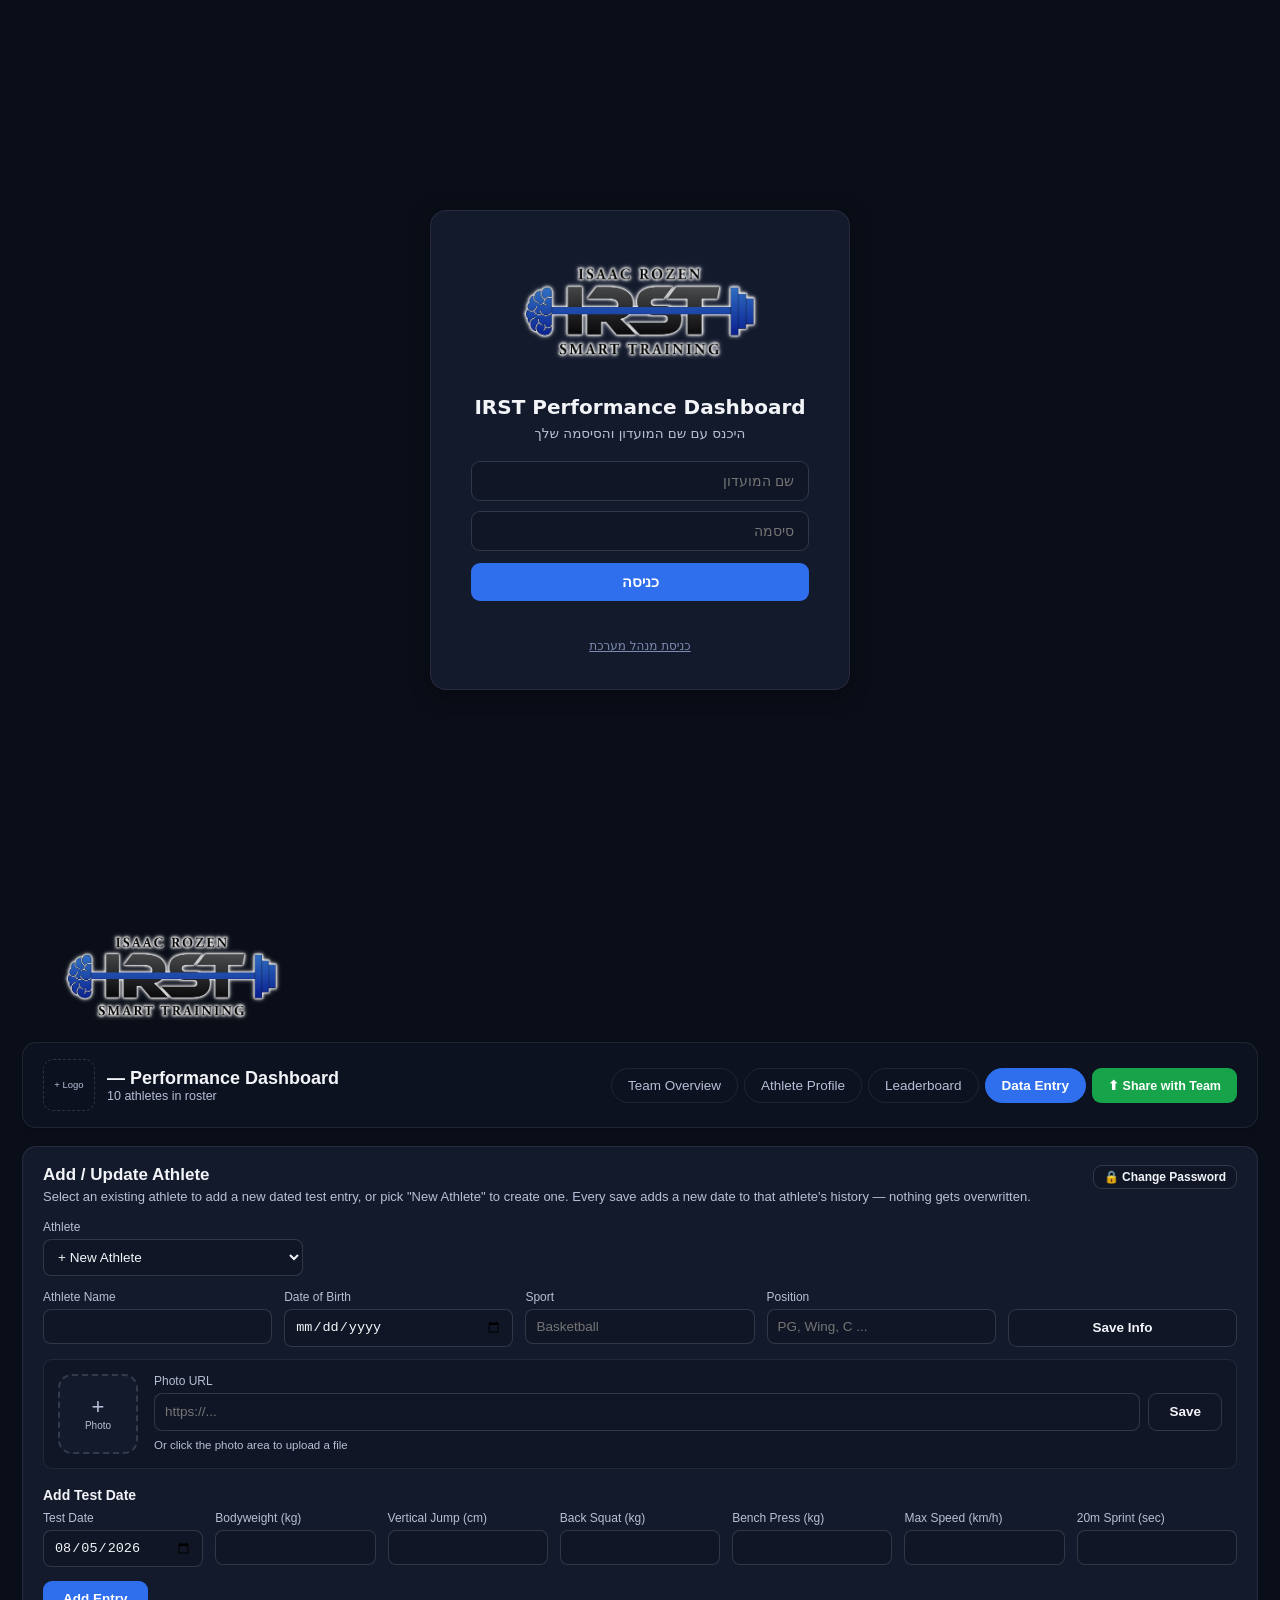
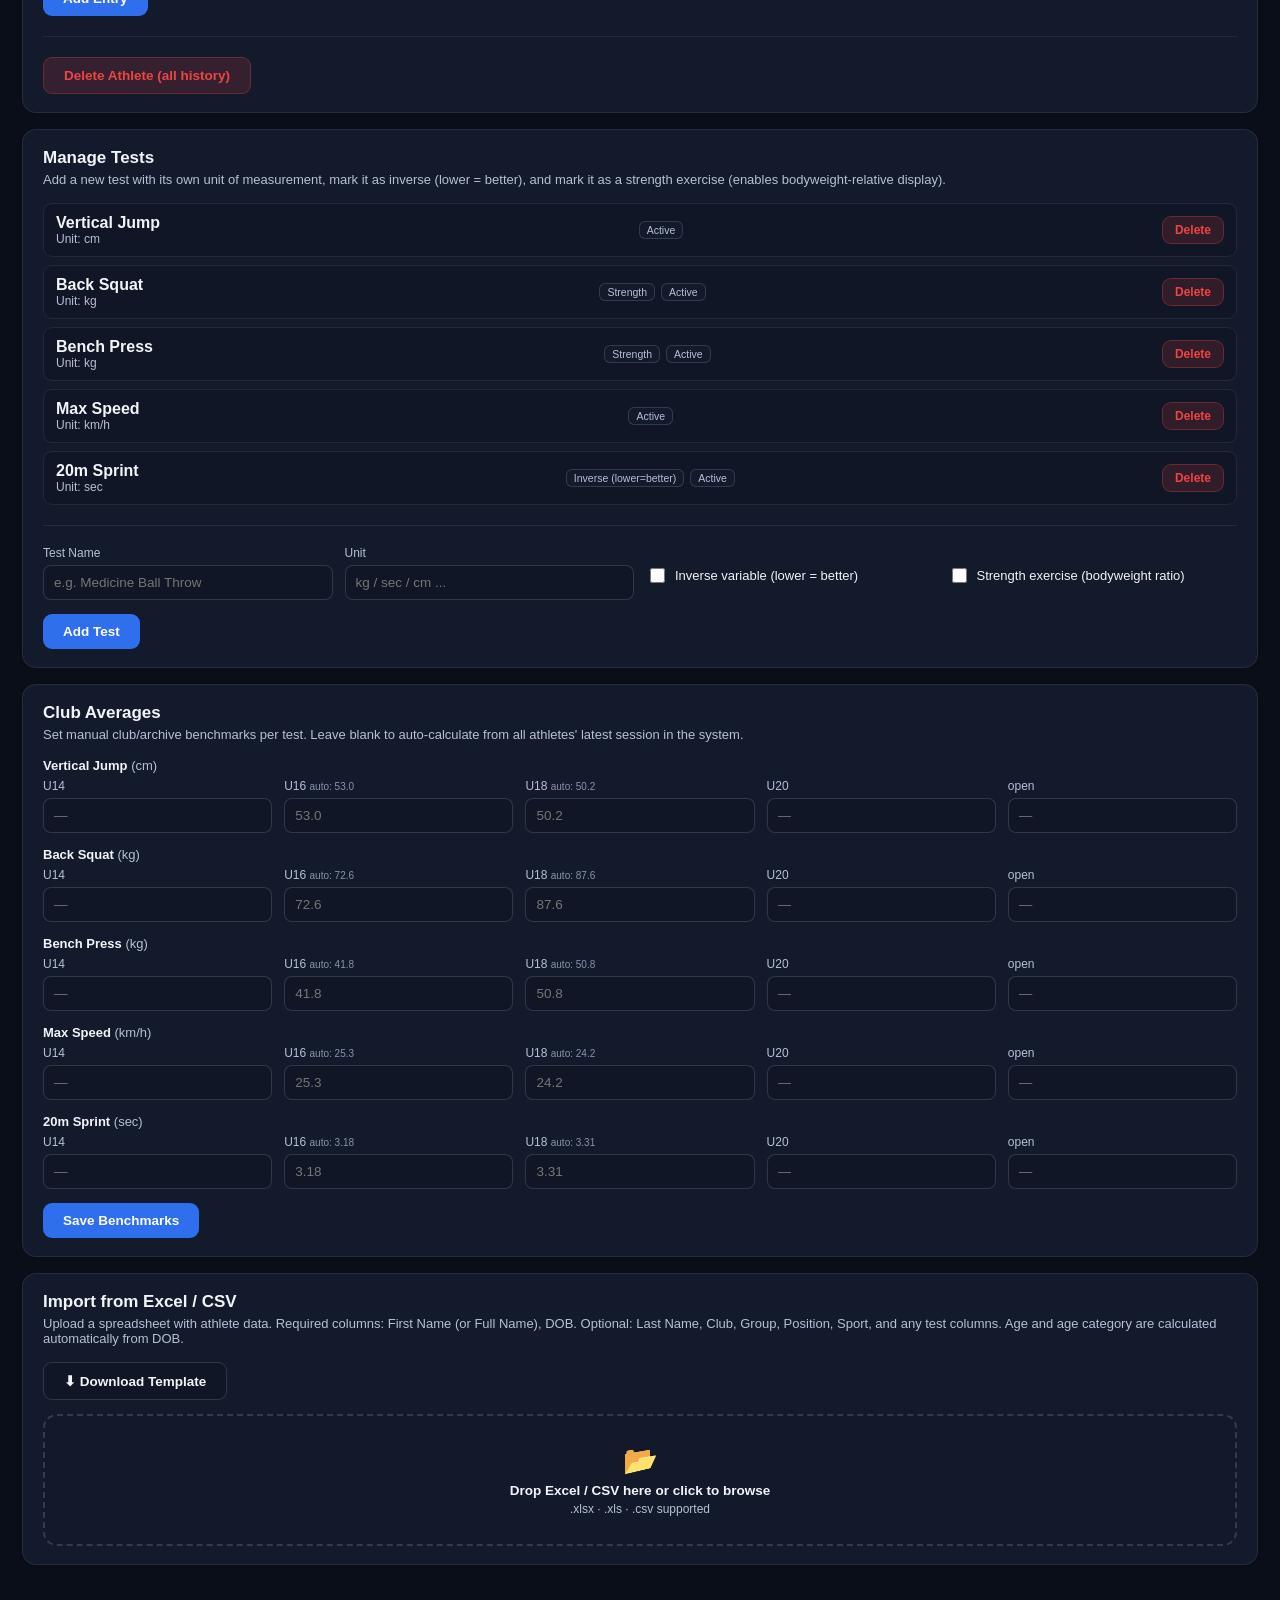
==== commit b5c4b89b: "Enlarge logo on dashboard login screen Co-Authored-By: Claude Opus 5 <noreply@anthropic.com>" ====
--- a/dashboard/index.html
+++ b/dashboard/index.html
@@ -274,7 +274,7 @@
 <!-- No-club screen -->
 <div id="noClubScreen" style="display:none;flex-direction:column;align-items:center;justify-content:center;min-height:100vh;background:#0a0e18;font-family:system-ui,sans-serif;padding:20px;" dir="rtl">
   <div style="background:#131a2c;border:1px solid rgba(255,255,255,.08);border-radius:16px;padding:36px 40px;max-width:420px;width:100%;box-shadow:0 4px 20px rgba(0,0,0,.35);text-align:center;">
-  <div style="width:64px;height:64px;margin:0 auto 8px;filter:drop-shadow(0 0 1px rgba(255,255,255,.9)) drop-shadow(0 0 1px rgba(255,255,255,.9)) drop-shadow(0 0 2px rgba(255,255,255,.5));"><img id="noClubLogoIcon" src="" alt="logo" style="width:100%;height:100%;object-fit:contain;"></div>
+  <div style="width:100%;max-width:230px;margin:0 auto 18px;filter:drop-shadow(0 0 1px rgba(255,255,255,.9)) drop-shadow(0 0 1px rgba(255,255,255,.9)) drop-shadow(0 0 2px rgba(255,255,255,.5));"><img id="noClubLogoIcon" src="" alt="logo" style="width:100%;height:auto;display:block;"></div>
     <h2 style="margin:0 0 6px;font-size:20px;color:#f2f4f8;">IRST Performance Dashboard</h2>
 
     <div id="clubLoginPanel">
